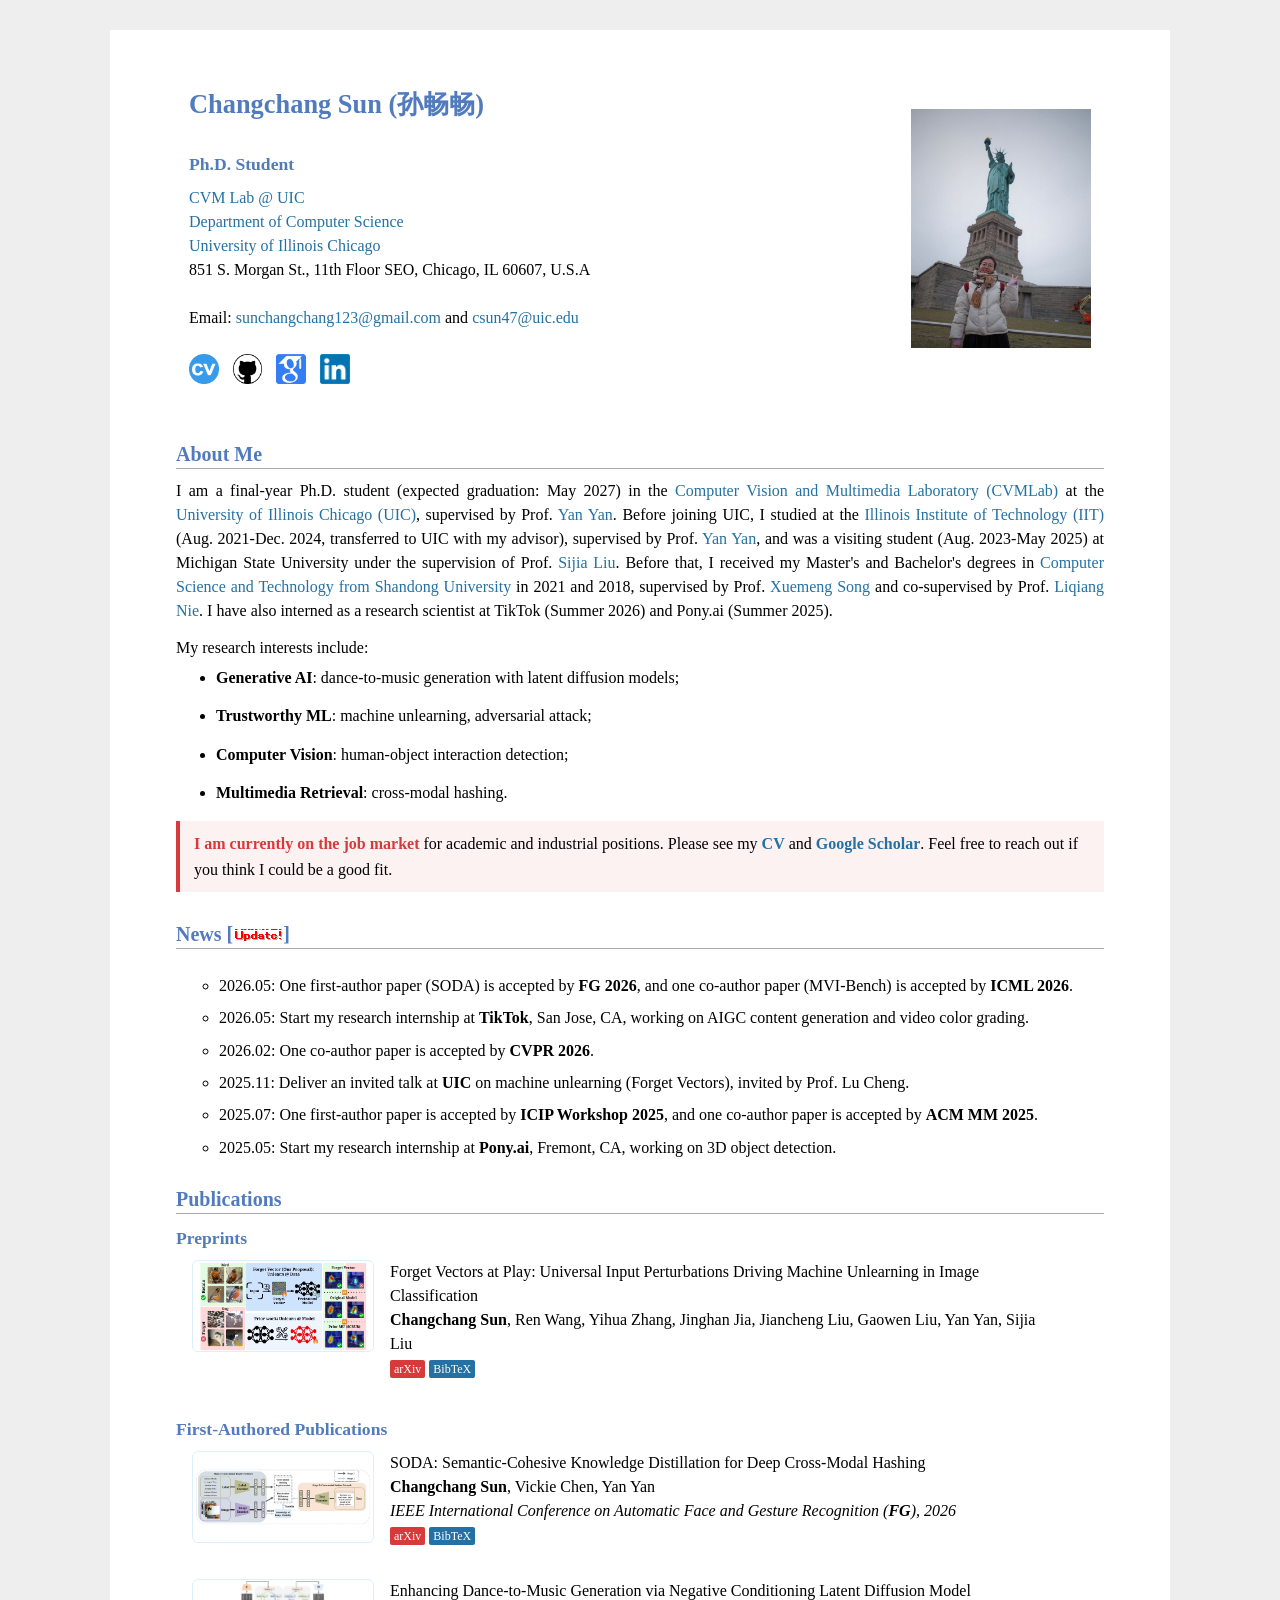
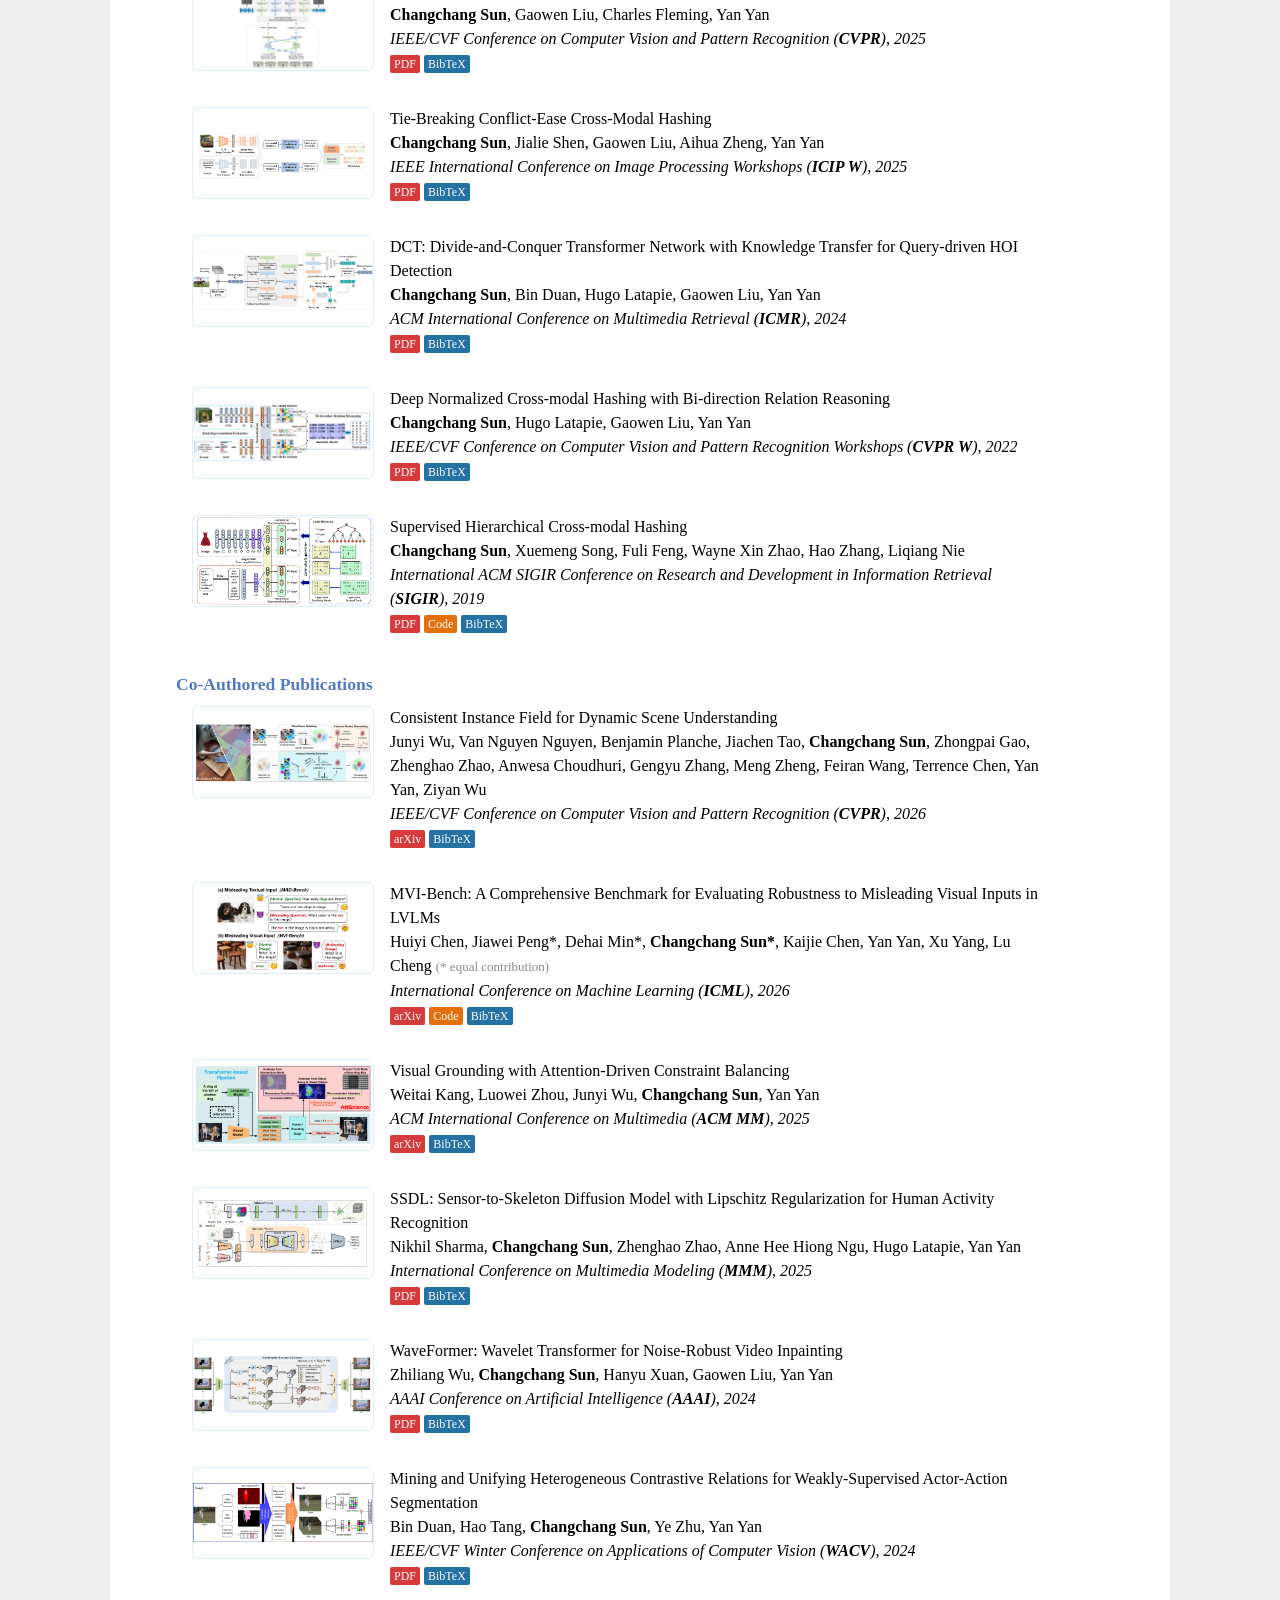
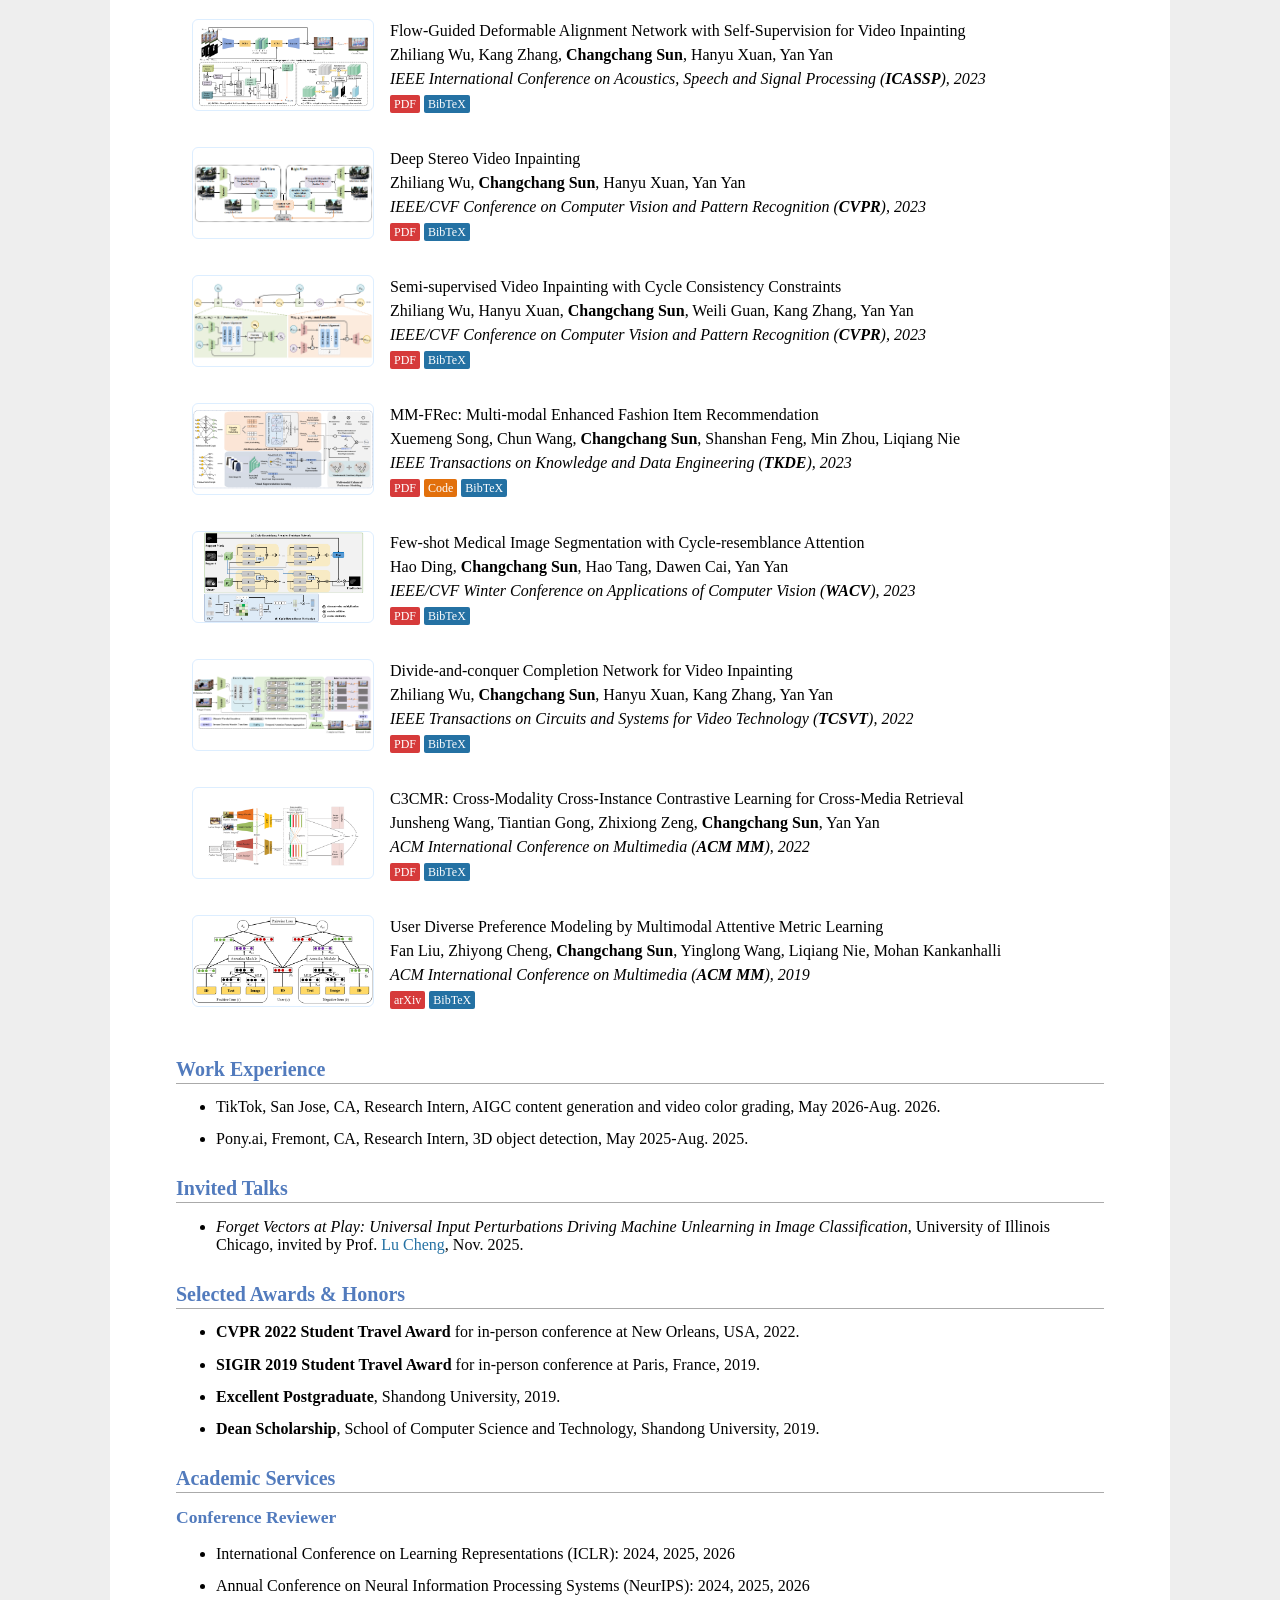
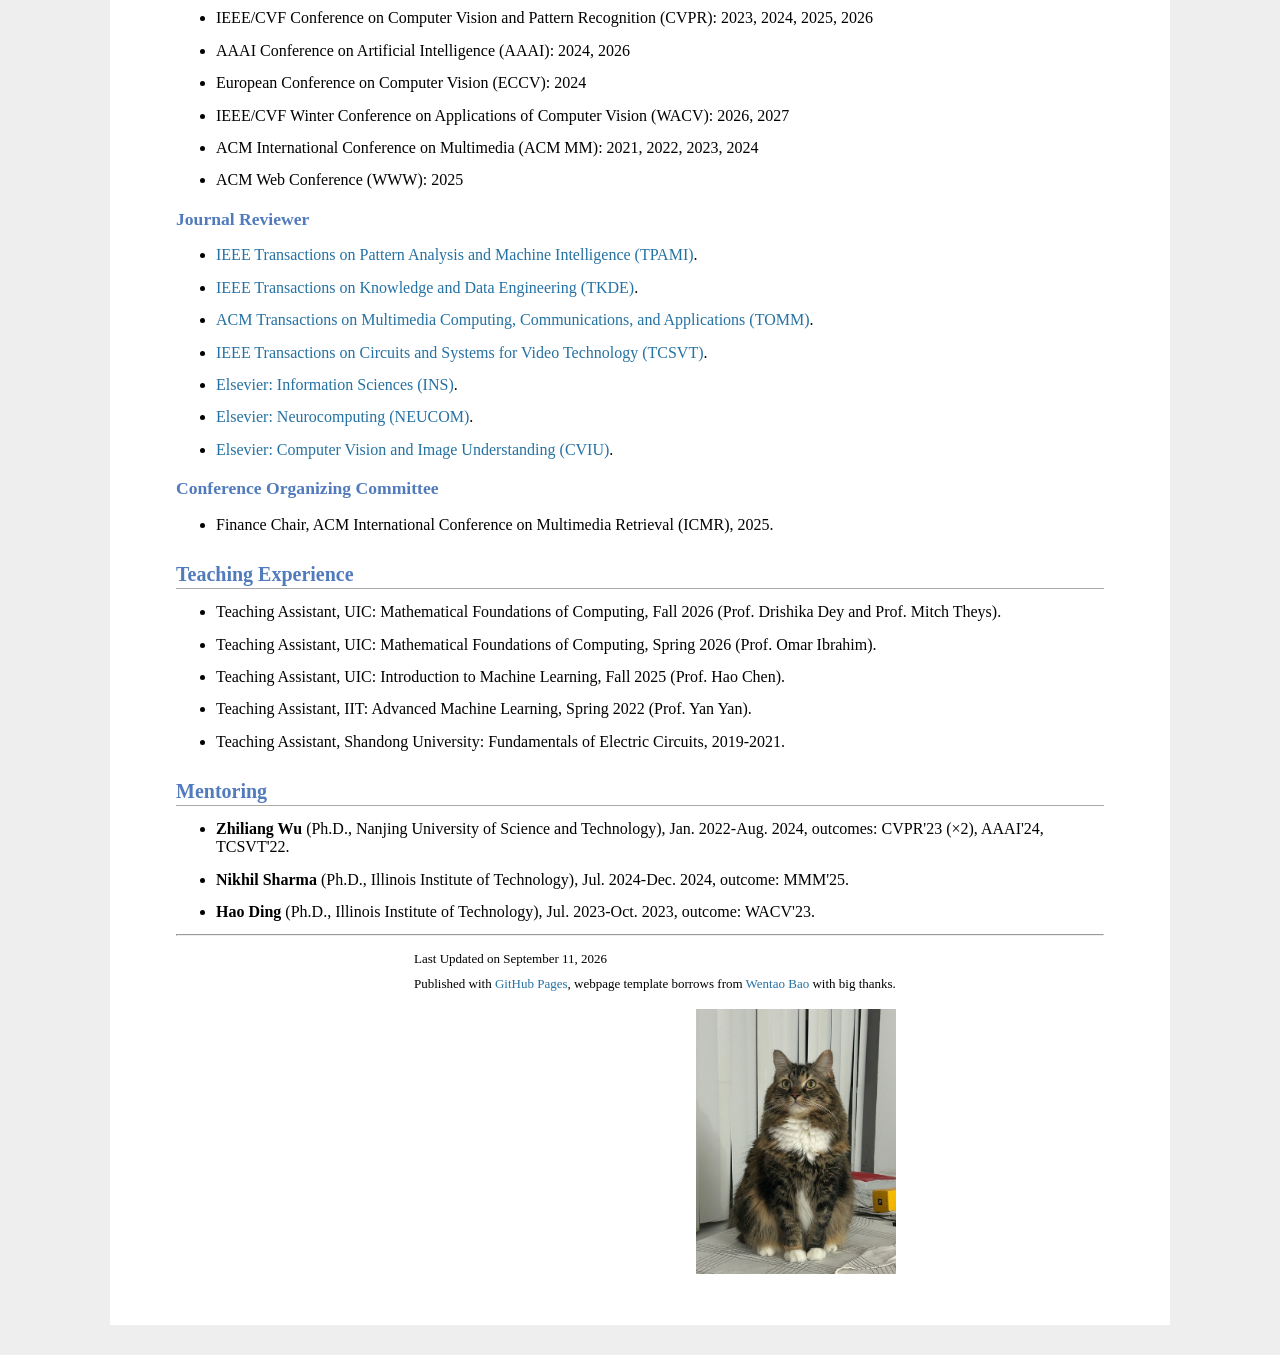
==== index.html @ 05840bdb "Replace globe with MapMyVisitors map widget linking to stats page Co-Authored-By: Claude Fable 5 <no" ====
<!DOCTYPE html>
<html>
<head><meta http-equiv="Content-Type" content="text/html; charset=UTF-8">
	<title>Changchang Sun</title>
	<meta name="viewport" content="width=device-width, initial-scale=1">
	<meta name="keywords" content="Changchang Sun, UIC, Computer Vision, Generative AI, Machine Unlearning, Cross-Modal Retrieval">
	<meta name="description" content="Changchang Sun is a Ph.D. student in Computer Science at the University of Illinois Chicago, working on generative AI, trustworthy machine learning, computer vision, and multimedia retrieval. Currently on the job market for positions starting Fall 2027.">
	<meta property="og:title" content="Changchang Sun">
	<meta property="og:description" content="Ph.D. student in Computer Science at the University of Illinois Chicago, working on generative AI, trustworthy machine learning, computer vision, and multimedia retrieval.">
	<meta property="og:type" content="website">
	<meta property="og:url" content="https://changchangsun.github.io/Changchangsun/">
	<meta property="og:image" content="https://changchangsun.github.io/Changchangsun/files/apple-touch-icon.png">
	<meta name="twitter:card" content="summary">
	<link rel="icon" type="image/png" href="./files/favicon.png">
	<link rel="apple-touch-icon" href="./files/apple-touch-icon.png">
	<link rel="stylesheet" href="./index_files/jemdoc.css" type="text/css">
	<script type="text/javascript" src="./index_files/jquery-1.12.4.min.js"></script>
	<style>
	a {color: #2471a3; text-decoration: none;}
	a:hover {color: #5499c7;}
	a.btn {background-color: #2471a3; color: #fff; font-size: 12px; margin-top: 4px; display: inline-block; padding: 0 4px; border-radius: 2px; line-height: 1.5em;}
	a.btn:hover {background-color: #174e74;}
	a.btn.btn-red {background-color: #d63a3a;}
	a.btn.btn-red:hover {background-color: #a02727;}
	a.btn.btn-orange {background-color: #e2700c;}
	a.btn.btn-orange:hover {background-color: #c46009;}
	a.btn.btn-dark {background-color: #345;}
	a.btn.btn-dark:hover {background-color: #234;}
	p {line-height: 1.5em;}
	.nobreak {white-space: nowrap;}
	.noselect {-webkit-touch-callout: none; -webkit-user-select: none; -khtml-user-select: none; -moz-user-select: none; -ms-user-select: none; user-select: none;}
	.bold {font-weight: bold;}
	.italic {font-style: italic;}
	.bulletpoints {line-height: 1.5em;}
	.row {box-sizing: border-box;}
	.row-media {display: block; float: left; width: 180px; height: 90px; background-position: center; background-size: contain; background-repeat: no-repeat; border-radius: 6px; border: 1px solid #def;}
	.row-media.placeholder {line-height: 90px; text-align: center; color: #2471a3; font-weight: bold; font-size: 17px; background-color: #f4f8fb; letter-spacing: 1px;}
	.first-author-note {color: #888; font-size: 13px;}
	.jobmarket {background-color: #fdf2f2; border-left: 4px solid #d63a3a; padding: 10px 14px; margin: 16px 0; line-height: 1.6em;}
	.row-text {display: block; float: left; margin-left: 16px; line-height: 1.5em; max-width: 662px;}
	.row-text span {line-height: inherit;}
	.clearfix {content: ""; clear: both; display: table;}
	.publication {margin-bottom: 32px; margin-left: 16px;}
	.press {width: 100px; height: 80px; border: 1px solid #def; margin-right: 12px; background-size: cover;}  
	.img-contain {background-size: contain !important;}
	.footer {background-color: #345; width: 100%}
	.footer-content {color: #fff; font-size: 10px; padding: 6px 0; max-width: 900px; margin: auto;}

	@media only screen and (max-width: 1150px) {
		.header-profile-picture, .header-text {display: block; margin: auto; text-align: center;}
		.header-profile-picture {margin-bottom: 12px; width: 140px; height: 140px;}
		body {font-size: 18px;}
		a.btn {font-size: 14px; padding: 2px 6px;}
	}

	@media only screen and (max-width: 900px) {
		.publication {margin-bottom: 46px;}
		.publication .row-media {width: 260px; height: 130px; margin: auto; margin-bottom: 12px; display: block;}
		.publication .row-text {display: block; width: 100%; margin-left: 0;}
		.press {display: block;}
	}
    </style>
</head>


<body>
<div id="layout-content" style="margin-top:25px">

<table cellpadding="11px">
	<tbody>
		<tr>
			<td width="720px">
				<div id="toptitle">
					<h1>Changchang Sun (孙畅畅) &nbsp; </h1>
				</div>
                <h3>Ph.D. Student</h3>
				<p>
					<!-- <a href="https://iitcvmlab.github.io/">CVM Lab @ UIC</a><br>  -->
					<a href="https://iitcvmlab.github.io/">CVM Lab @ UIC</a><br> 
					<a href="https://cs.uic.edu/">Department of Computer Science</a><br>
					<a href="https://www.uic.edu/">University of Illinois Chicago</a><br>
					851 S. Morgan St., 11th Floor SEO, Chicago, IL 60607, U.S.A <br>
					<br>
					Email:  <a href="mailto:sunchangchang123@gmail.com">sunchangchang123@gmail.com</a> and <a href="mailto:csun47@uic.edu">csun47@uic.edu</a><br>
					<br>
					<a href="./files/Changchang_Sun_s_Academic_CV.pdf"> <img src="./files/logo-cv.png" height="30px" style="margin-bottom:-3px; margin-right: 10px"> </a>
					<a href="https://github.com/Changchangsun"> <img src="./files/logo-github.png" height="30px" style="margin-bottom:-3px; margin-right: 10px"> </a>
<!-- 					<a href="https://www.zhihu.com/people/Cogito2012"> <img src="./files/logo-zhihu.png" height="30px" style="margin-bottom:-3px; margin-right: 10px"> </a> -->
					<a href="https://scholar.google.com/citations?user=bCxWjjYAAAAJ&hl=en&oi=ao"> <img src="./files/logo-googlescholar.png" height="30px" style="margin-bottom:-3px; margin-right: 10px"> </a>
					<a href="https://www.linkedin.com/in/changchang-sun-a124a9327/"> <img src="./files/logo-linkin.png" height="30px" style="margin-bottom:-3px; margin-right: 10px"> </a>
                </p>
			</td>
			<td valign="middle">
				<img src="./files/scc.jpg" border="0" width="180"><br><br>
			</td>
		</tr>
	</tbody>
</table>

<h2>About Me</h2>
	<p style="text-align:justify;">I am a final-year Ph.D. student (expected graduation: May 2027) in the <a href="https://iitcvmlab.github.io/">Computer Vision and Multimedia Laboratory (CVMLab)</a>
	at the <a href="https://www.uic.edu/">University of Illinois Chicago (UIC)</a>, supervised by Prof. <a href="https://tomyan555.github.io/">Yan Yan</a>. Before joining UIC, I studied at the <a href="https://www.iit.edu/">Illinois Institute of Technology (IIT)</a> (Aug. 2021-Dec. 2024, transferred to UIC with my advisor), supervised by Prof. <a href="https://tomyan555.github.io/">Yan Yan</a>,
		and was a visiting student (Aug. 2023-May 2025) at Michigan State University under the supervision of Prof. <a href="https://lsjxjtu.github.io/">Sijia Liu</a>.
Before that, I received my Master's and Bachelor's degrees in <a href="https://www.en.sdu.edu.cn/">Computer Science and Technology from Shandong University</a> in 2021 and 2018, supervised by Prof. <a href="https://xuemengsong.github.io/">Xuemeng Song</a>
    and co-supervised by Prof. <a href="https://liqiangnie.github.io/index.html">Liqiang Nie</a>. I have also interned as a research scientist at TikTok (Summer 2026) and Pony.ai (Summer 2025).
	</p>
	<p style="text-align:justify;">My research interests include:</p>
	<ul class="bulletpoints">
		<li type="disc"><strong>Generative AI</strong>: dance-to-music generation with latent diffusion models;</li>
		<li type="disc"><strong>Trustworthy ML</strong>: machine unlearning, adversarial attack;</li>
		<li type="disc"><strong>Computer Vision</strong>: human-object interaction detection;</li>
		<li type="disc"><strong>Multimedia Retrieval</strong>: cross-modal hashing.</li>
	</ul>

	<p class="jobmarket"><strong style="color:#d63a3a;">I am currently on the job market</strong> for academic and industrial positions. Please see my <a href="./files/Changchang_Sun_s_Academic_CV.pdf"><strong>CV</strong></a> and <a href="https://scholar.google.com/citations?user=bCxWjjYAAAAJ&hl=en"><strong>Google Scholar</strong></a>. Feel free to reach out if you think I could be a good fit.</p>


<h2>News [<img src="./index_files//update.gif">]</h2>
	<div  style="overflow-y: scroll; height:200px;">
	<table border="1" style="border-width: 0px;" width="100%">
	<tbody>
	<tr>
	<td style="border-style: none; border-width: medium;">
    <ul>
			<li type="circle">2026.05: One first-author paper (SODA) is accepted by <strong>FG 2026</strong>, and one co-author paper (MVI-Bench) is accepted by <strong>ICML 2026</strong>.</li>
			<li type="circle">2026.05: Start my research internship at <strong>TikTok</strong>, San Jose, CA, working on AIGC content generation and video color grading.</li>
			<li type="circle">2026.02: One co-author paper is accepted by <strong>CVPR 2026</strong>.</li>
			<li type="circle">2025.11: Deliver an invited talk at <strong>UIC</strong> on machine unlearning (Forget Vectors), invited by Prof. Lu Cheng.</li>
			<li type="circle">2025.07: One first-author paper is accepted by <strong>ICIP Workshop 2025</strong>, and one co-author paper is accepted by <strong>ACM MM 2025</strong>.</li>
			<li type="circle">2025.05: Start my research internship at <strong>Pony.ai</strong>, Fremont, CA, working on 3D object detection.</li>
	    	               <li type="circle">2025.02: One first-author paper is accepted by <strong>CVPR 2025</strong>.</li>
	               <li type="circle">2025.01: Start my new journey at <strong>UIC</strong>, Chicago, IL.</li>
	    		<li type="circle">2024.04: One first-author paper is accepted by <strong>ICMR 2024</strong>.</li>
	    		<li type="circle">2023.12: One co-author paper is accepted by <strong>AAAI 2024</strong>.</li>
	    		<li type="circle">2023.02: Two co-author papers are accepted by <strong>CVPR 2023</strong>.</li>
	    		<li type="circle">2022.05: One first-author paper is accepted by <strong>CVPR Workshop 2022</strong>.</li>
	    <li type="circle">2021.09: Start my new journey at <strong>IIT</strong>, Chicago, IL.</li>
	   		 <li type="circle">2019.05: One first-author paper is accepted by <strong>SIGIR 2019</strong>.</li>
<!-- 		<li type="circle">2024.03: I am honored to be selected to present in <a href="https://cvpr.thecvf.com/Conferences/2024/CallForDoctoralConsortium">CVPR 2024 Doctoral Consortium!</a></li>
		<li type="circle">2024.02: I successfuly passed the MSU PhD Comprehensive Exam, being a Ph.D. candidate!</li>
		<li type="circle">2023.07: One paper is accepted by <strong>ICCV 2023</strong>.</li>
    	<li type="circle">2023.05: I am invited to deliver a talk on open-set recognition at the the 2nd MSU-ND workshop.</li>
		<li type="circle">2023.02: I will be a research intern at <strong>NEC Laboratories America, Inc.</strong> (Princeton, NJ) in this summer.</li>
		<li type="circle">2023.02: One co-authored paper is accepted by <strong>CVPR 2023</strong>.</li>
    	<li type="circle">2022.08: I started my second journey of Ph.D. study at the CSE department at <strong>MSU</strong>!</li>
    	<li type="circle">2022.07: One co-authored paper is accepted by <strong>ECCV 2022</strong>.</li>
    	<li type="circle">2022.06: Start my internship at <strong>OPPO U.S. Research Center</strong> at Palo Alto, CA. (on-site)</li>
    	<li type="circle">2022.05: I attended the conference <strong>ICRA 2022</strong> on-site at Philadelphia, PA.</li>
    	<li type="circle">2022.04: I received the <strong>CVPR 2022 Travel Award</strong> to attend the conference at New Orleans, LA.</li>
		<li type="circle">2022.03: One paper is accepted by <strong>CVPR 2022</strong> for <strong>Oral</strong> presentation!</li>
    	<li type="circle">2021.10: One co-authored paper is accepted by <strong>BMVC 2021</strong>.</li>
    	<li type="circle">2021.07: Two papers are accepted by <strong>ICCV 2021</strong>, with one paper for <strong>Oral</strong> presentation!</li>
		<li type="circle">2021.06: Start my internship at <strong>Apple Inc.</strong>, 3D Vision Team at Apple Maps. (remote)</li>
		<li type="circle">2021.04: One co-authored paper is accepted by <strong>IJCNN 2021</strong>.</li>
		<li type="circle">2020.07: Two papers are accepted by <strong>ACM MM 2020</strong> (one co-authored).</li>
		<li type="circle">2020.07: One co-authored paper is accepted by <strong>ECCV 2020</strong>.</li>
		<li type="circle">2020.06: One paper is accepted by <strong>IROS 2020</strong>.</li>
		<li type="circle">2020.06: One co-authored paper is accepted by <strong>ICPR 2020</strong>.</li>
		<li type="circle">2020.05: I passed the <strong>Ph.D. Research Potential Assessment</strong>!</li>
		<li type="circle">2019.08: Start my new journey at <strong>RIT</strong>, Rochester, NY.</li> -->
    </ul><br>
    </td>
	</tr>
	</tbody>
	</table>
	</div>

<h2>Publications</h2>

  <h3>Preprints</h3>
  <div class="publication row clearfix">
	<div class="row-media" style="background-image: url(files/pubs/forget_vector.jpg);"></div>
	<div class="row-text">
		Forget Vectors at Play: Universal Input Perturbations Driving Machine Unlearning in Image Classification<br/>
		<span class="bold">Changchang Sun</span>, Ren Wang, Yihua Zhang, Jinghan Jia, Jiancheng Liu, Gaowen Liu, Yan Yan, Sijia Liu<br/>
		<a class="btn btn-red" href="https://arxiv.org/pdf/2412.16780">arXiv</a>
		<a class="btn" href="bibs/forget_vector.txt">BibTeX</a>
	</div>
  </div>

  <h3>First-Authored Publications</h3>
  <div class="publication row clearfix">
	<div class="row-media" style="background-image: url(files/pubs/FG26_soda.png);"></div>
	<div class="row-text">
		SODA: Semantic-Cohesive Knowledge Distillation for Deep Cross-Modal Hashing<br/>
		<span class="bold">Changchang Sun</span>, Vickie Chen, Yan Yan<br/>
		<span class="italic">IEEE International Conference on Automatic Face and Gesture Recognition (<strong>FG</strong>), 2026</span><br/>
		<a class="btn btn-red" href="https://arxiv.org/pdf/2510.09664">arXiv</a>
		<a class="btn" href="bibs/soda_fg26.txt">BibTeX</a>
	</div>
  </div>
  <div class="publication row clearfix">
	<div class="row-media" style="background-image: url(files/pubs/CVPR25.jpg);"></div>
	<div class="row-text">Enhancing Dance-to-Music Generation via Negative Conditioning Latent Diffusion Model<br/>
		<span class="bold">Changchang Sun</span>, Gaowen Liu, Charles Fleming, Yan Yan<br/>
		<span class="italic">IEEE/CVF Conference on Computer Vision and Pattern Recognition (<strong>CVPR</strong>), 2025</span><br/>
		<a class="btn btn-red" href="https://arxiv.org/pdf/2503.22138">PDF</a>
		<a class="btn" href="bibs/cvpr2025.txt">BibTeX</a>
	</div>
  </div>
  <div class="publication row clearfix">
	<div class="row-media" style="background-image: url(files/pubs/ICIPW25_tiebreak.png);"></div>
	<div class="row-text">
		Tie-Breaking Conflict-Ease Cross-Modal Hashing<br/>
		<span class="bold">Changchang Sun</span>, Jialie Shen, Gaowen Liu, Aihua Zheng, Yan Yan<br/>
		<span class="italic">IEEE International Conference on Image Processing Workshops (<strong>ICIP W</strong>), 2025</span><br/>
		<a class="btn btn-red" href="https://doi.org/10.1109/ICIPW68931.2025.11386341">PDF</a>
		<a class="btn" href="bibs/tiebreak_icipw25.txt">BibTeX</a>
	</div>
  </div>
  <div class="publication row clearfix">
	<div class="row-media" style="background-image: url(files/pubs/icmr2024.png);"></div>
	<div class="row-text">DCT: Divide-and-Conquer Transformer Network with Knowledge Transfer for Query-driven HOI Detection<br/>
		<span class="bold">Changchang Sun</span>, Bin Duan, Hugo Latapie, Gaowen Liu, Yan Yan<br/>
		<span class="italic">ACM International Conference on Multimedia Retrieval (<strong>ICMR</strong>), 2024</span><br/>
		<a class="btn btn-red" href="https://dl.acm.org/doi/pdf/10.1145/3652583.3658028">PDF</a>
		<a class="btn" href="bibs/icmr2024.txt">BibTeX</a>
	</div>
  </div>
  <div class="publication row clearfix">
	<div class="row-media" style="background-image: url(files/pubs/CVPR22.png);"></div>
	<div class="row-text">
		Deep Normalized Cross-modal Hashing with Bi-direction Relation Reasoning<br/>
		<span class="bold">Changchang Sun</span>, Hugo Latapie, Gaowen Liu, Yan Yan<br/>
		<span class="italic">IEEE/CVF Conference on Computer Vision and Pattern Recognition Workshops (<strong>CVPR W</strong>), 2022</span><br/>
		<a class="btn btn-red" href="https://openaccess.thecvf.com/content/CVPR2022W/ODRUM/papers/Sun_Deep_Normalized_Cross-Modal_Hashing_With_Bi-Direction_Relation_Reasoning_CVPRW_2022_paper.pdf">PDF</a>
		<a class="btn" href="bibs/cvpr22.txt">BibTeX</a>
	</div>
  </div>
  <div class="publication row clearfix">
	<div class="row-media" style="background-image: url(files/pubs/SIGIR19.png);"></div>
	<div class="row-text">
		Supervised Hierarchical Cross-modal Hashing<br/>
		<span class="bold">Changchang Sun</span>, Xuemeng Song, Fuli Feng, Wayne Xin Zhao, Hao Zhang, Liqiang Nie<br/>
		<span class="italic">International ACM SIGIR Conference on Research and Development in Information Retrieval (<strong>SIGIR</strong>), 2019</span><br/>
		<a class="btn btn-red" href="https://dl.acm.org/doi/pdf/10.1145/3331184.3331229">PDF</a>
		<a class="btn btn-orange" href="https://drive.google.com/drive/folders/1v1qu3AwSPucmjfuw2r81ORD9HjyK8Hdr">Code</a>
		<a class="btn" href="bibs/sigir19.txt">BibTeX</a>
	</div>
  </div>

  <h3>Co-Authored Publications</h3>
  <div class="publication row clearfix">
	<div class="row-media" style="background-image: url(files/pubs/CVPR26_instfield.png);"></div>
	<div class="row-text">
		Consistent Instance Field for Dynamic Scene Understanding<br/>
		Junyi Wu, Van Nguyen Nguyen, Benjamin Planche, Jiachen Tao, <span class="bold">Changchang Sun</span>, Zhongpai Gao, Zhenghao Zhao, Anwesa Choudhuri, Gengyu Zhang, Meng Zheng, Feiran Wang, Terrence Chen, Yan Yan, Ziyan Wu<br/>
		<span class="italic">IEEE/CVF Conference on Computer Vision and Pattern Recognition (<strong>CVPR</strong>), 2026</span><br/>
		<a class="btn btn-red" href="https://arxiv.org/pdf/2512.14126">arXiv</a>
		<a class="btn" href="bibs/instfield_cvpr26.txt">BibTeX</a>
	</div>
  </div>
  <div class="publication row clearfix">
	<div class="row-media" style="background-image: url(files/pubs/ICML26_mvibench.png);"></div>
	<div class="row-text">
		MVI-Bench: A Comprehensive Benchmark for Evaluating Robustness to Misleading Visual Inputs in LVLMs<br/>
		Huiyi Chen, Jiawei Peng*, Dehai Min*, <span class="bold">Changchang Sun*</span>, Kaijie Chen, Yan Yan, Xu Yang, Lu Cheng <span class="first-author-note">(* equal contribution)</span><br/>
		<span class="italic">International Conference on Machine Learning (<strong>ICML</strong>), 2026</span><br/>
		<a class="btn btn-red" href="https://arxiv.org/pdf/2511.14159">arXiv</a>
		<a class="btn btn-orange" href="https://github.com/chenyil6/MVI-Bench">Code</a>
		<a class="btn" href="bibs/mvibench_icml26.txt">BibTeX</a>
	</div>
  </div>
  <div class="publication row clearfix">
	<div class="row-media" style="background-image: url(files/pubs/MM25_vground.png);"></div>
	<div class="row-text">
		Visual Grounding with Attention-Driven Constraint Balancing<br/>
		Weitai Kang, Luowei Zhou, Junyi Wu, <span class="bold">Changchang Sun</span>, Yan Yan<br/>
		<span class="italic">ACM International Conference on Multimedia (<strong>ACM MM</strong>), 2025</span><br/>
		<a class="btn btn-red" href="https://arxiv.org/pdf/2407.03243">arXiv</a>
		<a class="btn" href="bibs/vground_mm25.txt">BibTeX</a>
	</div>
  </div>
  <div class="publication row clearfix">
	<div class="row-media" style="background-image: url(files/pubs/MMM25_ssdl.png);"></div>
	<div class="row-text">
		SSDL: Sensor-to-Skeleton Diffusion Model with Lipschitz Regularization for Human Activity Recognition<br/>
		Nikhil Sharma, <span class="bold">Changchang Sun</span>, Zhenghao Zhao, Anne Hee Hiong Ngu, Hugo Latapie, Yan Yan<br/>
		<span class="italic">International Conference on Multimedia Modeling (<strong>MMM</strong>), 2025</span><br/>
		<a class="btn btn-red" href="https://link.springer.com/chapter/10.1007/978-981-96-2071-5_7">PDF</a>
		<a class="btn" href="bibs/ssdl_mmm25.txt">BibTeX</a>
	</div>
  </div>
  <div class="publication row clearfix">
	<div class="row-media" style="background-image: url(files/pubs/AAAI24.png);"></div>
	<div class="row-text">
		WaveFormer: Wavelet Transformer for Noise-Robust Video Inpainting<br/>
		Zhiliang Wu, <span class="bold">Changchang Sun</span>, Hanyu Xuan, Gaowen Liu, Yan Yan<br/>
		<span class="italic">AAAI Conference on Artificial Intelligence (<strong>AAAI</strong>), 2024</span><br/>
		<a class="btn btn-red" href="https://ojs.aaai.org/index.php/AAAI/article/view/28435">PDF</a>
		<a class="btn" href="bibs/AAAI24.txt">BibTeX</a>
	</div>
  </div>
  <div class="publication row clearfix">
	<div class="row-media" style="background-image: url(files/pubs/WACV24_mining.png);"></div>
	<div class="row-text">
		Mining and Unifying Heterogeneous Contrastive Relations for Weakly-Supervised Actor-Action Segmentation<br/>
		Bin Duan, Hao Tang, <span class="bold">Changchang Sun</span>, Ye Zhu, Yan Yan<br/>
		<span class="italic">IEEE/CVF Winter Conference on Applications of Computer Vision (<strong>WACV</strong>), 2024</span><br/>
		<a class="btn btn-red" href="https://openaccess.thecvf.com/content/WACV2024/papers/Duan_Mining_and_Unifying_Heterogeneous_Contrastive_Relations_for_Weakly-Supervised_Actor-Action_Segmentation_WACV_2024_paper.pdf">PDF</a>
		<a class="btn" href="bibs/mining_wacv24.txt">BibTeX</a>
	</div>
  </div>
  <div class="publication row clearfix">
	<div class="row-media" style="background-image: url(files/pubs/ICASSP23_flowguided.png);"></div>
	<div class="row-text">
		Flow-Guided Deformable Alignment Network with Self-Supervision for Video Inpainting<br/>
		Zhiliang Wu, Kang Zhang, <span class="bold">Changchang Sun</span>, Hanyu Xuan, Yan Yan<br/>
		<span class="italic">IEEE International Conference on Acoustics, Speech and Signal Processing (<strong>ICASSP</strong>), 2023</span><br/>
		<a class="btn btn-red" href="https://ieeexplore.ieee.org/document/10096432/">PDF</a>
		<a class="btn" href="bibs/flowguided_icassp23.txt">BibTeX</a>
	</div>
  </div>
  <div class="publication row clearfix">
	<div class="row-media" style="background-image: url(files/pubs/CVPR23_1.png);"></div>
	<div class="row-text">
		Deep Stereo Video Inpainting<br/>
		Zhiliang Wu, <span class="bold">Changchang Sun</span>, Hanyu Xuan, Yan Yan<br/>
		<span class="italic">IEEE/CVF Conference on Computer Vision and Pattern Recognition (<strong>CVPR</strong>), 2023</span><br/>
		<a class="btn btn-red" href="https://openaccess.thecvf.com/content/CVPR2023/papers/Wu_Deep_Stereo_Video_Inpainting_CVPR_2023_paper.pdf">PDF</a>
		<a class="btn" href="bibs/cvpr_1.txt">BibTeX</a>
	</div>
  </div>
  <div class="publication row clearfix">
	<div class="row-media" style="background-image: url(files/pubs/CVPR23_2.png);"></div>
	<div class="row-text">
		Semi-supervised Video Inpainting with Cycle Consistency Constraints<br/>
		Zhiliang Wu, Hanyu Xuan, <span class="bold">Changchang Sun</span>, Weili Guan, Kang Zhang, Yan Yan<br/>
		<span class="italic">IEEE/CVF Conference on Computer Vision and Pattern Recognition (<strong>CVPR</strong>), 2023</span><br/>
		<a class="btn btn-red" href="https://openaccess.thecvf.com/content/CVPR2023/papers/Wu_Semi-Supervised_Video_Inpainting_With_Cycle_Consistency_Constraints_CVPR_2023_paper.pdf">PDF</a>
		<a class="btn" href="bibs/cvpr_2.txt">BibTeX</a>
	</div>
  </div>
  <div class="publication row clearfix">
	<div class="row-media" style="background-image: url(files/pubs/TKDE23.png);"></div>
	<div class="row-text">
		MM-FRec: Multi-modal Enhanced Fashion Item Recommendation<br/>
		Xuemeng Song, Chun Wang, <span class="bold">Changchang Sun</span>, Shanshan Feng, Min Zhou, Liqiang Nie<br/>
		<span class="italic">IEEE Transactions on Knowledge and Data Engineering (<strong>TKDE</strong>), 2023</span><br/>
		<a class="btn btn-red" href="https://ieeexplore.ieee.org/stamp/stamp.jsp?arnumber=10100905">PDF</a>
		<a class="btn btn-orange" href="https://outfitrec.wixsite.com/mm-frec">Code</a>
		<a class="btn" href="bibs/tkde23.txt">BibTeX</a>
	</div>
  </div>
  <div class="publication row clearfix">
	<div class="row-media" style="background-image: url(files/pubs/WACV23.png);"></div>
	<div class="row-text">
		Few-shot Medical Image Segmentation with Cycle-resemblance Attention<br/>
		Hao Ding, <span class="bold">Changchang Sun</span>, Hao Tang, Dawen Cai, Yan Yan<br/>
		<span class="italic">IEEE/CVF Winter Conference on Applications of Computer Vision (<strong>WACV</strong>), 2023</span><br/>
		<a class="btn btn-red" href="https://openaccess.thecvf.com/content/WACV2023/papers/Ding_Few-Shot_Medical_Image_Segmentation_With_Cycle-Resemblance_Attention_WACV_2023_paper.pdf">PDF</a>
		<a class="btn" href="bibs/wacv23.txt">BibTeX</a>
	</div>
  </div>
  <div class="publication row clearfix">
	<div class="row-media" style="background-image: url(files/pubs/TCSVT23.png);"></div>
	<div class="row-text">
		Divide-and-conquer Completion Network for Video Inpainting<br/>
		Zhiliang Wu, <span class="bold">Changchang Sun</span>, Hanyu Xuan, Kang Zhang, Yan Yan<br/>
		<span class="italic">IEEE Transactions on Circuits and Systems for Video Technology (<strong>TCSVT</strong>), 2022</span><br/>
		<a class="btn btn-red" href="https://ieeexplore.ieee.org/stamp/stamp.jsp?arnumber=9967838">PDF</a>
		<a class="btn" href="bibs/tcsvt23.txt">BibTeX</a>
	</div>
  </div>
  <div class="publication row clearfix">
	<div class="row-media" style="background-image: url(files/pubs/MM22_c3cmr.png);"></div>
	<div class="row-text">
		C3CMR: Cross-Modality Cross-Instance Contrastive Learning for Cross-Media Retrieval<br/>
		Junsheng Wang, Tiantian Gong, Zhixiong Zeng, <span class="bold">Changchang Sun</span>, Yan Yan<br/>
		<span class="italic">ACM International Conference on Multimedia (<strong>ACM MM</strong>), 2022</span><br/>
		<a class="btn btn-red" href="https://dl.acm.org/doi/10.1145/3503161.3548263">PDF</a>
		<a class="btn" href="bibs/c3cmr_mm22.txt">BibTeX</a>
	</div>
  </div>
  <div class="publication row clearfix">
	<div class="row-media" style="background-image: url(files/pubs/MM19_udpm.png);"></div>
	<div class="row-text">
		User Diverse Preference Modeling by Multimodal Attentive Metric Learning<br/>
		Fan Liu, Zhiyong Cheng, <span class="bold">Changchang Sun</span>, Yinglong Wang, Liqiang Nie, Mohan Kankanhalli<br/>
		<span class="italic">ACM International Conference on Multimedia (<strong>ACM MM</strong>), 2019</span><br/>
		<a class="btn btn-red" href="https://arxiv.org/pdf/1908.07738">arXiv</a>
		<a class="btn" href="bibs/mm19.txt">BibTeX</a>
	</div>
  </div>

<h2>Work Experience</h2>
	<ul>
		<li type="disc">TikTok, San Jose, CA, Research Intern, AIGC content generation and video color grading, May 2026-Aug. 2026.</li>
		<li type="disc">Pony.ai, Fremont, CA, Research Intern, 3D object detection, May 2025-Aug. 2025.</li>
	</ul>

<h2>Invited Talks</h2>
	<ul>
		<li type="disc"><em>Forget Vectors at Play: Universal Input Perturbations Driving Machine Unlearning in Image Classification</em>, University of Illinois Chicago, invited by Prof. <a href="https://lcheng.org/">Lu Cheng</a>, Nov. 2025.</li>
	</ul>

<h2>Selected Awards & Honors</h2>
    <ul>
    <li type="disc"> <strong>CVPR 2022 Student Travel Award</strong> for in-person conference at New Orleans, USA, 2022.</li>
	<li type="disc"> <strong>SIGIR 2019 Student Travel Award</strong> for in-person conference at Paris, France, 2019.</li>
	<li type="disc"> <strong>Excellent Postgraduate</strong>, Shandong University, 2019.</li>
	<li type="disc"> <strong>Dean Scholarship</strong>, School of Computer Science and Technology, Shandong University, 2019.</li>
    </ul>


<h2>Academic Services</h2>
  <h3>Conference Reviewer</h3>
    <ul>
	<li type="disc">International Conference on Learning Representations (ICLR): 2024, 2025, 2026</li>
	<li type="disc">Annual Conference on Neural Information Processing Systems (NeurIPS): 2024, 2025, 2026</li>
	<li type="disc">IEEE/CVF Conference on Computer Vision and Pattern Recognition (CVPR): 2023, 2024, 2025, 2026</li>
	<li type="disc">AAAI Conference on Artificial Intelligence (AAAI): 2024, 2026</li>
	<li type="disc">European Conference on Computer Vision (ECCV): 2024</li>
	<li type="disc">IEEE/CVF Winter Conference on Applications of Computer Vision (WACV): 2026, 2027</li>
	<li type="disc">ACM International Conference on Multimedia (ACM MM): 2021, 2022, 2023, 2024</li>
	<li type="disc">ACM Web Conference (WWW): 2025</li>
<!-- 	    
    <li type="disc">IEEE/CVF International Conference on Computer Vision (ICCV): <a href="http://iccv2021.thecvf.com">2021</a></li>
    <li type="disc">European Conference on Computer Vision (ECCV): <a href="https://eccv2022.ecva.net">2022</a>, <a href="https://eccv.ecva.net/Conferences/2024">2024</a></li>
    <li type="disc">International Joint Conference on Artificial Intelligence (IJCAI): <a href="https://ijcai-23.org">2023</a></li>
	<li type="disc">ACM International Conference on Multimedia (ACM MM): <a href="https://2019.acmmm.org">2019</a>, <a href="https://2020.acmmm.org">2020</a>, <a href="https://2021.acmmm.org">2021</a>, <a href="https://2022.acmmm.org">2022</a>, <a href="https://2023.acmmm.org">2023</a></li>
    <li type="disc">IEEE/CVF Winter Conference on Applications of Computer Vision (WACV): <a href="https://wacv2023.thecvf.com">2023</a>, <a href="https://wacv2024.thecvf.com">2024</a></li>
	<li type="disc">IEEE International Conference on Multimedia and Expo (ICME): <a href="https://2024.ieeeicme.org">2024</a> </li>
    <li type="disc">IEEE International Conference on Robotics and Automation (ICRA): <a href="http://www.icra2021.org">2021</a></li>
    <li type="disc">IEEE International Conference on Web Services (ICWS): <a href="https://conferences.computer.org/icws/2021">2021</a></li>
    <li type="disc">IEEE International Conference on Multisensor Fusion and Integration for Intelligent Systems (MFI): <a href="https://mfi2020.org">2020</a></li> -->
	</ul>
	
  <h3>Journal Reviewer</h3>
    <ul>
	<li type="disc"> <a href="https://ieeexplore.ieee.org/xpl/RecentIssue.jsp?punumber=34">IEEE Transactions on Pattern Analysis and Machine Intelligence (TPAMI)</a>. </li>
	<li type="disc"> <a href="https://ieeexplore.ieee.org/xpl/RecentIssue.jsp?punumber=69">IEEE Transactions on Knowledge and Data Engineering (TKDE)</a>. </li>
	<li type="disc"> <a href="https://dl.acm.org/journal/tomm">ACM Transactions on Multimedia Computing, Communications, and Applications (TOMM)</a>. </li>
	<li type="disc"> <a href="https://ieeexplore.ieee.org/xpl/RecentIssue.jsp?punumber=76">IEEE Transactions on Circuits and Systems for Video Technology (TCSVT)</a>. </li>
	<li type="disc"> <a href="https://www.journals.elsevier.com/information-sciences">Elsevier: Information Sciences (INS)</a>.</li>
	<li type="disc"> <a href="https://www.sciencedirect.com/journal/neurocomputing">Elsevier: Neurocomputing (NEUCOM)</a>.</li>
	<li type="disc"> <a href="https://www.sciencedirect.com/journal/computer-vision-and-image-understanding">Elsevier: Computer Vision and Image Understanding (CVIU)</a>.</li>
	</ul>
	    
<!--   <h3>Volunteer</h3>
	<ul>
	<li type="disc"> <a href="https://aaai.org/Conferences/AAAI-20/"> Thirty-Fourth AAAI Conference on Artificial Intelligence (AAAI-20)</a>, Feb. 7-12, 2020, New York, USA.</li>
	</ul> -->
	
  <h3>Conference Organizing Committee</h3>
	<ul>
		<li type="disc">Finance Chair, ACM International Conference on Multimedia Retrieval (ICMR), 2025.</li>
	</ul>

<h2>Teaching Experience</h2>
	<ul>
		<li type="disc">Teaching Assistant, UIC: Mathematical Foundations of Computing, Fall 2026 (Prof. Drishika Dey and Prof. Mitch Theys).</li>
		<li type="disc">Teaching Assistant, UIC: Mathematical Foundations of Computing, Spring 2026 (Prof. Omar Ibrahim).</li>
		<li type="disc">Teaching Assistant, UIC: Introduction to Machine Learning, Fall 2025 (Prof. Hao Chen).</li>
		<li type="disc">Teaching Assistant, IIT: Advanced Machine Learning, Spring 2022 (Prof. Yan Yan).</li>
		<li type="disc">Teaching Assistant, Shandong University: Fundamentals of Electric Circuits, 2019-2021.</li>
	</ul>

<h2>Mentoring</h2>
	<ul>
		<li type="disc"><strong>Zhiliang Wu</strong> (Ph.D., Nanjing University of Science and Technology), Jan. 2022-Aug. 2024, outcomes: CVPR'23 (&times;2), AAAI'24, TCSVT'22.</li>
		<li type="disc"><strong>Nikhil Sharma</strong> (Ph.D., Illinois Institute of Technology), Jul. 2024-Dec. 2024, outcome: MMM'25.</li>
		<li type="disc"><strong>Hao Ding</strong> (Ph.D., Illinois Institute of Technology), Jul. 2023-Oct. 2023, outcome: WACV'23.</li>
	</ul>
<!--   <h3>Academic Talks</h3>
  	<ul>
  		<li type="disc">2023.05.13: Delivering a talk at <a href="https://hal.cse.msu.edu/workshop/2nd-msu-nd-workshop/">the 2nd MSU-ND Computer Vision and Biometrics Workshop</a>, introducing on Evidential Deep Learning for Open-Set Action Recognition</li>
  	</ul>
  	<ul>
  		<li type="disc">2021.08.20 & 2021.09.16: Delivering two academic talks in Chinese media <a href="https://www.bilibili.com/video/BV1Gq4y1D7At">Jishi</a> and <a href="https://www.bilibili.com/video/BV1DM4y1G7Nx">TechBeat</a>, introducing our recent ICCV Oral paper.</li>
  	</ul>
	<ul>
		<li type="disc">2019.07.18: Delivering an academic talk in the 2019 SIGIR C.</li>
	</ul> -->
<hr>

<table cellpadding="0px">
	<tbody>
		<tr>
			<td width="234px">
			<script type="text/javascript" id="mapmyvisitors" src="https://mapmyvisitors.com/map.js?d=l6OfnDAlnnDMJBLj9Q7okvRKmftt17JAlMOD6Pcq5V0&cl=ffffff&w=a"></script>
			</td>
			<td valign="top">
				<div style="clear:both;">
<!-- 				<p align="right"><font size="2">Last Updated on Sep. 27, 2025 -->
				<p><font size="2">Last Updated on September 11, 2026
					<br>
				Published with <a href="https://pages.github.com/">GitHub Pages</a>, webpage template borrows from <a href="https://cogito2012.github.io/homepage/"> Wentao Bao</a> with big thanks.
				</font></p>
				</div>
				<div style="clear: both;">
				<p align="right"><font size="5"><img src="./files//Maomao2.jpg" width="200"></font></p>
				</div>
			</td>
		</tr>
	</tbody>
</table>
<!-- Default Statcounter code for CCS Homepage
https://changchangsun.github.io/Changchangsun/ -->
<script type="text/javascript">
var sc_project=13186404; 
var sc_invisible=1; 
var sc_security="31ecc3f6"; 
</script>
<script type="text/javascript"
src="https://www.statcounter.com/counter/counter.js" async></script>
<noscript><div class="statcounter"><a title="real time web analytics"
href="https://statcounter.com/" target="_blank"><img class="statcounter"
src="https://c.statcounter.com/13186404/0/31ecc3f6/1/" alt="real time web
analytics" referrerPolicy="no-referrer-when-downgrade"></a></div></noscript>
<!-- End of Statcounter Code -->

</div>
</body>
</html>
---- index_files/jemdoc.css ----
/* Default css file for jemdoc. */

table#tlayout {
    border: none;
    border-collapse: separate;
    background: white;
}
/*
body {
	background: white;
	padding-bottom: 8px;
	margin: 0;
}
*/
html {
  background-color: #eeeeee; 
}

body { 
  font-family: "Times New Roman", Times, serif;
  color: #000;
  background-color: #ffffff; 
  text-align:left; /* for IE */
  margin-top: 30px; 
  margin-bottom: 30px;
  margin-left: auto;
  margin-right: auto;
  padding-left:  50px;
  padding-right: 50px;
  padding-top: 10px;
  padding-bottom: 30px;
  max-width: 960px;
}

#layout-menu {
	background: #f6f6f6;
	border: 1px solid #dddddd;
	padding-top: 0.5em;
	padding-left: 8px;
	padding-right: 8px;
	font-size: 1.0em;
	width: auto;
	white-space: nowrap;
    text-align: left;
    vertical-align: top;
}

#layout-menu td {
	background: #f4f4f4;
    vertical-align: top;
}

#layout-content {
	padding-top: 0.0em;
	padding-left: 1.0em;
	padding-right: 1.0em;
    border: none;
    background: white;
    text-align: left;
    vertical-align: top;
}

#layout-menu a {
	line-height: 1.5em;
	margin-left: 0.5em;
}

tt {
    background: #ffffdd;
}

pre, tt {
	font-size: 90%;
	font-family: monaco, monospace;
}

a, a > tt {
	color: #224b8d;
	text-decoration: none;
}

a:hover {
	border-bottom: 1px gray dotted;
}

#layout-menu a.current:link, #layout-menu a.current:visited {
	color: #022b6d;
	border-bottom: 1px gray solid;
}
#layout-menu a:link, #layout-menu a:visited, #layout-menu a:hover {
	color: #527bbd;
	text-decoration: none;
}
#layout-menu a:hover {
	text-decoration: none;
}

div.menu-category {
	border-bottom: 1px solid gray;
	margin-top: 0.8em;
	padding-top: 0.2em;
	padding-bottom: 0.1em;
	font-weight: bold;
}

div.menu-item {
	padding-left: 16px;
	text-indent: -16px;
}

div#toptitle {
	padding-bottom: 0.2em;
	margin-bottom: 1.5em;
	/*border-bottom: 3px double gray;*/
}

/* Reduce space if we begin the page with a title. */
div#toptitle + h2, div#toptitle + h3 {
	margin-top: 0em;
}

div#subtitle {
	margin-top: 0.0em;
	margin-bottom: 0.0em;
	padding-top: 0em;
	padding-bottom: 0.1em;
}

em {
	font-style: italic;
}

strong {
	font-weight: bold;
}


h1, h2, h3 {
	color: #527bbd;
	margin-top: 0.7em;
	margin-bottom: 0.5em;
	padding-bottom: 0.2em;
	line-height: 1.0;
	padding-top: 0.5em;
	border-bottom: 1px solid #aaaaaa;
}

h1 {
	font-size: 165%;
	padding-bottom: 0.3em;
}

h2 {
	padding-top: 0.8em;
	font-size: 125%;
}

h2 + h3 {
    padding-top: 0.2em;
}

h3 {
	font-size: 110%;
	border-bottom: none;
}

p {
	margin-top: 0.0em;
	margin-bottom: 0.8em;
	padding: 0;
	line-height: 1.3;
}

pre {
	padding: 0;
	margin: 0;
}

div#footer {
	font-size: small;
	border-top: 1px solid #c0c0c0;
	padding-top: 0.1em;
	margin-top: 4.0em;
	color: #c0c0c0;
}

div#footer a {
	color: #80a0b0;
}

div#footer-text {
	float: left;
	padding-bottom: 8px;
}

ul, ol, dl {
	margin-top: 0.2em;
	padding-top: 0;
	margin-bottom: 0.8em;
}

dt {
	margin-top: 0.5em;
	margin-bottom: 0;
}

dl {
	margin-left: 20px;
}

dd {
	color: #222222;
}

dd > *:first-child {
	margin-top: 0;
}

ul {
	list-style-position: outside;
	list-style-type: square;
}

p + ul, p + ol {
	margin-top: -0.5em;
}

li {
	margin-top:0.9em;
}

ol {
	list-style-position: outside;
	list-style-type: decimal;
}

li p, dd p {
	margin-bottom: 0.3em;
}


ol ol {
	list-style-type: lower-alpha;
}

ol ol ol {
	list-style-type: lower-roman;
}

p + div.codeblock {
	margin-top: -0.6em;
}

div.codeblock, div.infoblock {
	margin-right: 0%;
	margin-top: 1.2em;
	margin-bottom: 1.3em;
}

div.blocktitle {
	font-weight: bold;
	color: #cd7b62;
	margin-top: 1.2em;
	margin-bottom: 0.1em;
}

div.blockcontent {
	border: 1px solid silver;
	padding: 0.3em 0.5em;
}

div.infoblock > div.blockcontent {
	background: #ffffee;
}

div.blockcontent p + ul, div.blockcontent p + ol {
	margin-top: 0.4em;
}

div.infoblock p {
	margin-bottom: 0em;
}

div.infoblock li p, div.infoblock dd p {
	margin-bottom: 0.5em;
}

div.infoblock p + p {
	margin-top: 0.8em;
}

div.codeblock > div.blockcontent {
	background: #f6f6f6;
}

span.pycommand {
	color: #000070;
}

span.statement {
	color: #008800;
}
span.builtin {
	color: #000088;
}
span.special {
	color: #990000;
}
span.operator {
	color: #880000;
}
span.error {
	color: #aa0000;
}
span.comment, span.comment > *, span.string, span.string > * {
	color: #606060;
}

@media print {
	#layout-menu { display: none; }
}

#fwtitle {
	margin: 2px;
}

#fwtitle #toptitle {
	padding-left: 0.5em;
	margin-bottom: 0.5em;
}

#layout-content h1:first-child, #layout-content h2:first-child, #layout-content h3:first-child {
	margin-top: -0.7em;
}

div#toptitle h1, #layout-content div#toptitle h1 {
	margin-bottom: 0.0em;
	padding-bottom: 0.1em;
	padding-top: 0;
	margin-top: 0.5em;
	border-bottom: none;
}

img.eq {
	padding: 0;
	padding-left: 0.1em;
	padding-right: 0.1em;
	margin: 0;
}

img.eqwl {
	padding-left: 2em;
	padding-top: 0.6em;
	padding-bottom: 0.2em;
	margin: 0;
}

table + table {
    margin-top: 1em;
}

tr.heading {
    font-weight: bold;
    border-bottom: 2px solid black;
}

img {
    border: none;
}

table.imgtable, table.imgtable td {
    border: none;
    text-align: left;
}
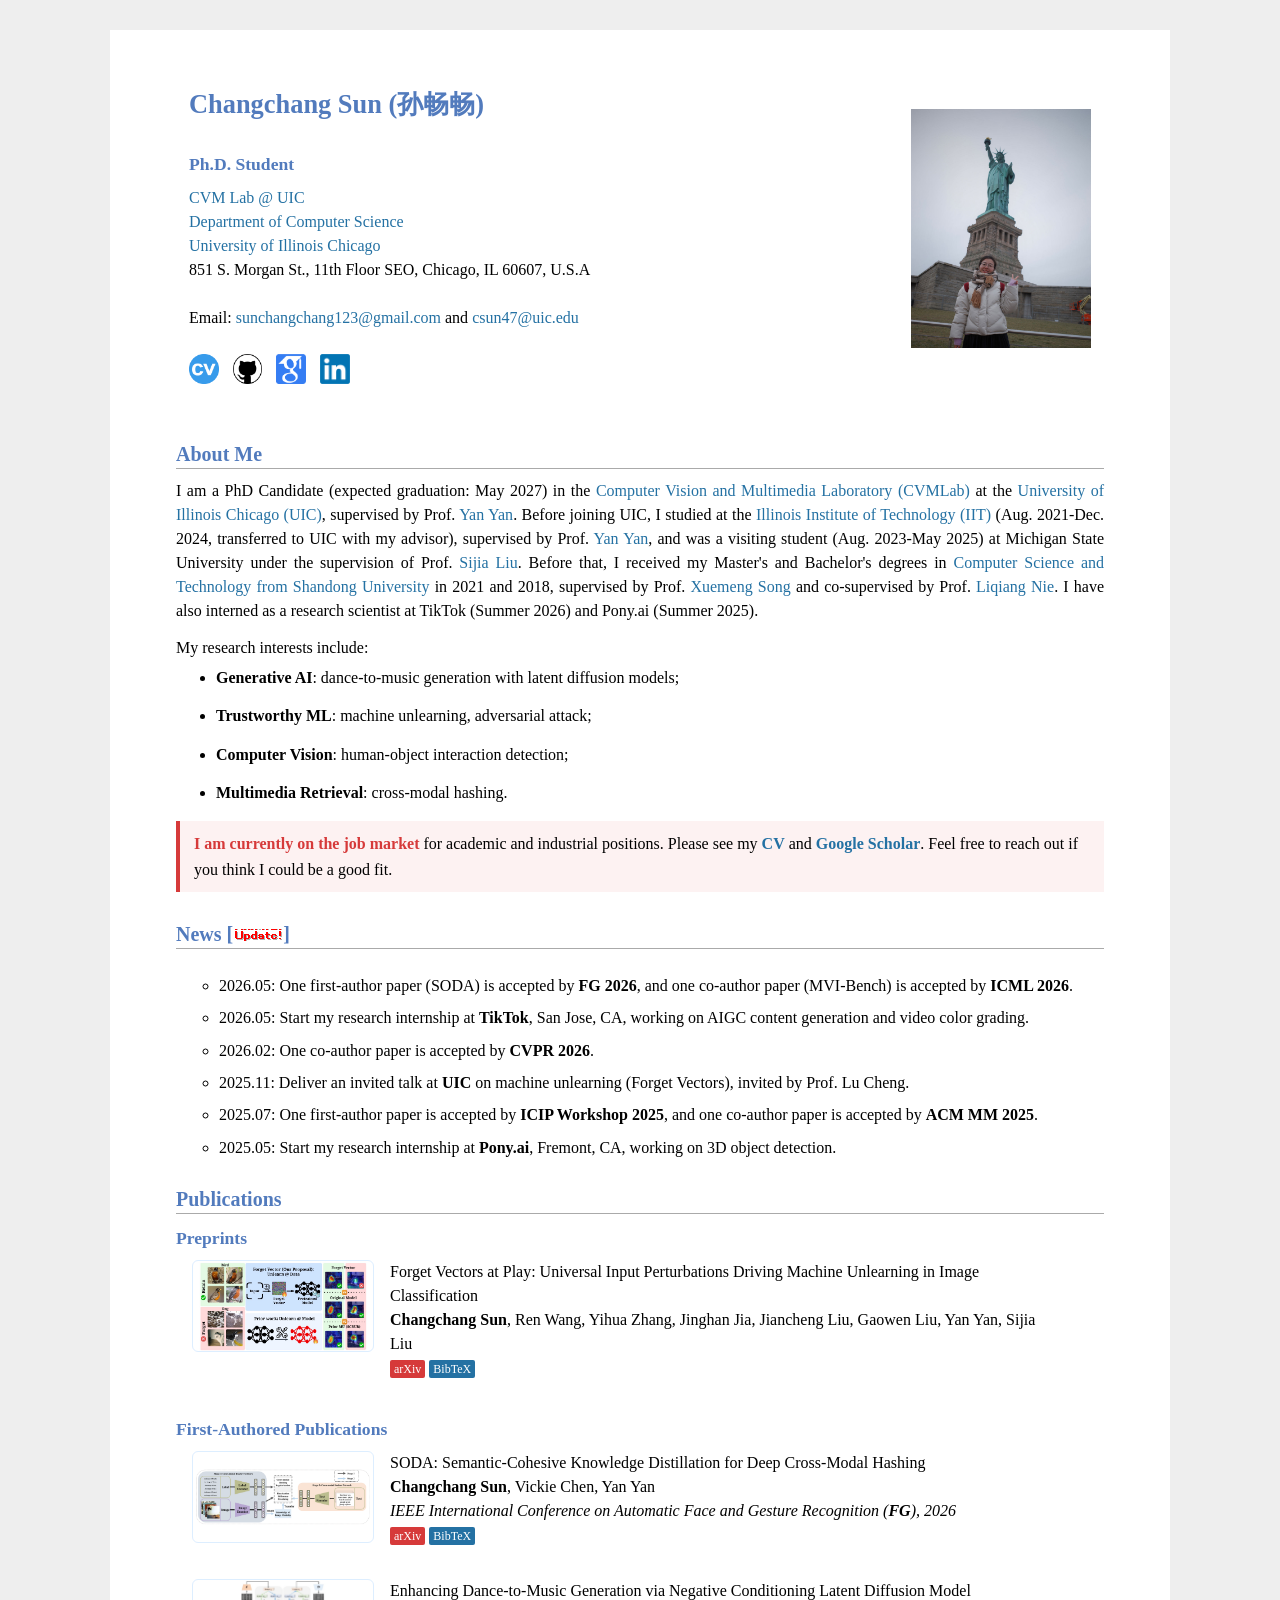
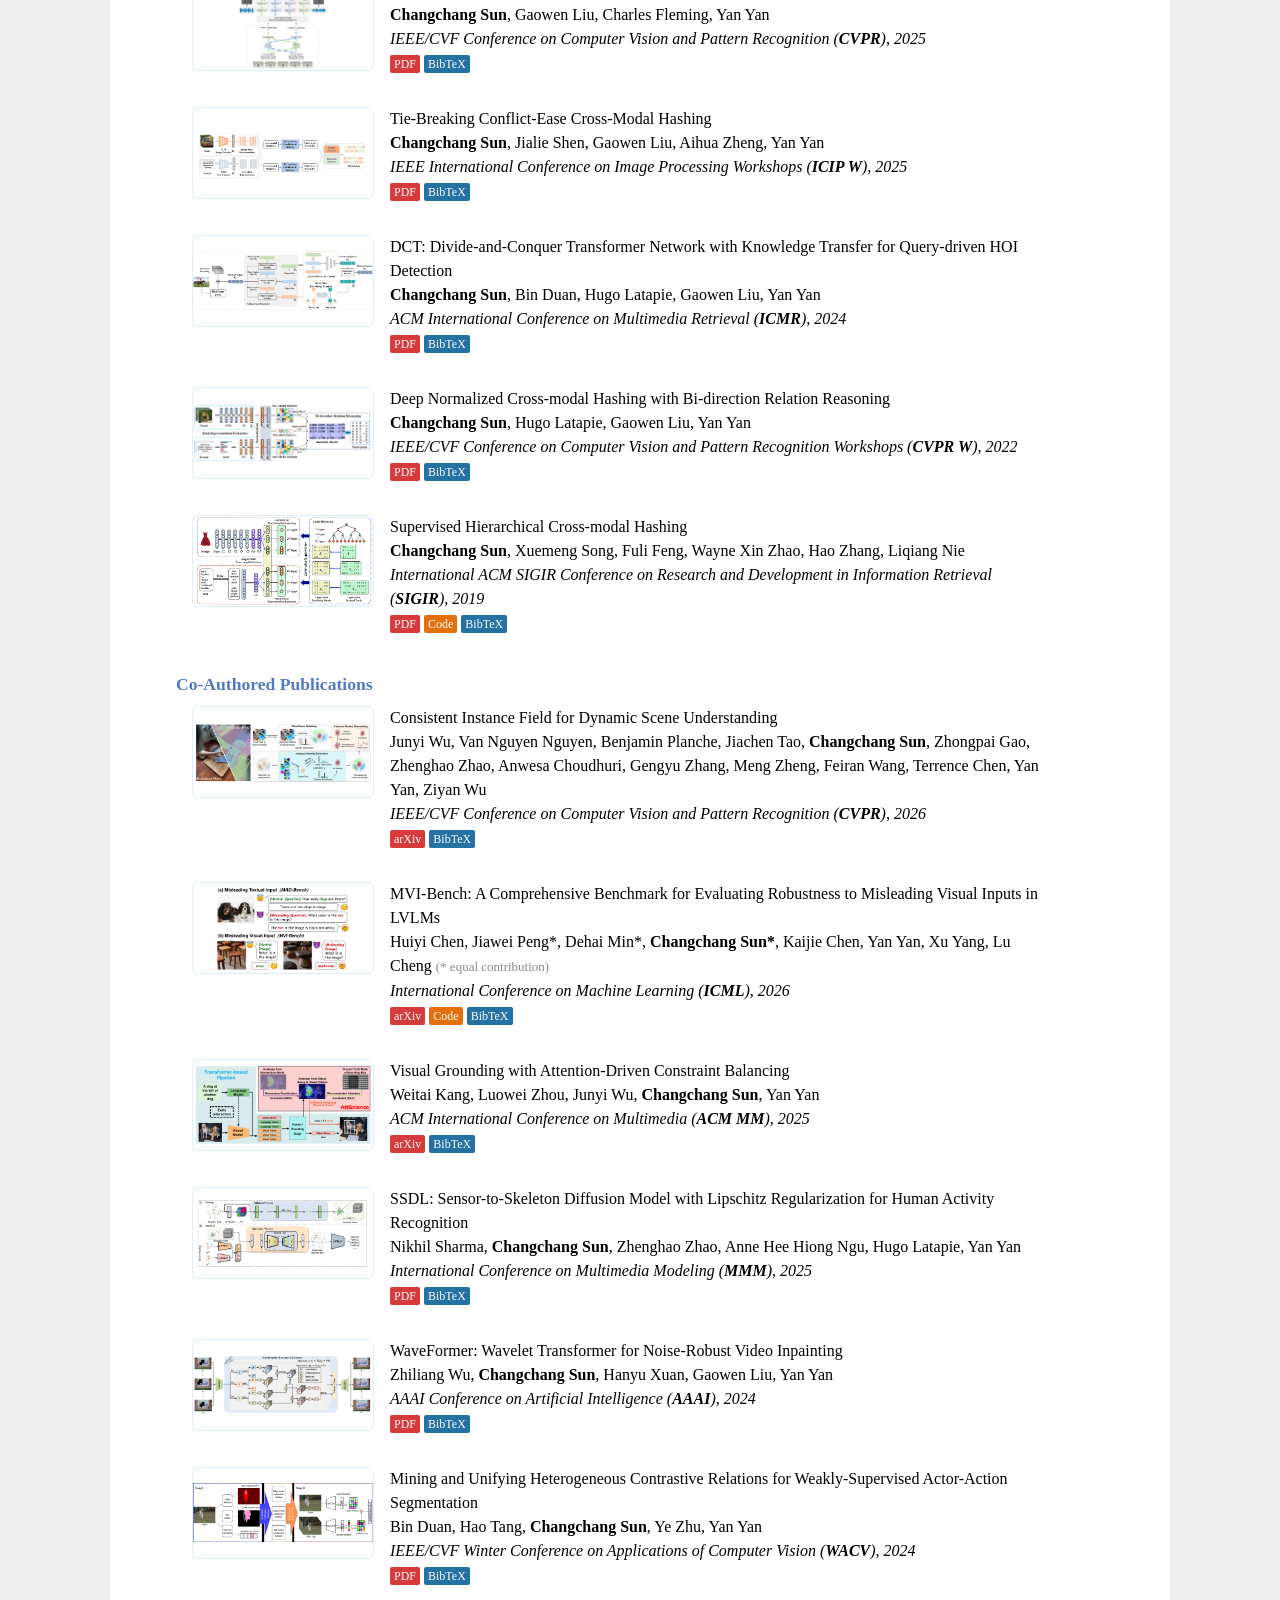
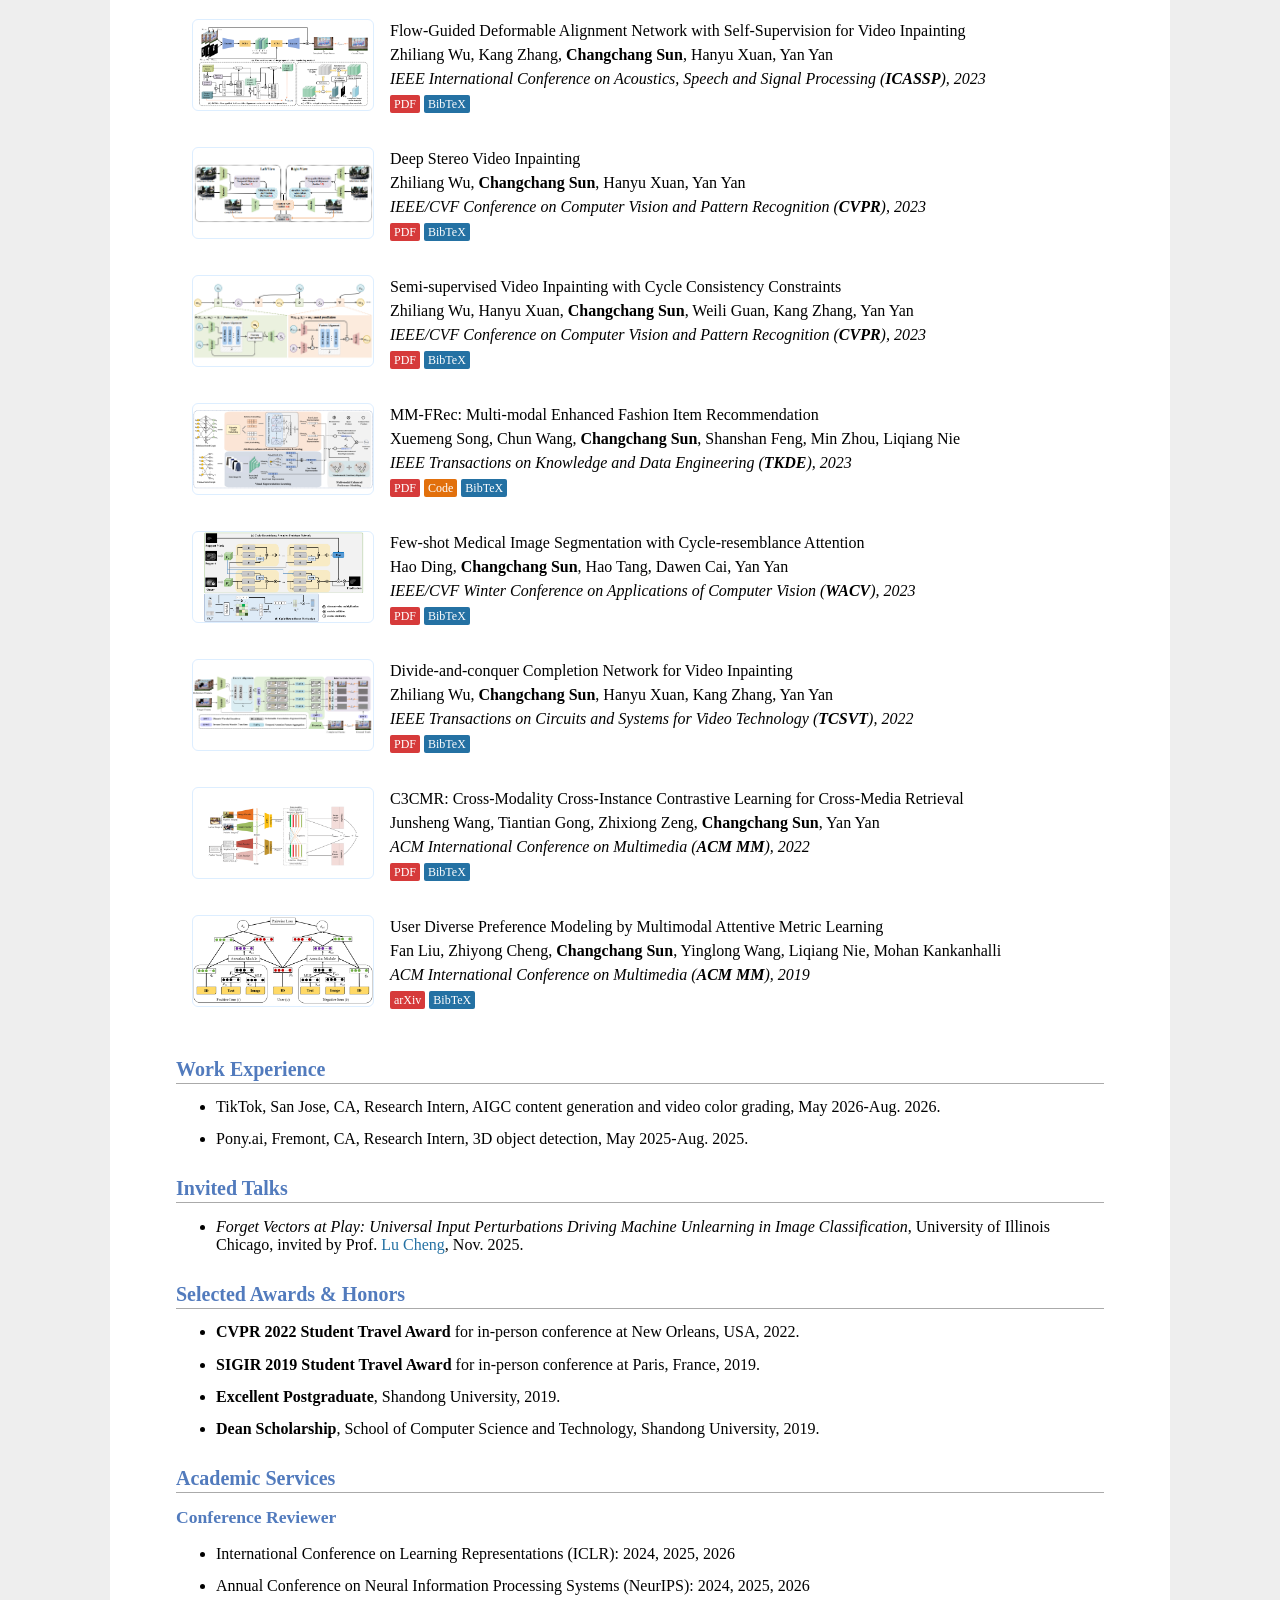
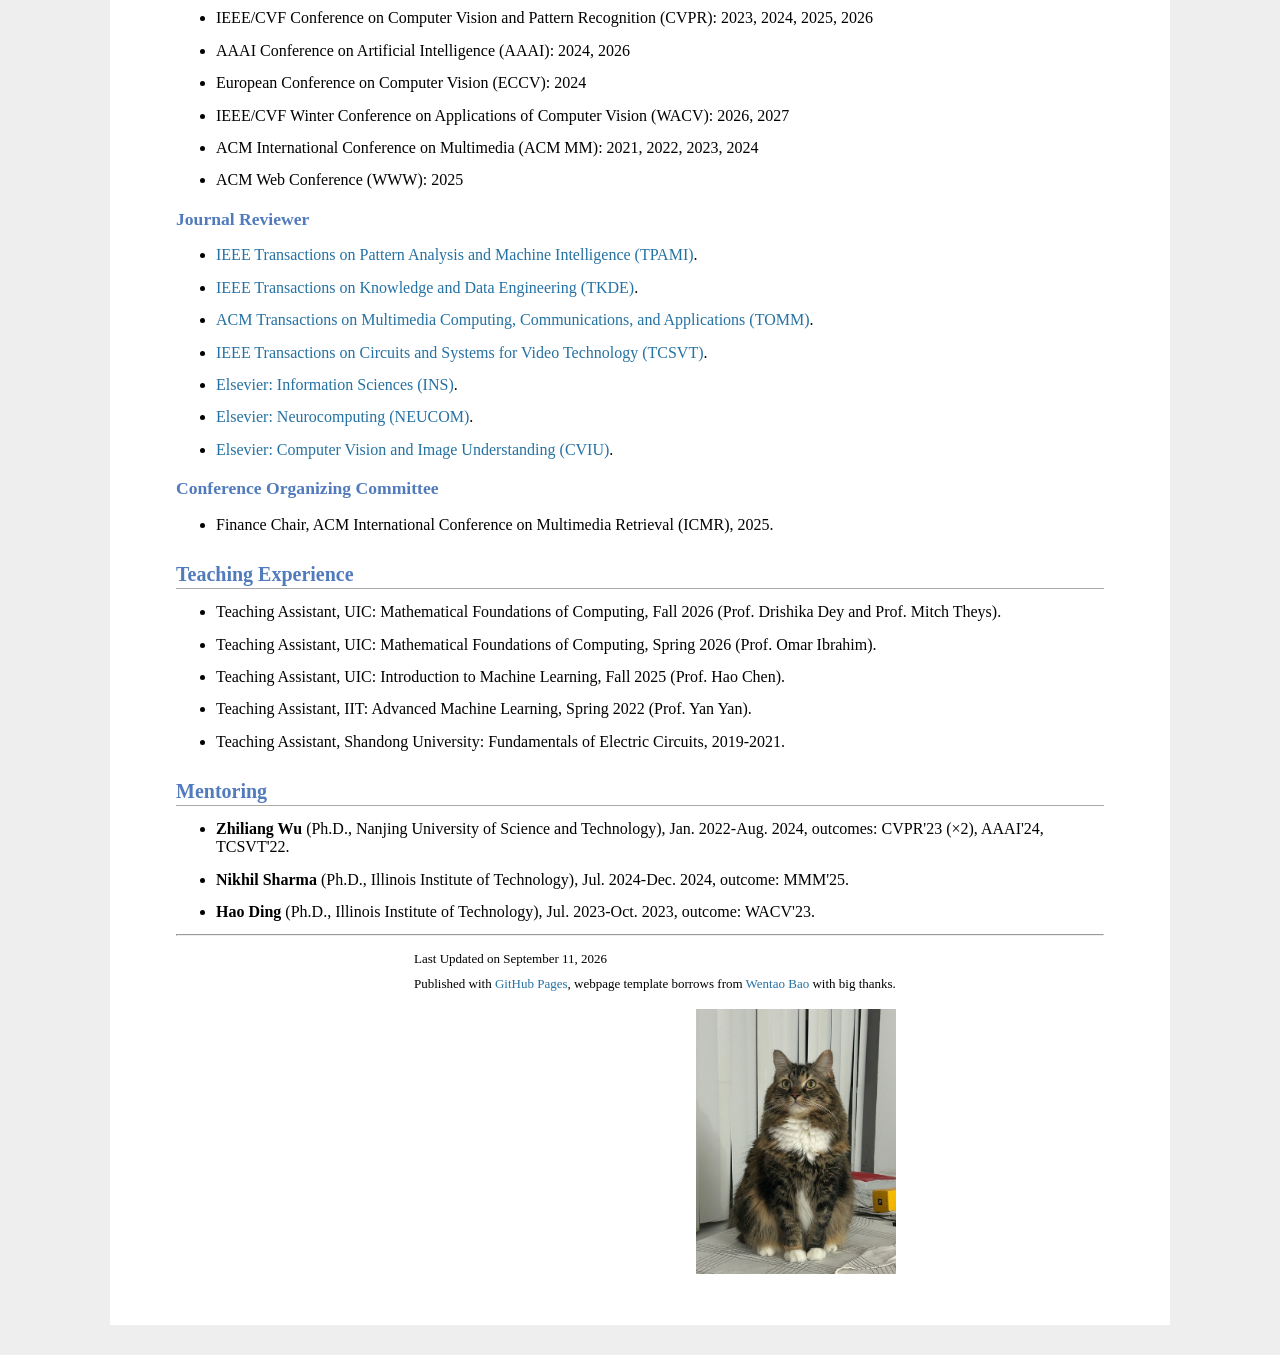
==== commit fbad59bd: "Update description from final-year student to PhD candidate" ====
--- a/index.html
+++ b/index.html
@@ -98,7 +98,7 @@
 </table>
 
 <h2>About Me</h2>
-	<p style="text-align:justify;">I am a final-year Ph.D. student (expected graduation: May 2027) in the <a href="https://iitcvmlab.github.io/">Computer Vision and Multimedia Laboratory (CVMLab)</a>
+	<p style="text-align:justify;">I am a PhD Candidate (expected graduation: May 2027) in the <a href="https://iitcvmlab.github.io/">Computer Vision and Multimedia Laboratory (CVMLab)</a>
 	at the <a href="https://www.uic.edu/">University of Illinois Chicago (UIC)</a>, supervised by Prof. <a href="https://tomyan555.github.io/">Yan Yan</a>. Before joining UIC, I studied at the <a href="https://www.iit.edu/">Illinois Institute of Technology (IIT)</a> (Aug. 2021-Dec. 2024, transferred to UIC with my advisor), supervised by Prof. <a href="https://tomyan555.github.io/">Yan Yan</a>,
 		and was a visiting student (Aug. 2023-May 2025) at Michigan State University under the supervision of Prof. <a href="https://lsjxjtu.github.io/">Sijia Liu</a>.
 Before that, I received my Master's and Bachelor's degrees in <a href="https://www.en.sdu.edu.cn/">Computer Science and Technology from Shandong University</a> in 2021 and 2018, supervised by Prof. <a href="https://xuemengsong.github.io/">Xuemeng Song</a>
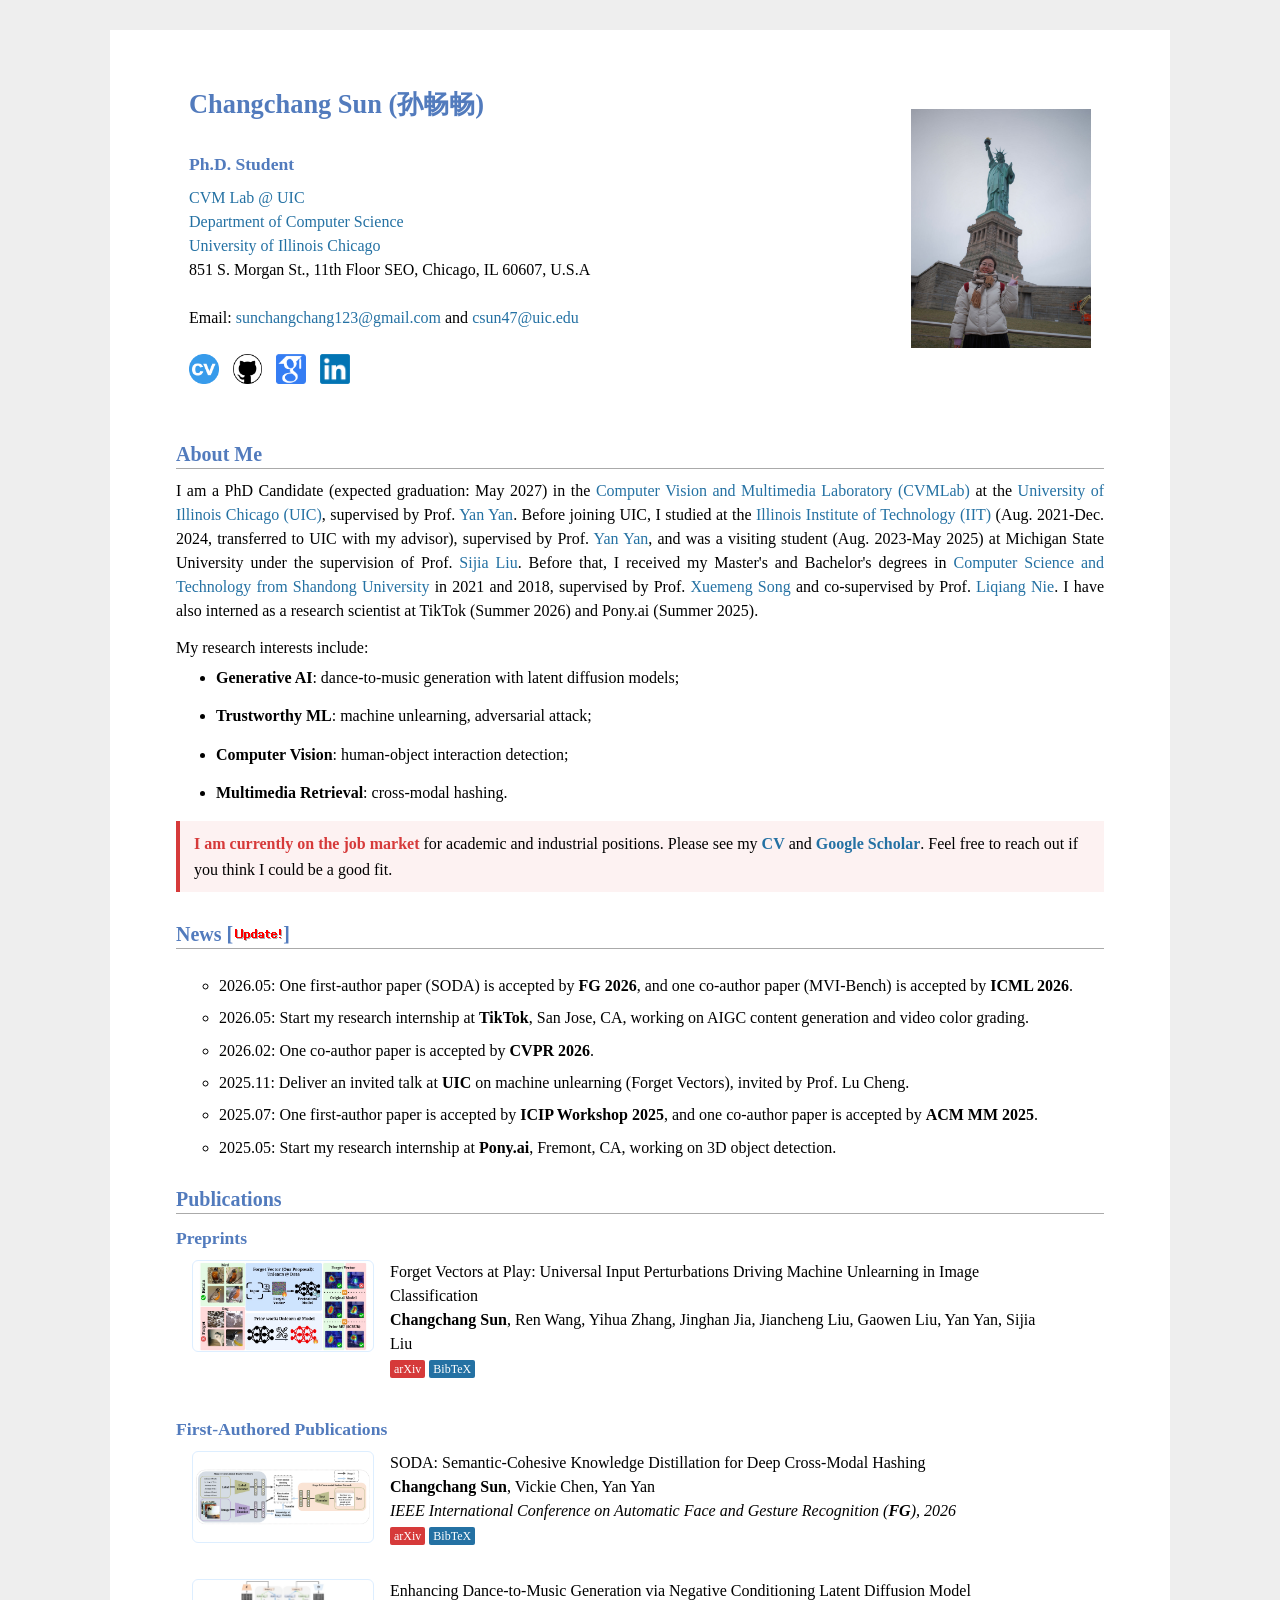
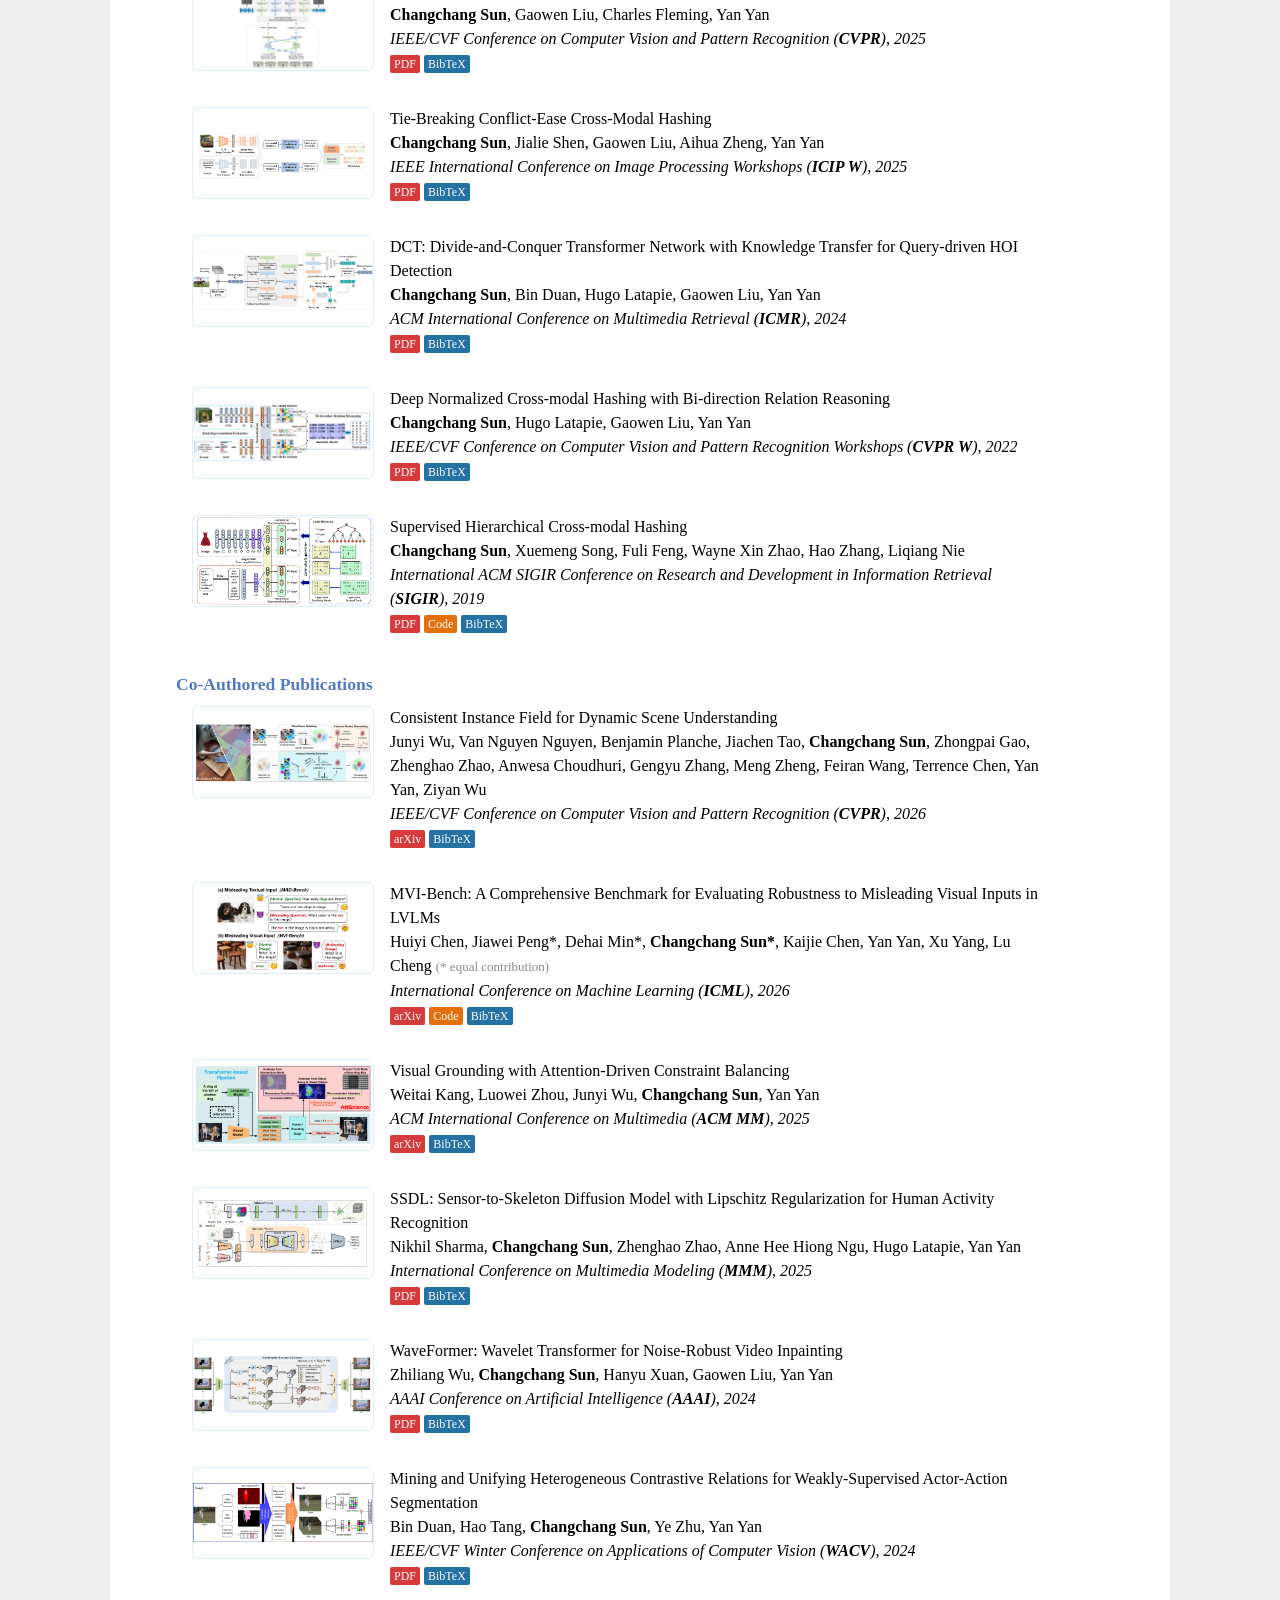
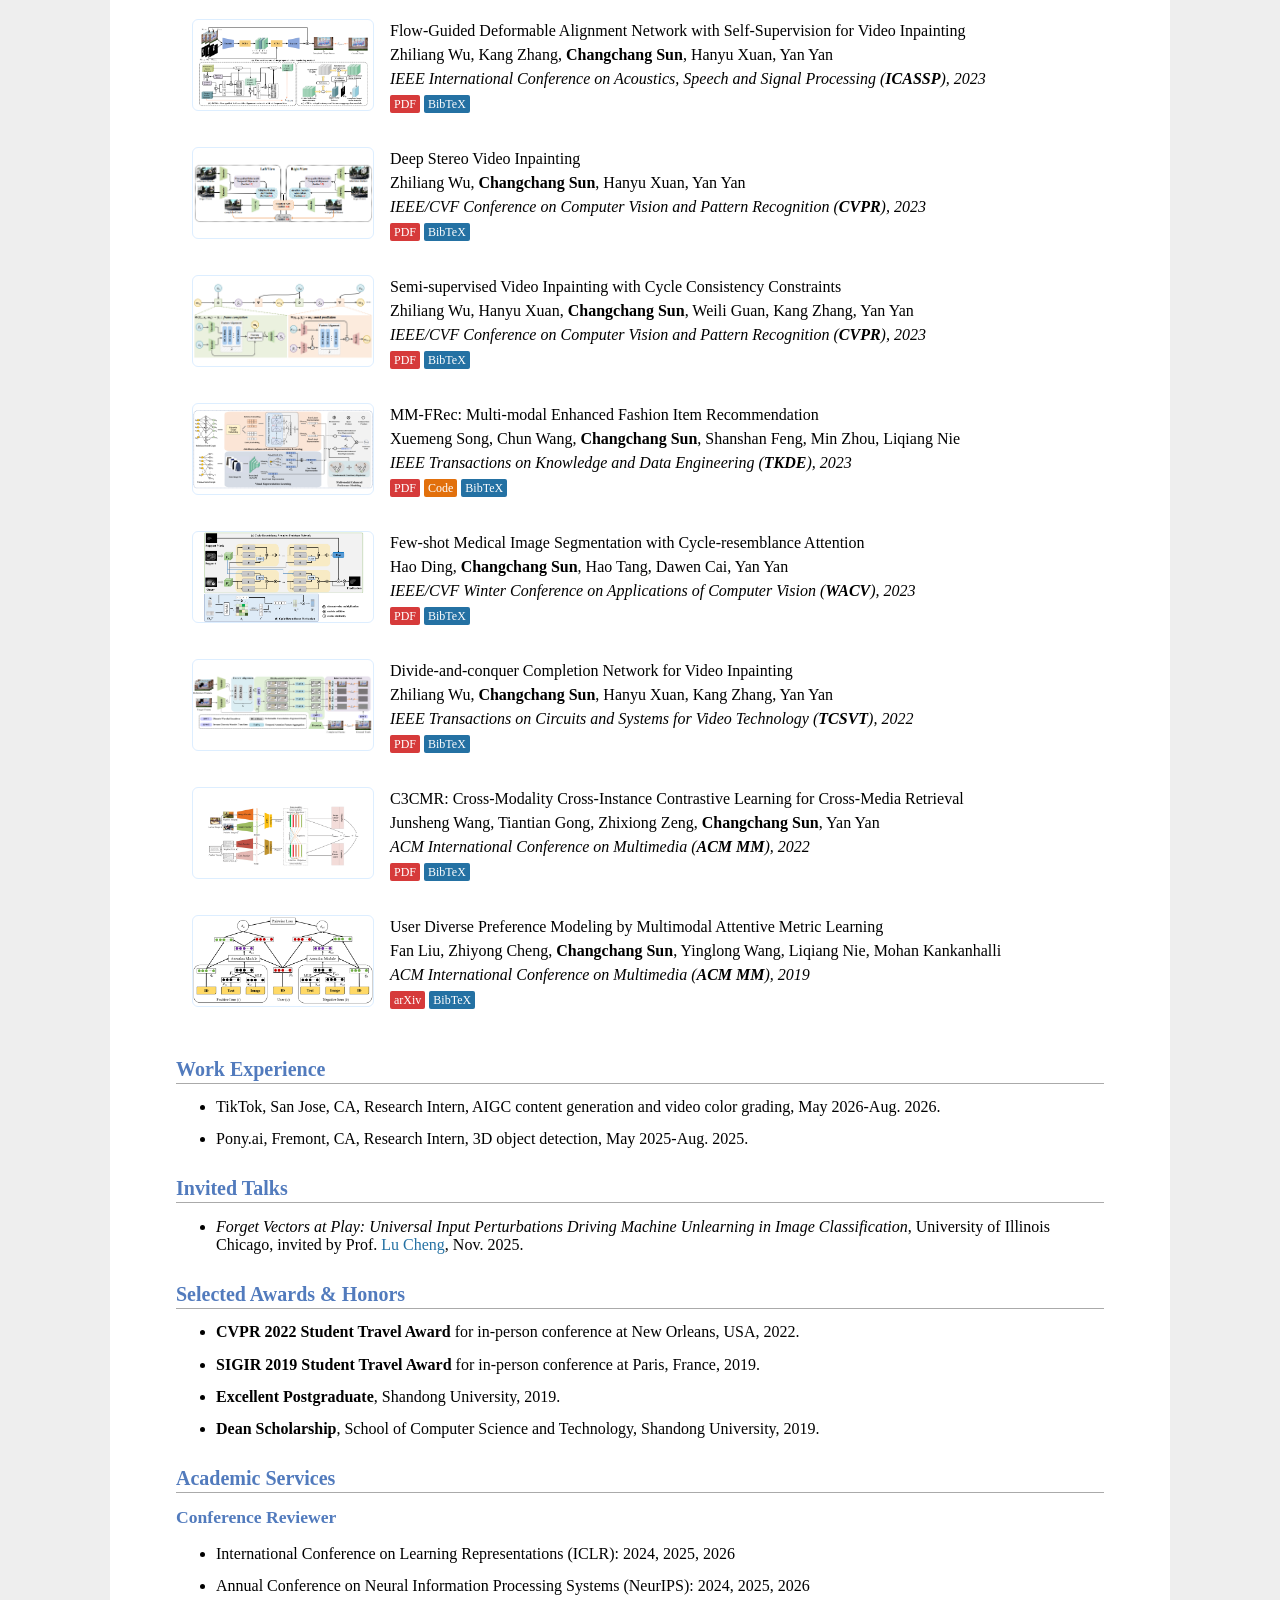
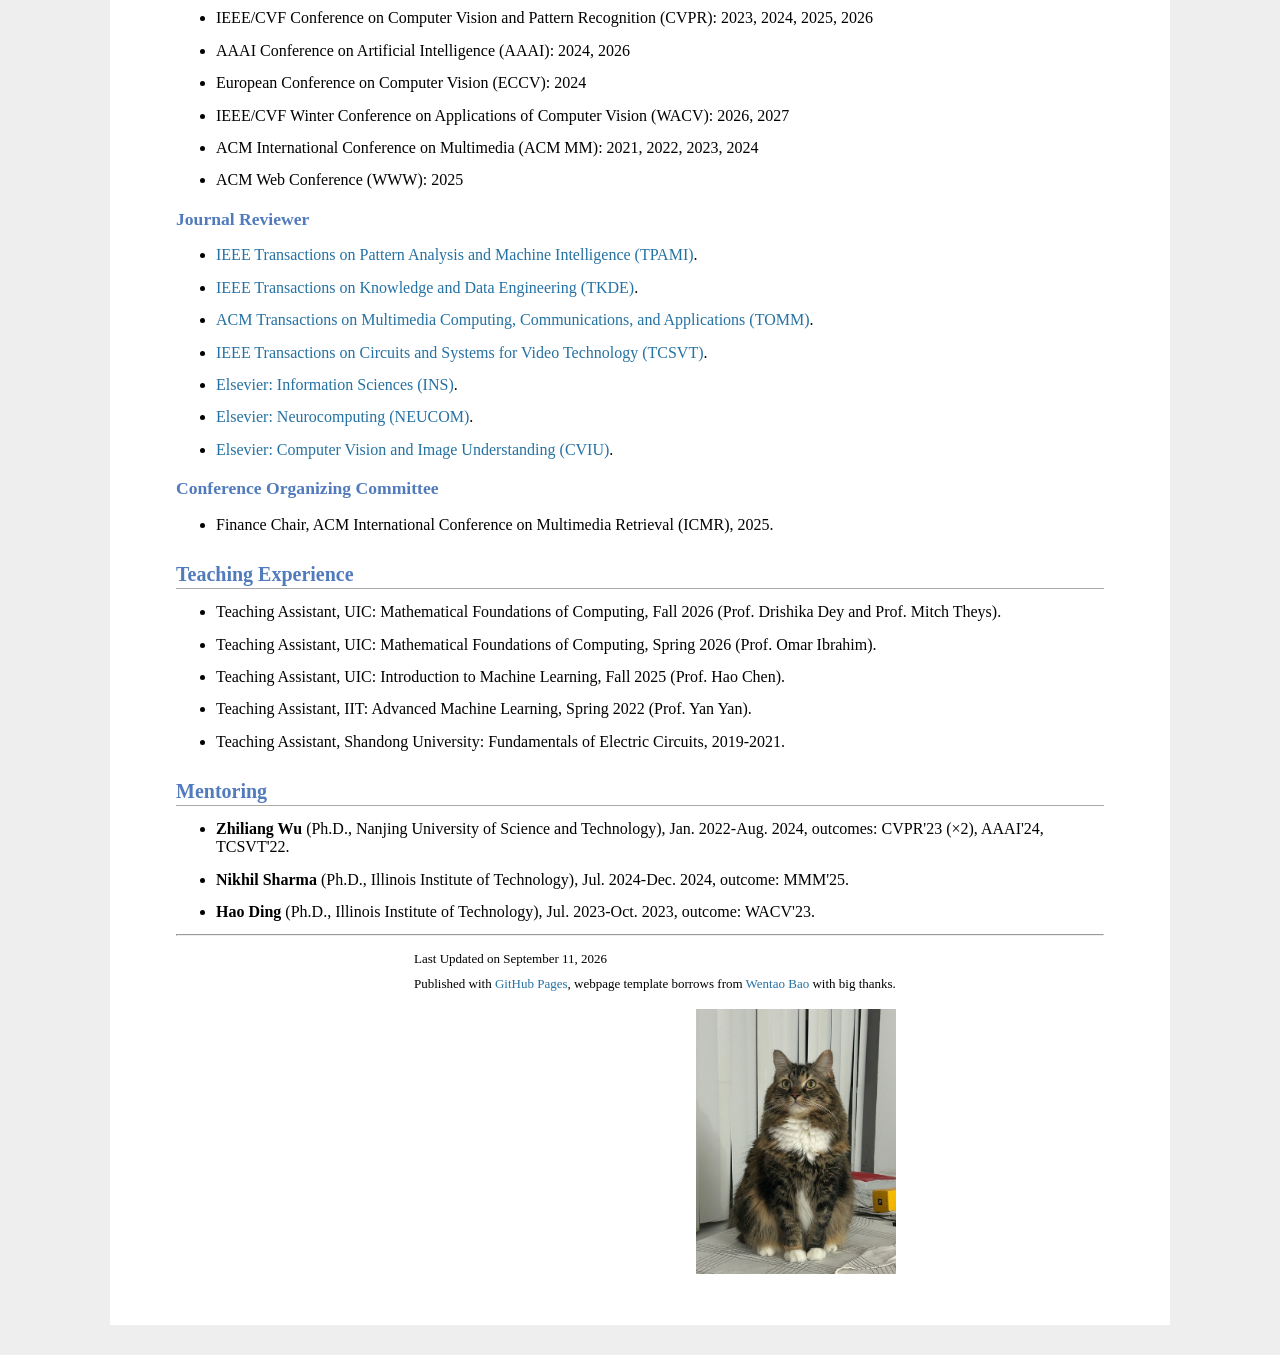
==== commit c3e47318: "Fix CV link in job market notice" ====
--- a/index.html
+++ b/index.html
@@ -83,7 +83,7 @@
 					<br>
 					Email:  <a href="mailto:sunchangchang123@gmail.com">sunchangchang123@gmail.com</a> and <a href="mailto:csun47@uic.edu">csun47@uic.edu</a><br>
 					<br>
-					<a href="./files/Changchang_Sun_s_Academic_CV.pdf"> <img src="./files/logo-cv.png" height="30px" style="margin-bottom:-3px; margin-right: 10px"> </a>
+					<a href="./files/Changchang_Sun_Academic_CV.pdf"> <img src="./files/logo-cv.png" height="30px" style="margin-bottom:-3px; margin-right: 10px"> </a>
 					<a href="https://github.com/Changchangsun"> <img src="./files/logo-github.png" height="30px" style="margin-bottom:-3px; margin-right: 10px"> </a>
 <!-- 					<a href="https://www.zhihu.com/people/Cogito2012"> <img src="./files/logo-zhihu.png" height="30px" style="margin-bottom:-3px; margin-right: 10px"> </a> -->
 					<a href="https://scholar.google.com/citations?user=bCxWjjYAAAAJ&hl=en&oi=ao"> <img src="./files/logo-googlescholar.png" height="30px" style="margin-bottom:-3px; margin-right: 10px"> </a>
@@ -112,7 +112,7 @@
 		<li type="disc"><strong>Multimedia Retrieval</strong>: cross-modal hashing.</li>
 	</ul>
 
-	<p class="jobmarket"><strong style="color:#d63a3a;">I am currently on the job market</strong> for academic and industrial positions. Please see my <a href="./files/Changchang_Sun_s_Academic_CV.pdf"><strong>CV</strong></a> and <a href="https://scholar.google.com/citations?user=bCxWjjYAAAAJ&hl=en"><strong>Google Scholar</strong></a>. Feel free to reach out if you think I could be a good fit.</p>
+	<p class="jobmarket"><strong style="color:#d63a3a;">I am currently on the job market</strong> for academic and industrial positions. Please see my <a href="./files/Changchang_Sun_Academic_CV.pdf"><strong>CV</strong></a> and <a href="https://scholar.google.com/citations?user=bCxWjjYAAAAJ&hl=en"><strong>Google Scholar</strong></a>. Feel free to reach out if you think I could be a good fit.</p>
 
 
 <h2>News [<img src="./index_files//update.gif">]</h2>
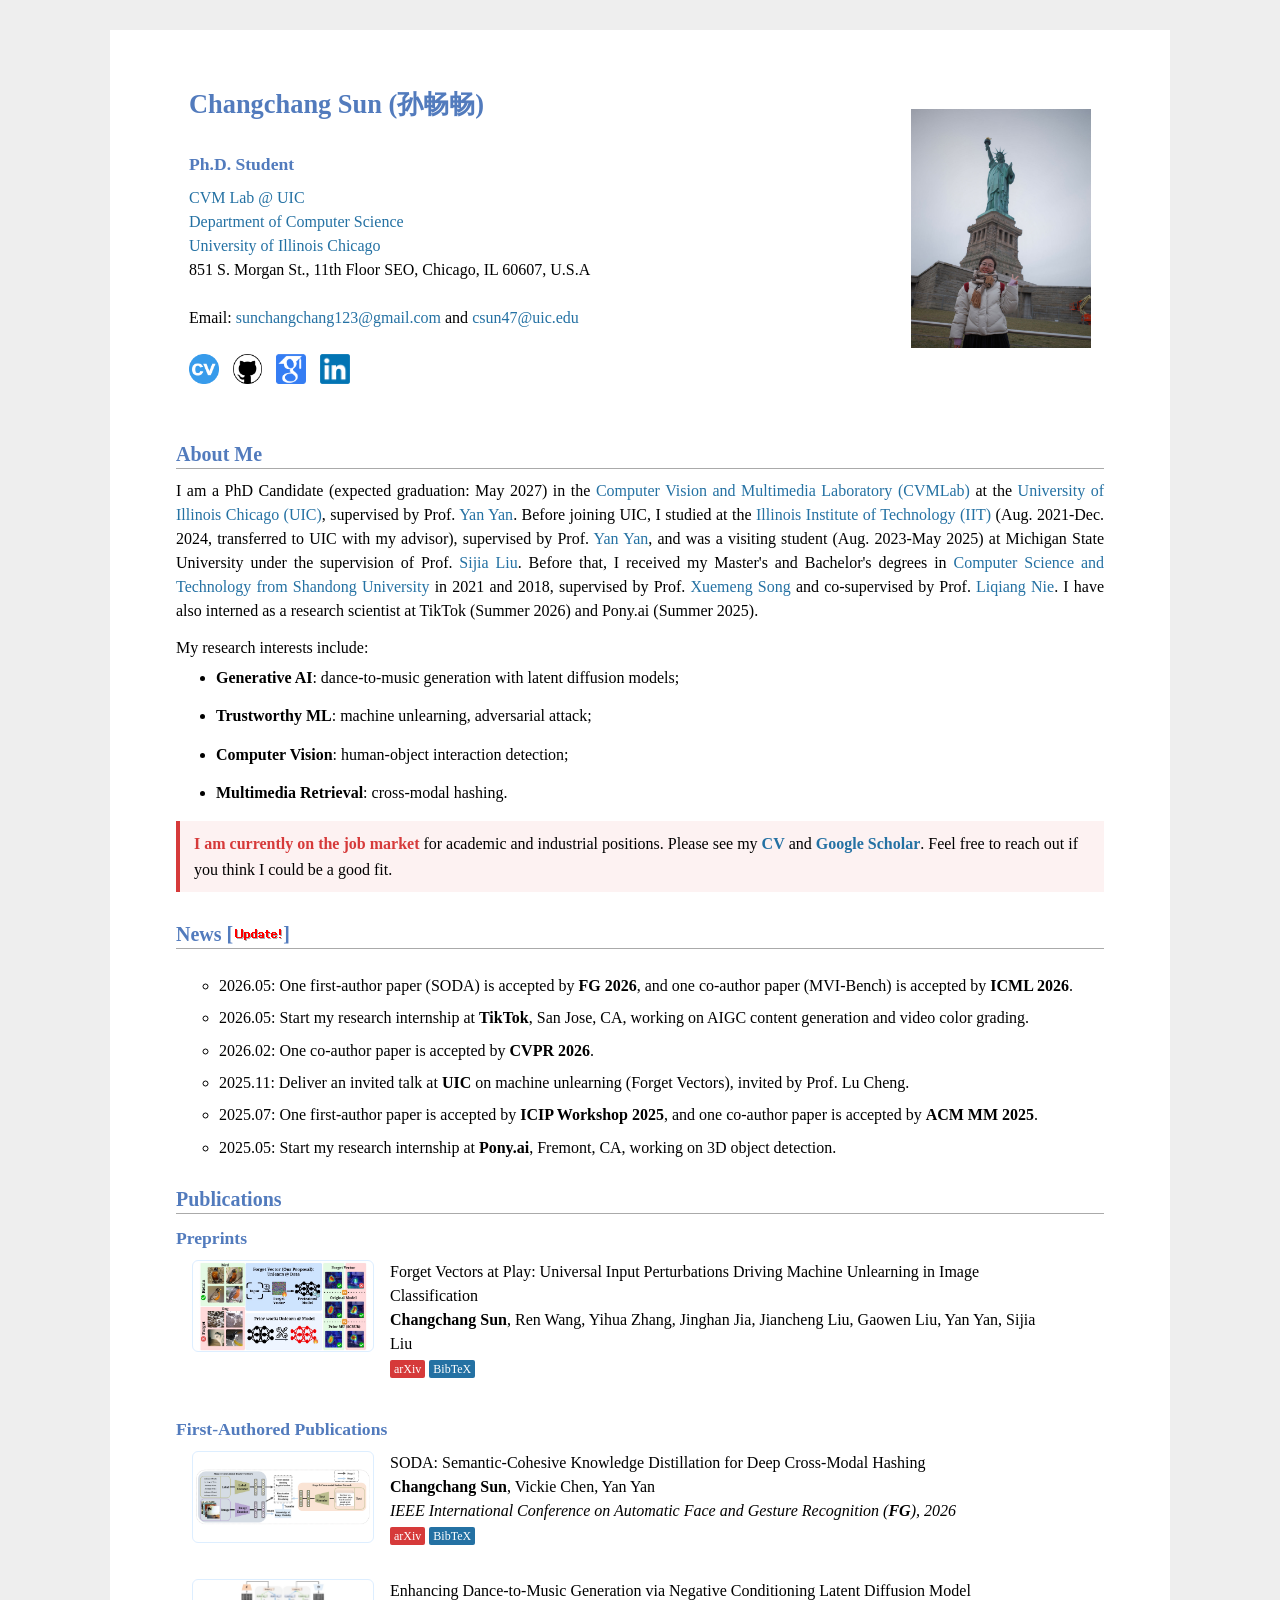
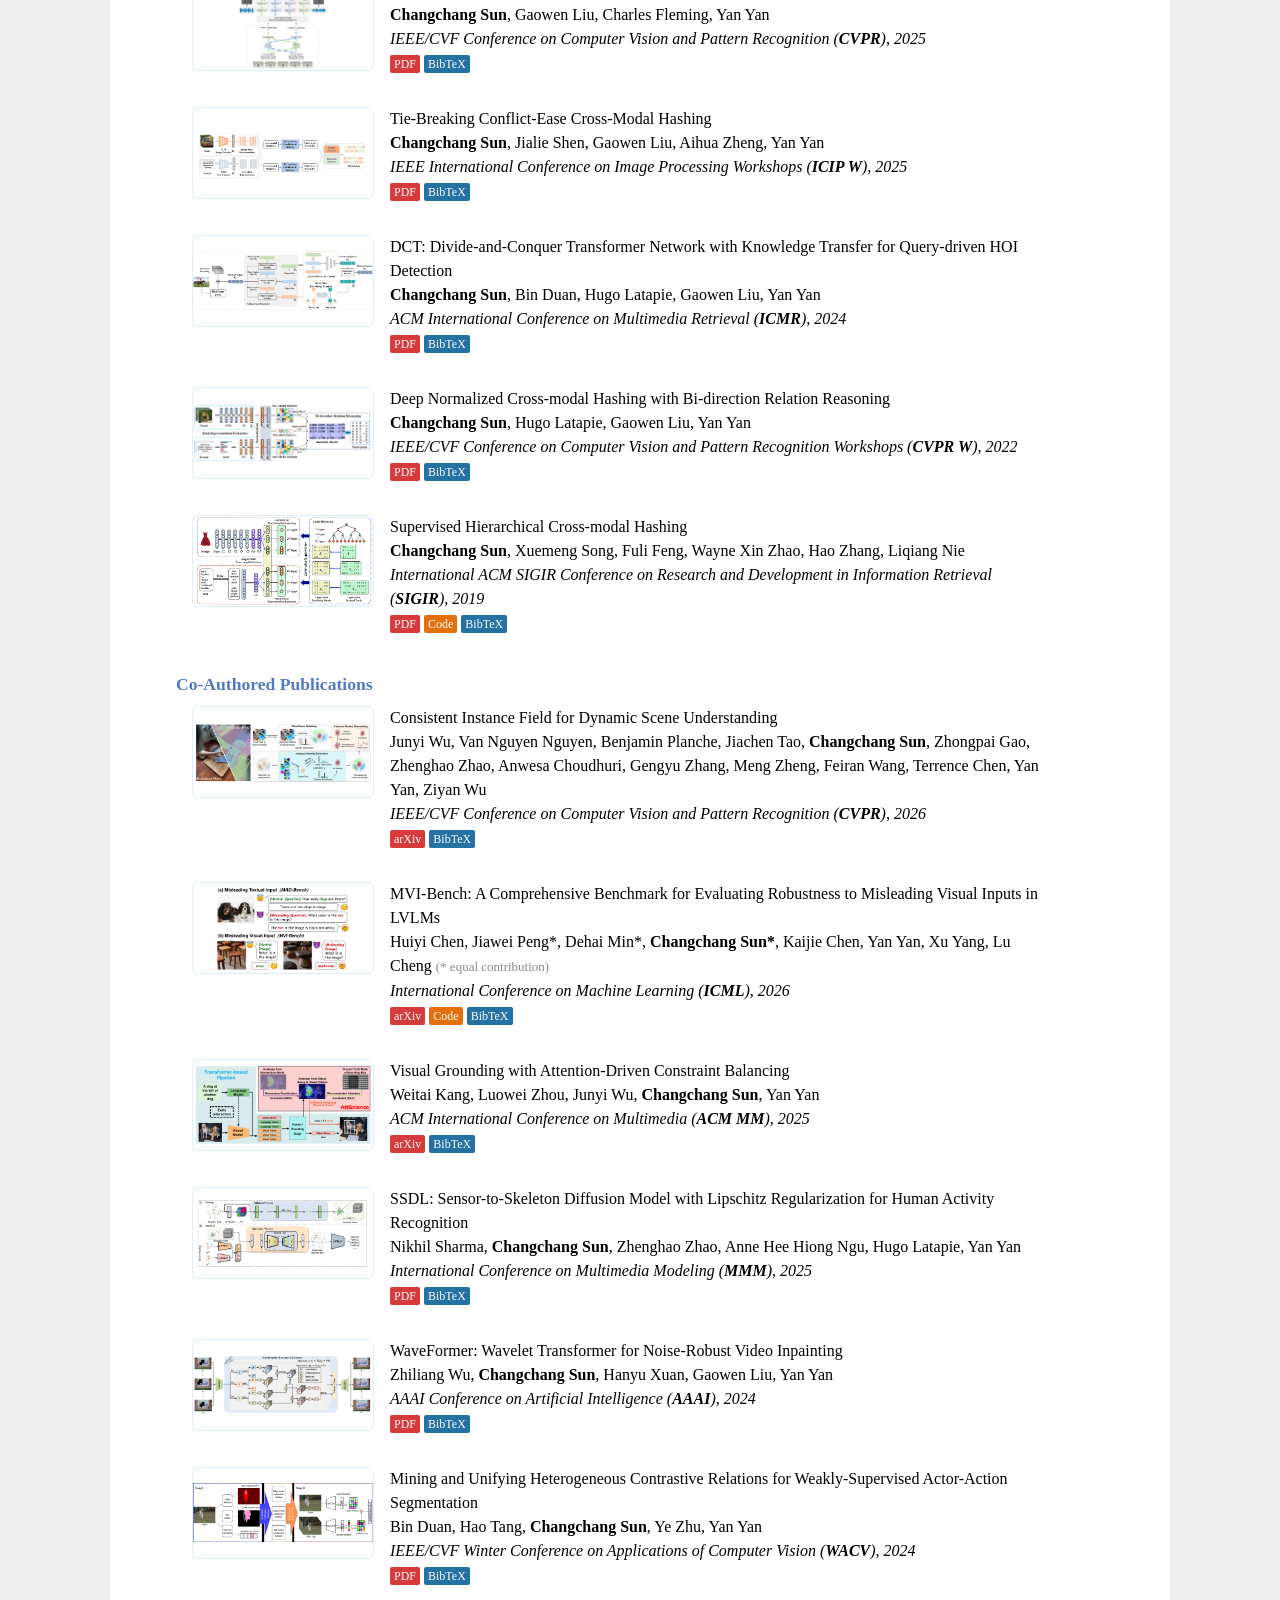
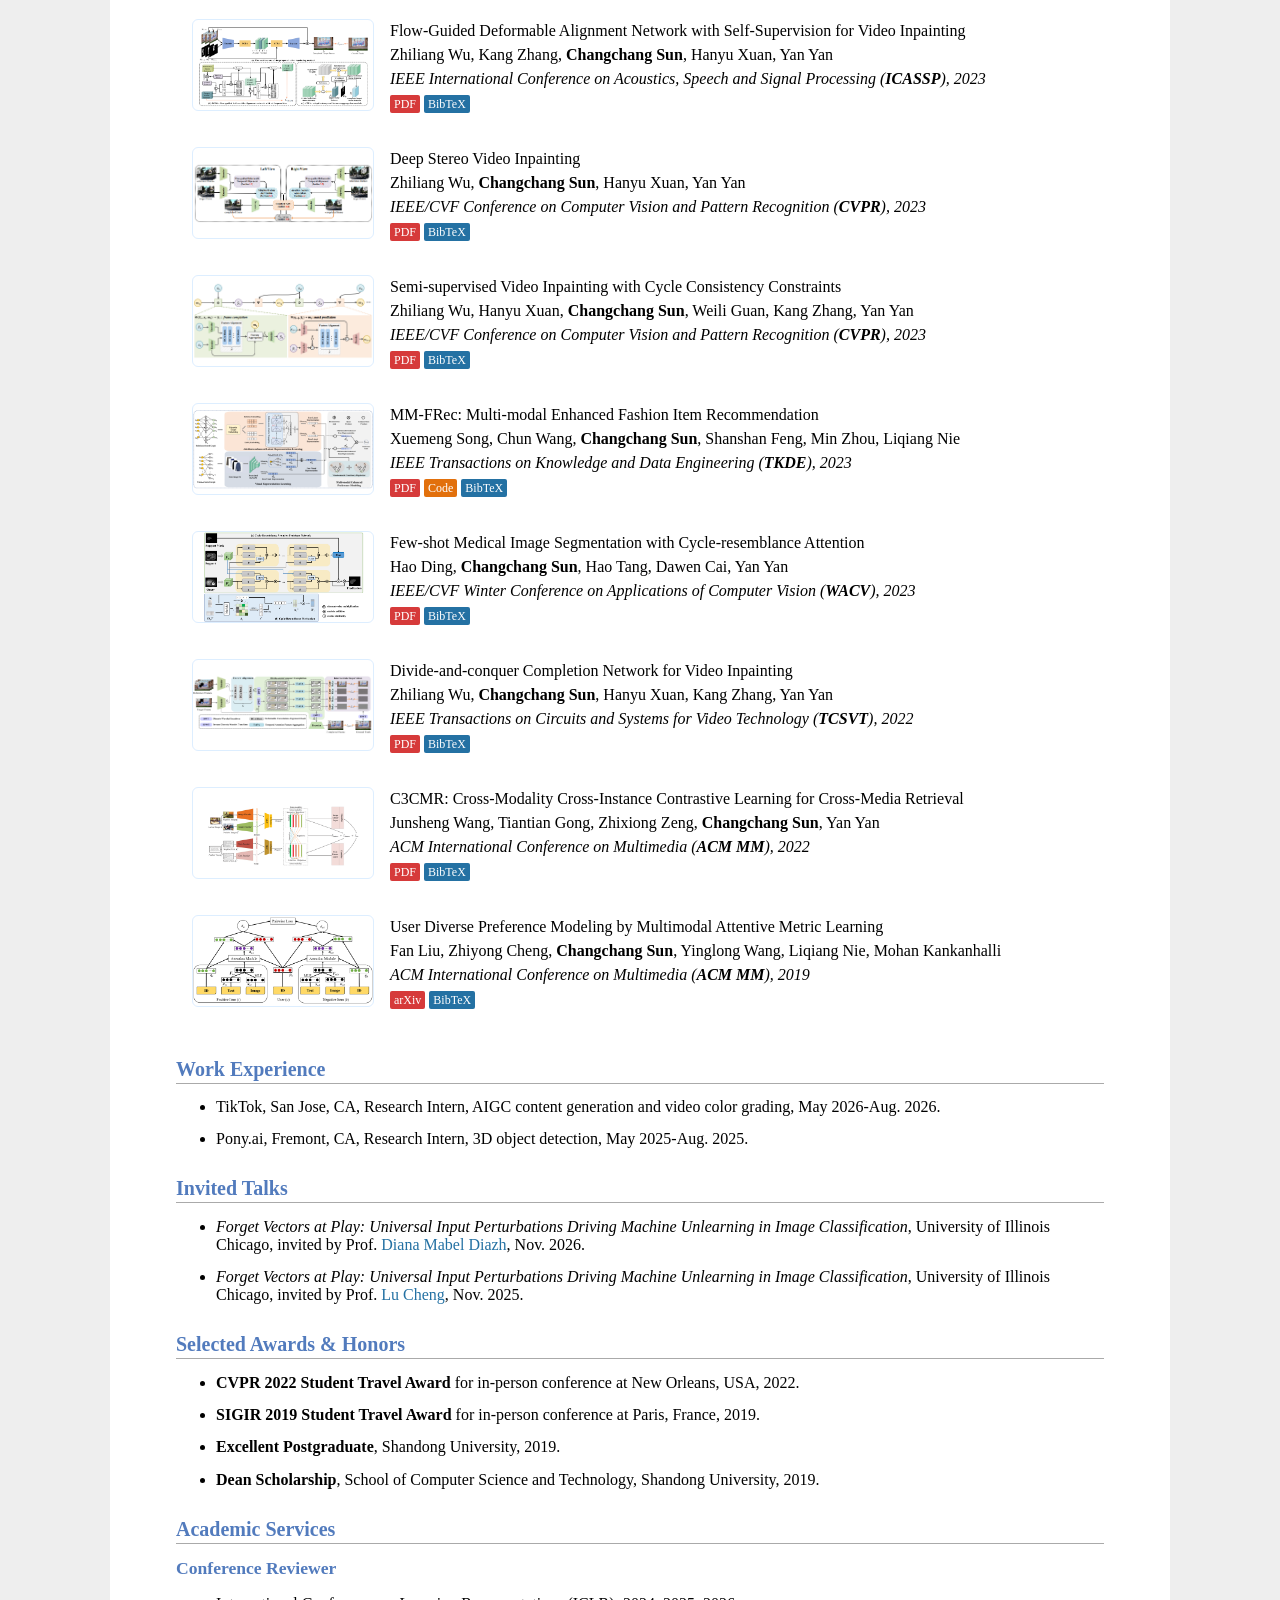
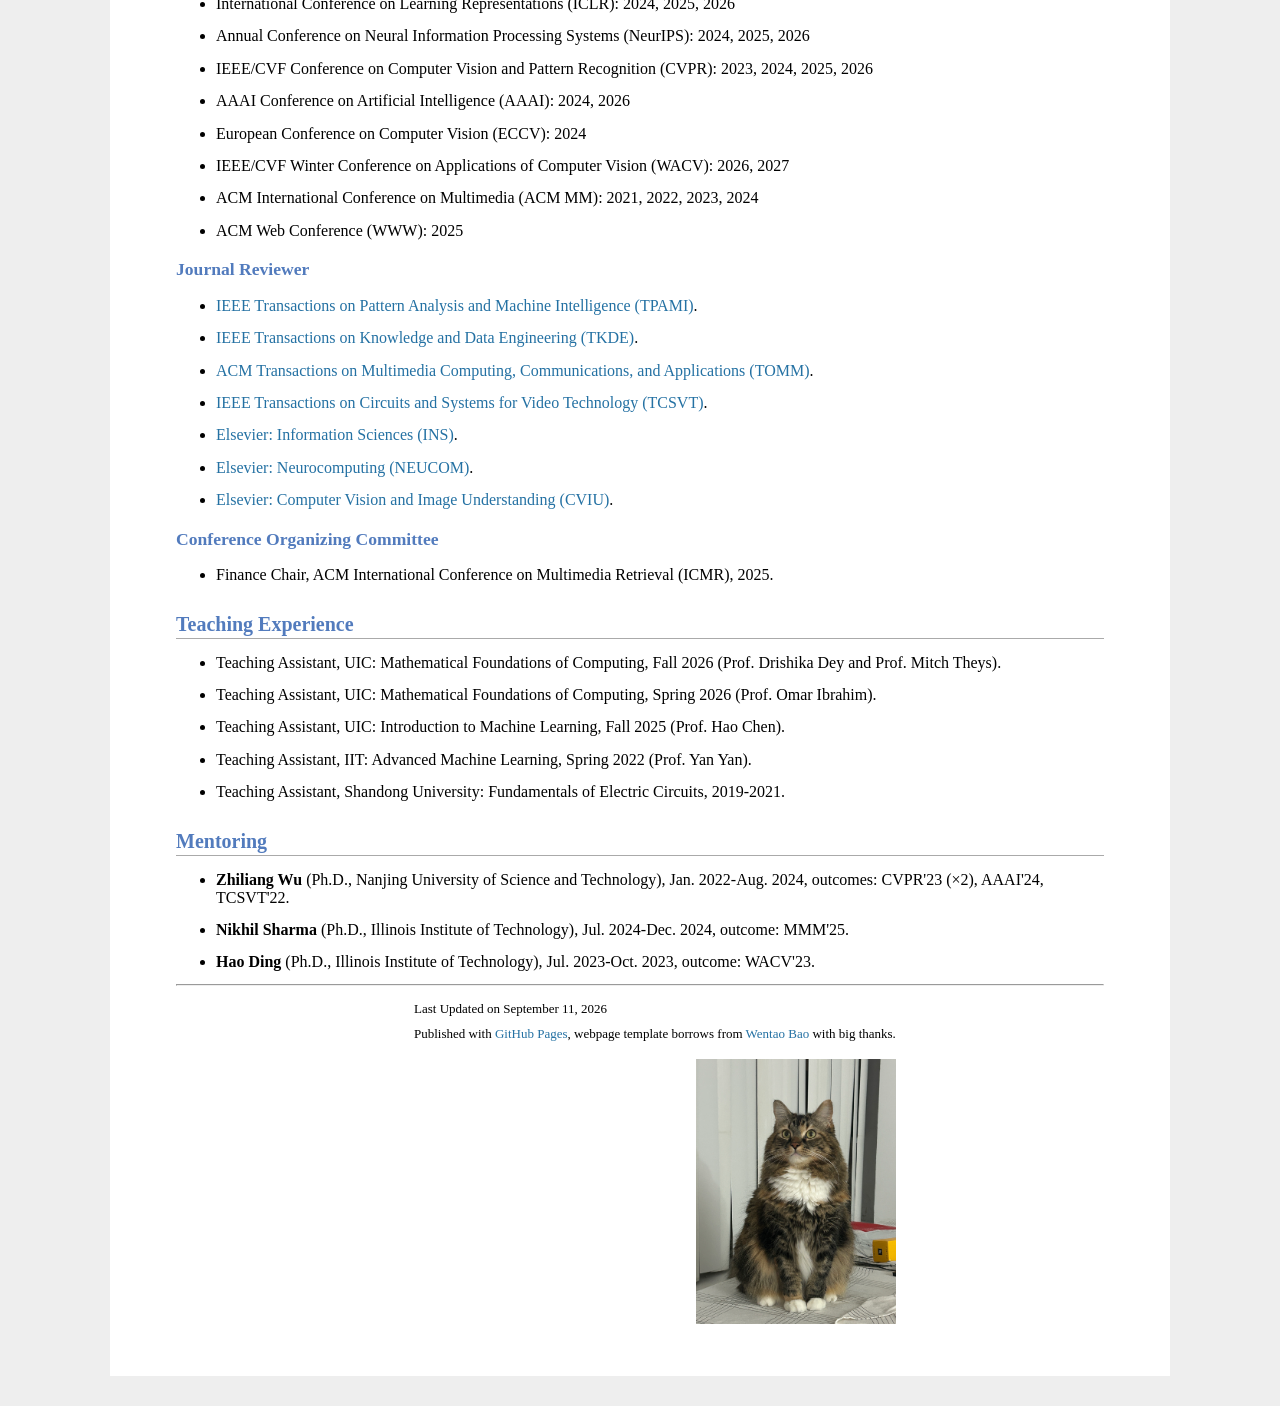
==== commit 403157a9: "Add November 2026 invited talk at UIC" ====
--- a/index.html
+++ b/index.html
@@ -391,6 +391,7 @@
 
 <h2>Invited Talks</h2>
 	<ul>
+        <li type="disc"><em>Forget Vectors at Play: Universal Input Perturbations Driving Machine Unlearning in Image Classification</em>, University of Illinois Chicago, invited by Prof. <a href="https://scholar.google.com/citations?user=l_m8pKsAAAAJ&hl=es">Diana Mabel Diazh</a>, Nov. 2026.</li>
 		<li type="disc"><em>Forget Vectors at Play: Universal Input Perturbations Driving Machine Unlearning in Image Classification</em>, University of Illinois Chicago, invited by Prof. <a href="https://lcheng.org/">Lu Cheng</a>, Nov. 2025.</li>
 	</ul>
 
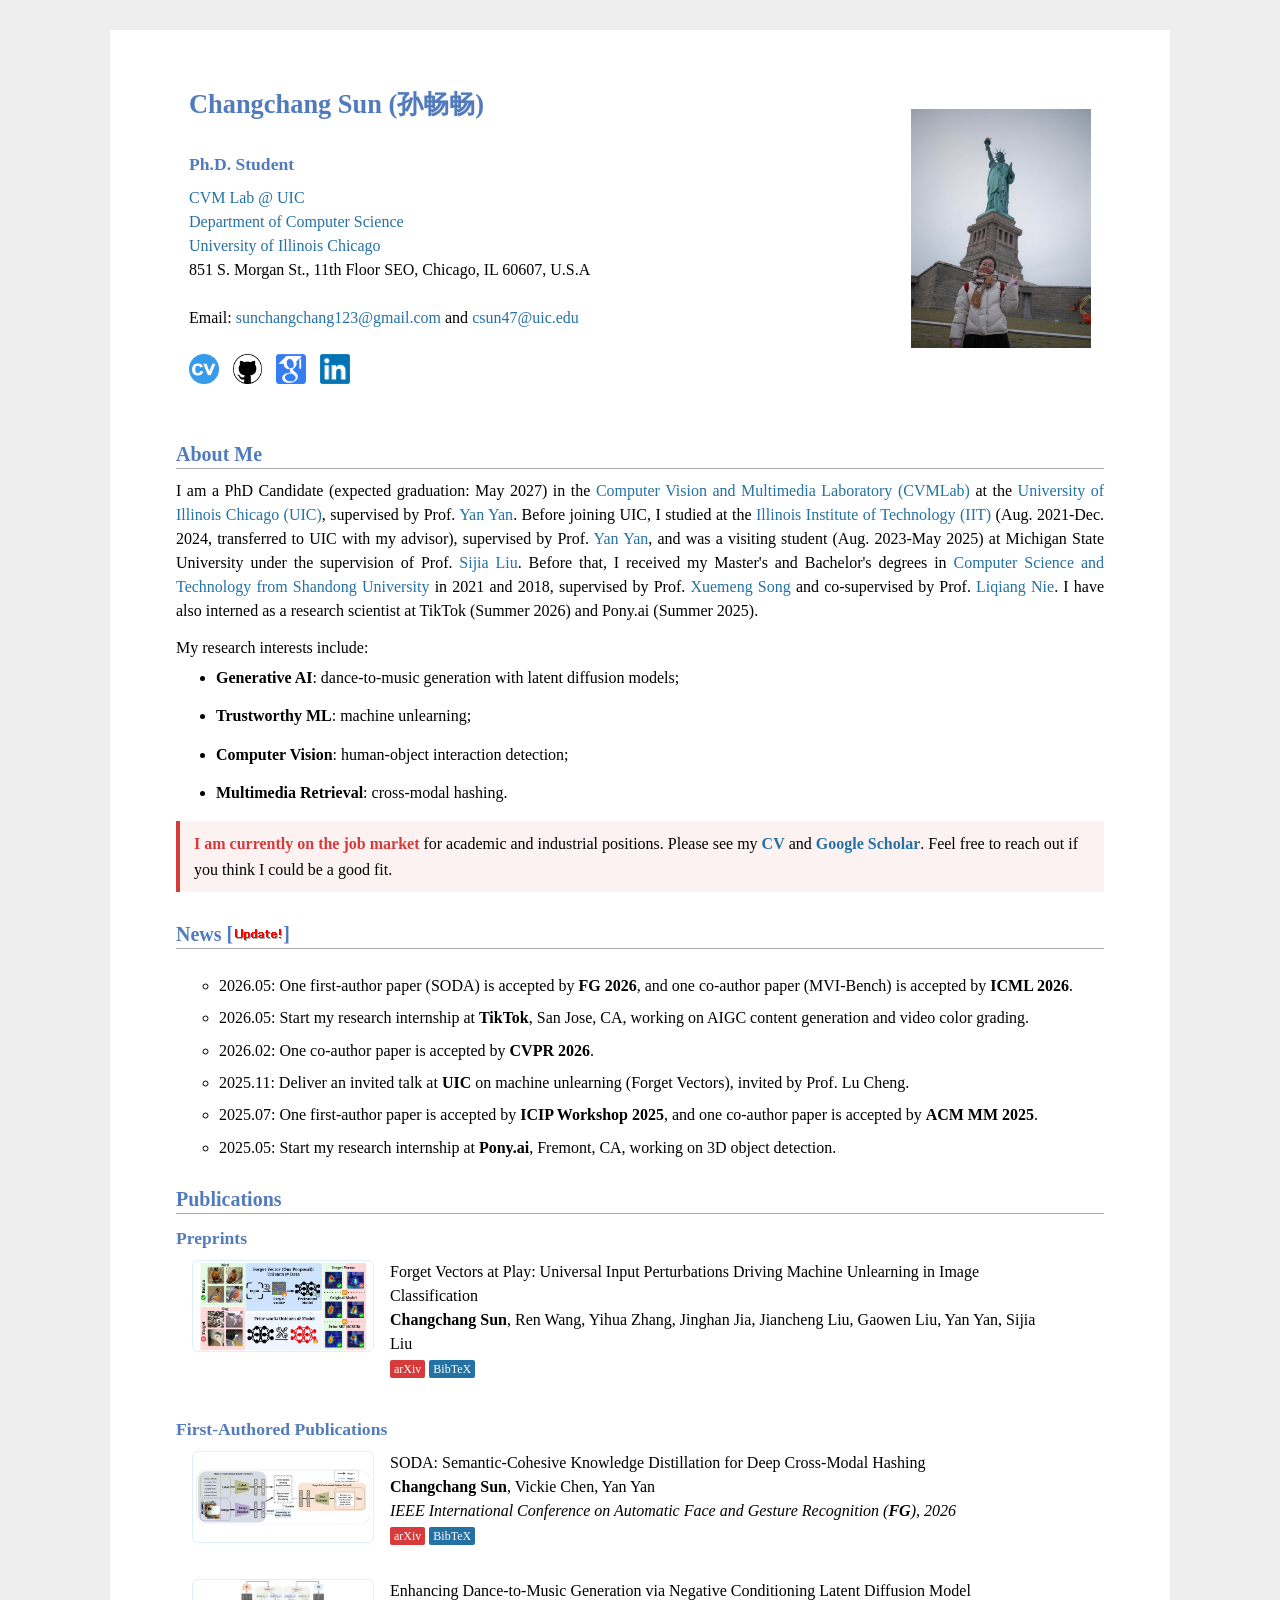
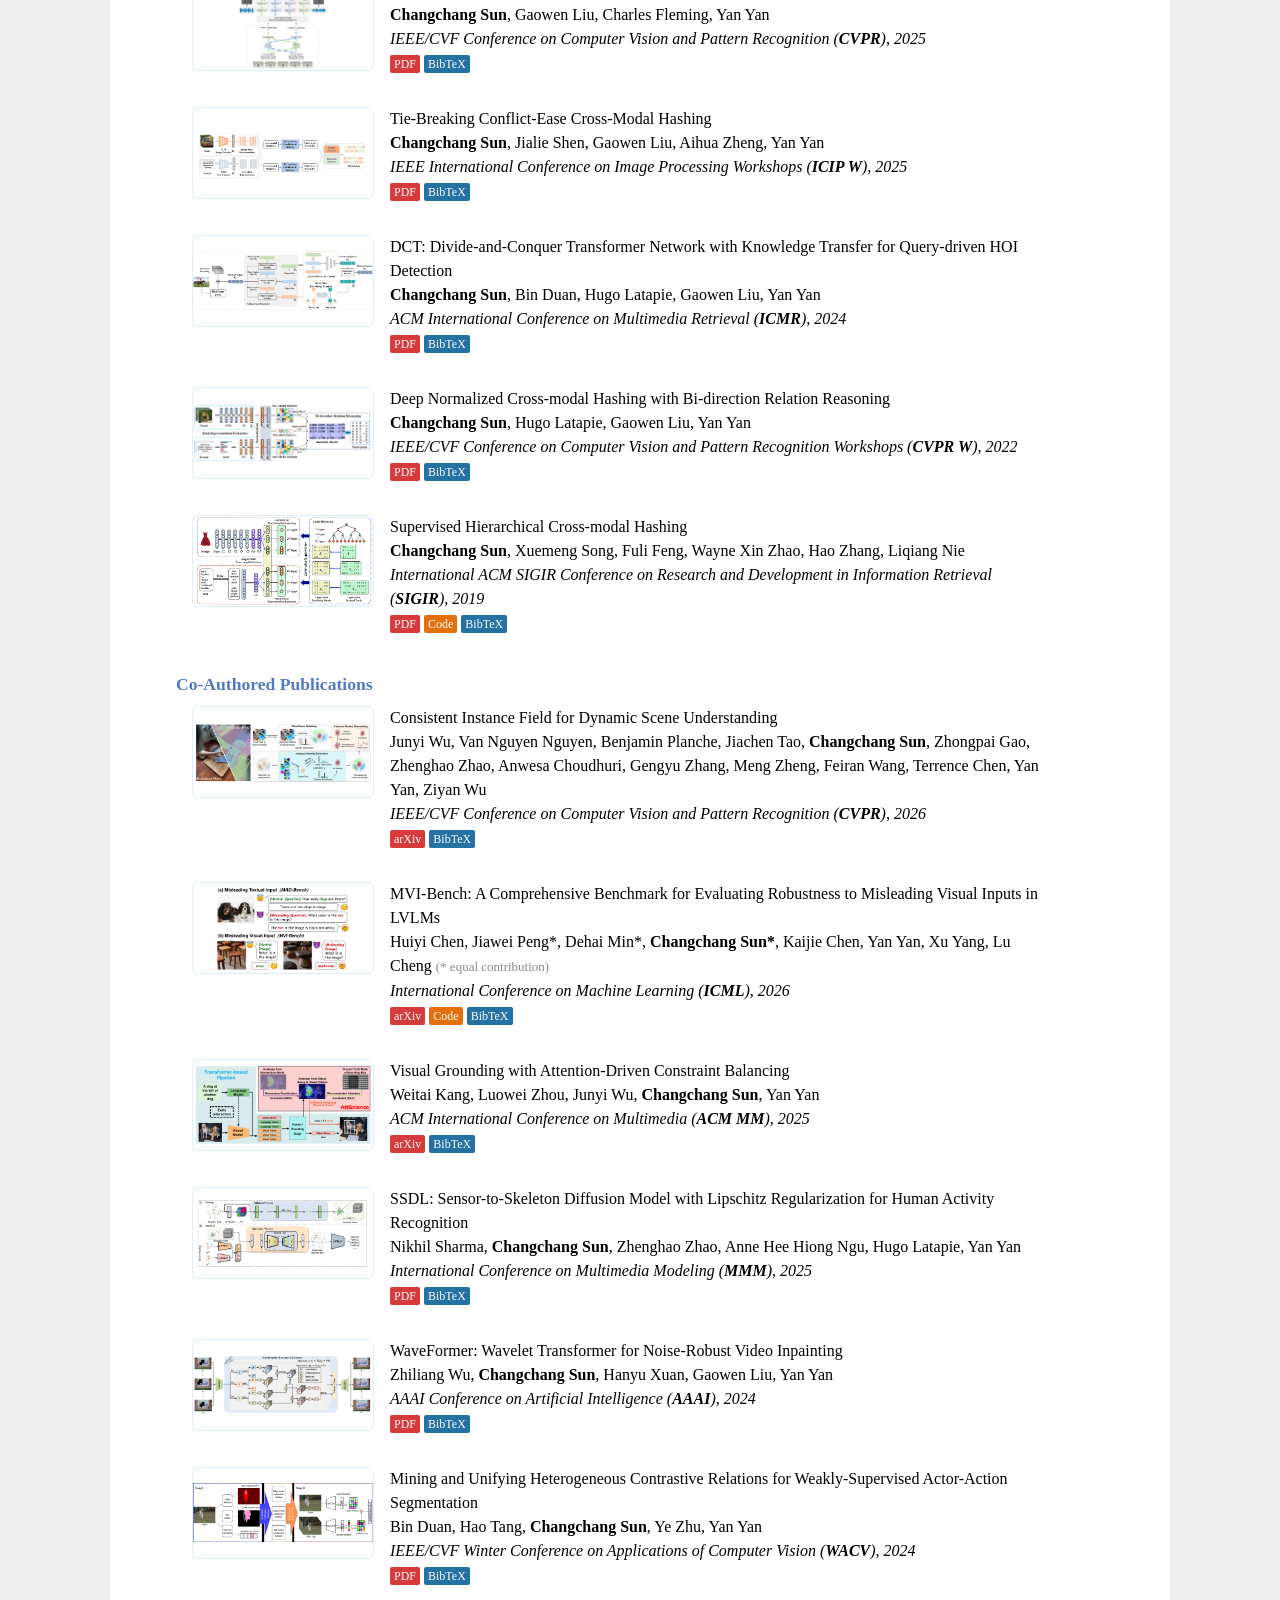
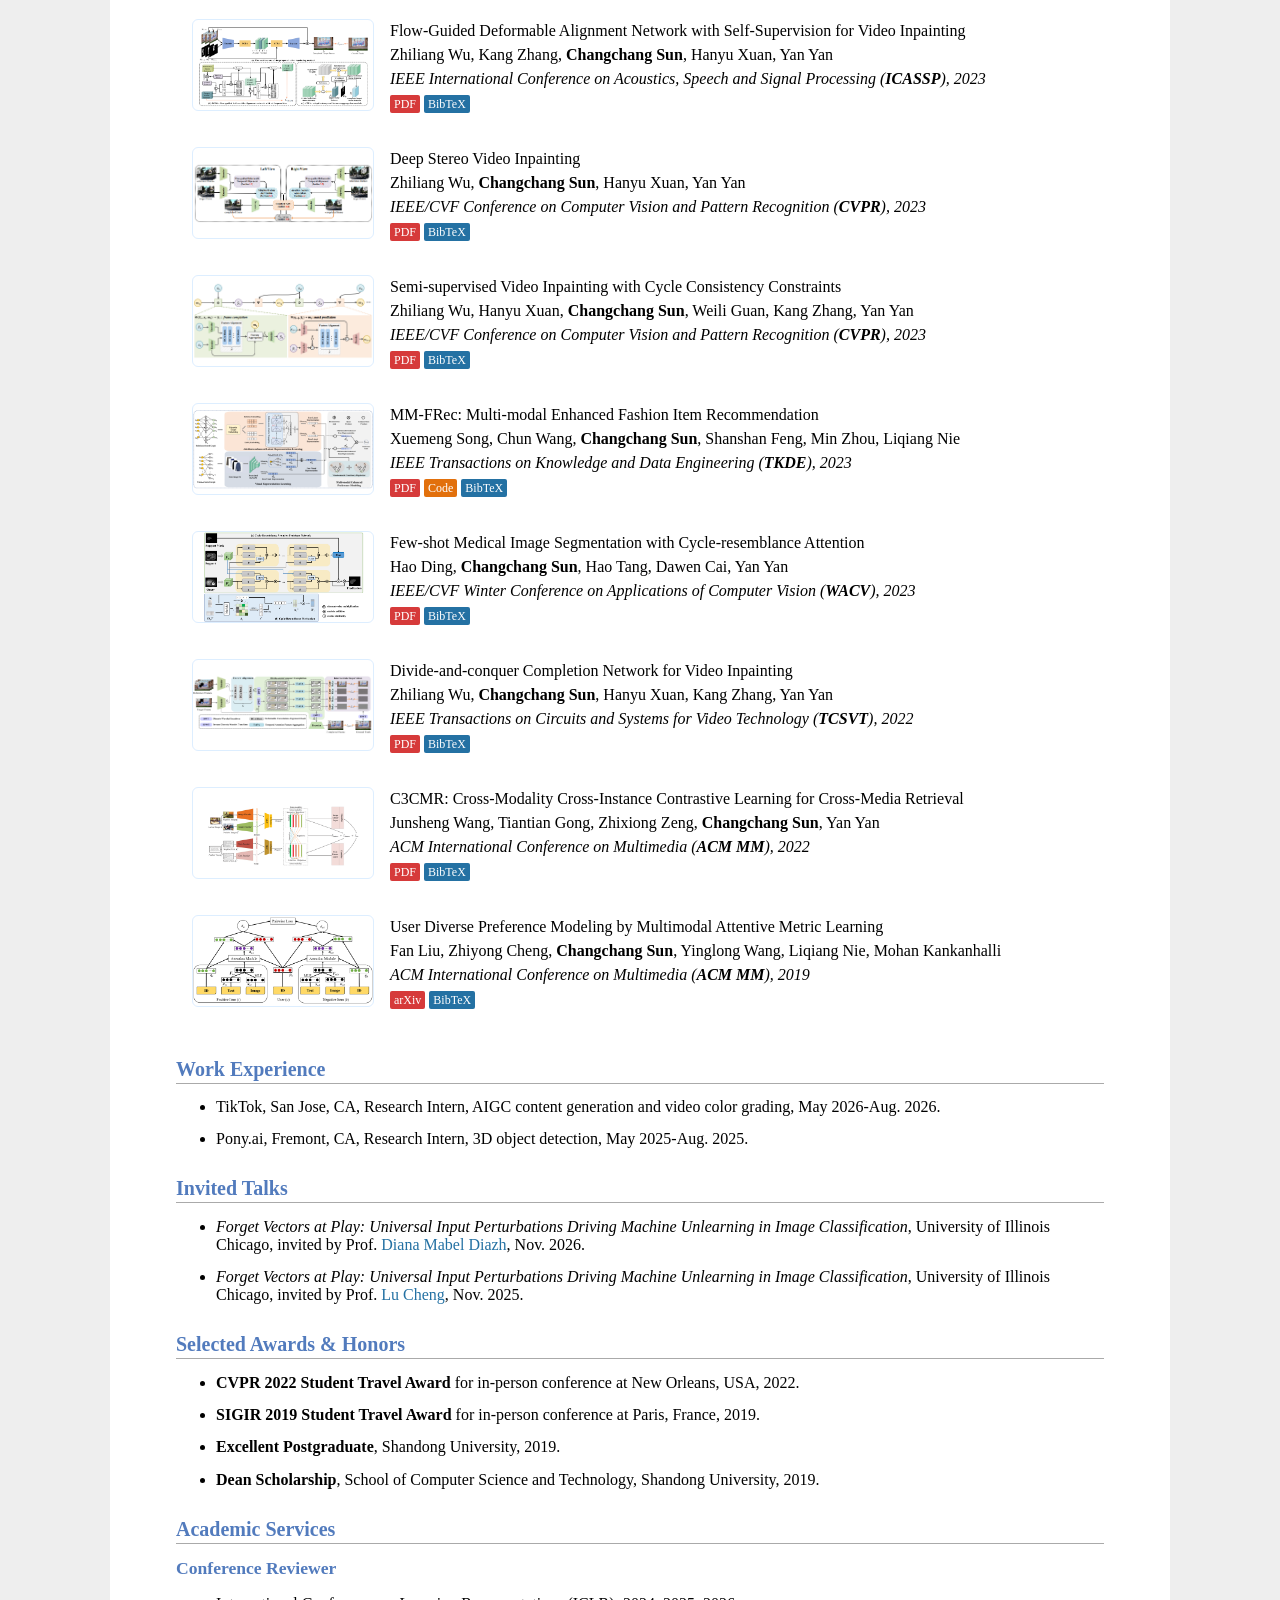
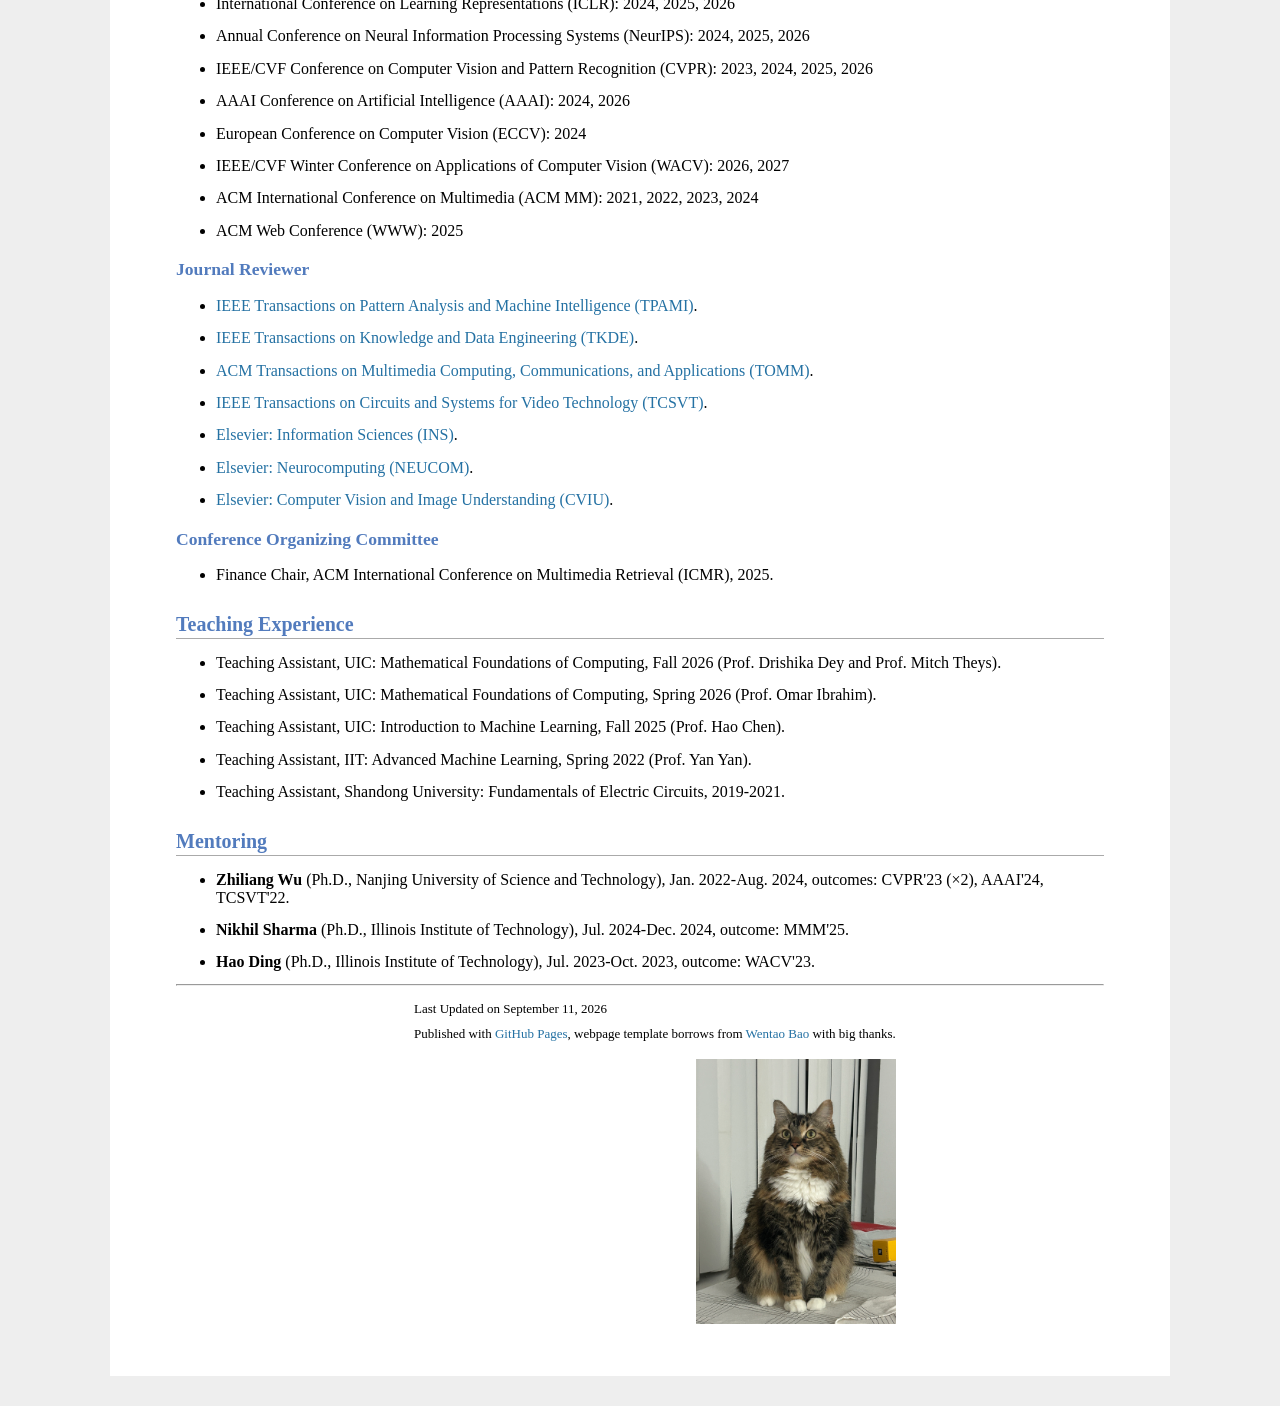
==== commit 39211f1f: "Update trustworthy ML interests and invited speaker link" ====
--- a/index.html
+++ b/index.html
@@ -107,7 +107,7 @@
 	<p style="text-align:justify;">My research interests include:</p>
 	<ul class="bulletpoints">
 		<li type="disc"><strong>Generative AI</strong>: dance-to-music generation with latent diffusion models;</li>
-		<li type="disc"><strong>Trustworthy ML</strong>: machine unlearning, adversarial attack;</li>
+		<li type="disc"><strong>Trustworthy ML</strong>: machine unlearning;</li>
 		<li type="disc"><strong>Computer Vision</strong>: human-object interaction detection;</li>
 		<li type="disc"><strong>Multimedia Retrieval</strong>: cross-modal hashing.</li>
 	</ul>
@@ -391,7 +391,7 @@
 
 <h2>Invited Talks</h2>
 	<ul>
-        <li type="disc"><em>Forget Vectors at Play: Universal Input Perturbations Driving Machine Unlearning in Image Classification</em>, University of Illinois Chicago, invited by Prof. <a href="https://scholar.google.com/citations?user=l_m8pKsAAAAJ&hl=es">Diana Mabel Diazh</a>, Nov. 2026.</li>
+        <li type="disc"><em>Forget Vectors at Play: Universal Input Perturbations Driving Machine Unlearning in Image Classification</em>, University of Illinois Chicago, invited by Prof. <a href="https://cs.uic.edu/profiles/diaz-diana/">Diana Mabel Diazh</a>, Nov. 2026.</li>
 		<li type="disc"><em>Forget Vectors at Play: Universal Input Perturbations Driving Machine Unlearning in Image Classification</em>, University of Illinois Chicago, invited by Prof. <a href="https://lcheng.org/">Lu Cheng</a>, Nov. 2025.</li>
 	</ul>
 
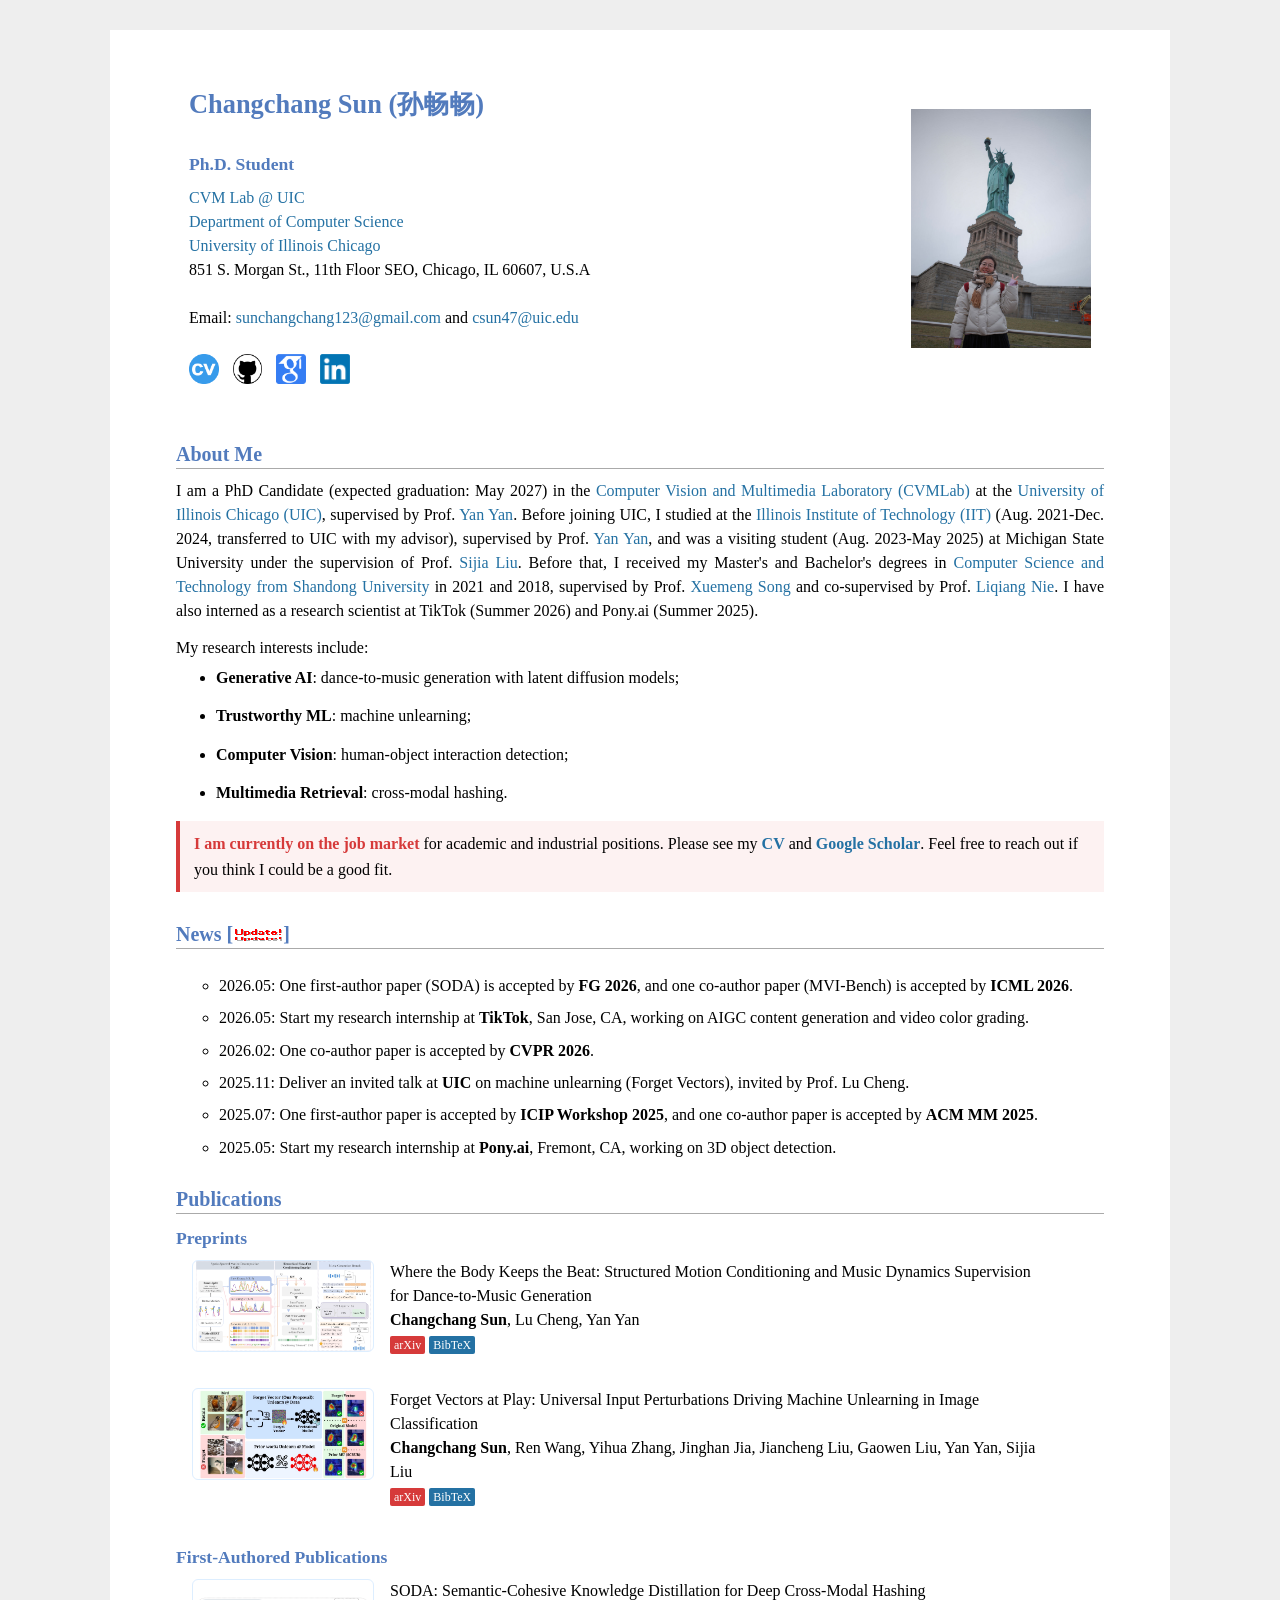
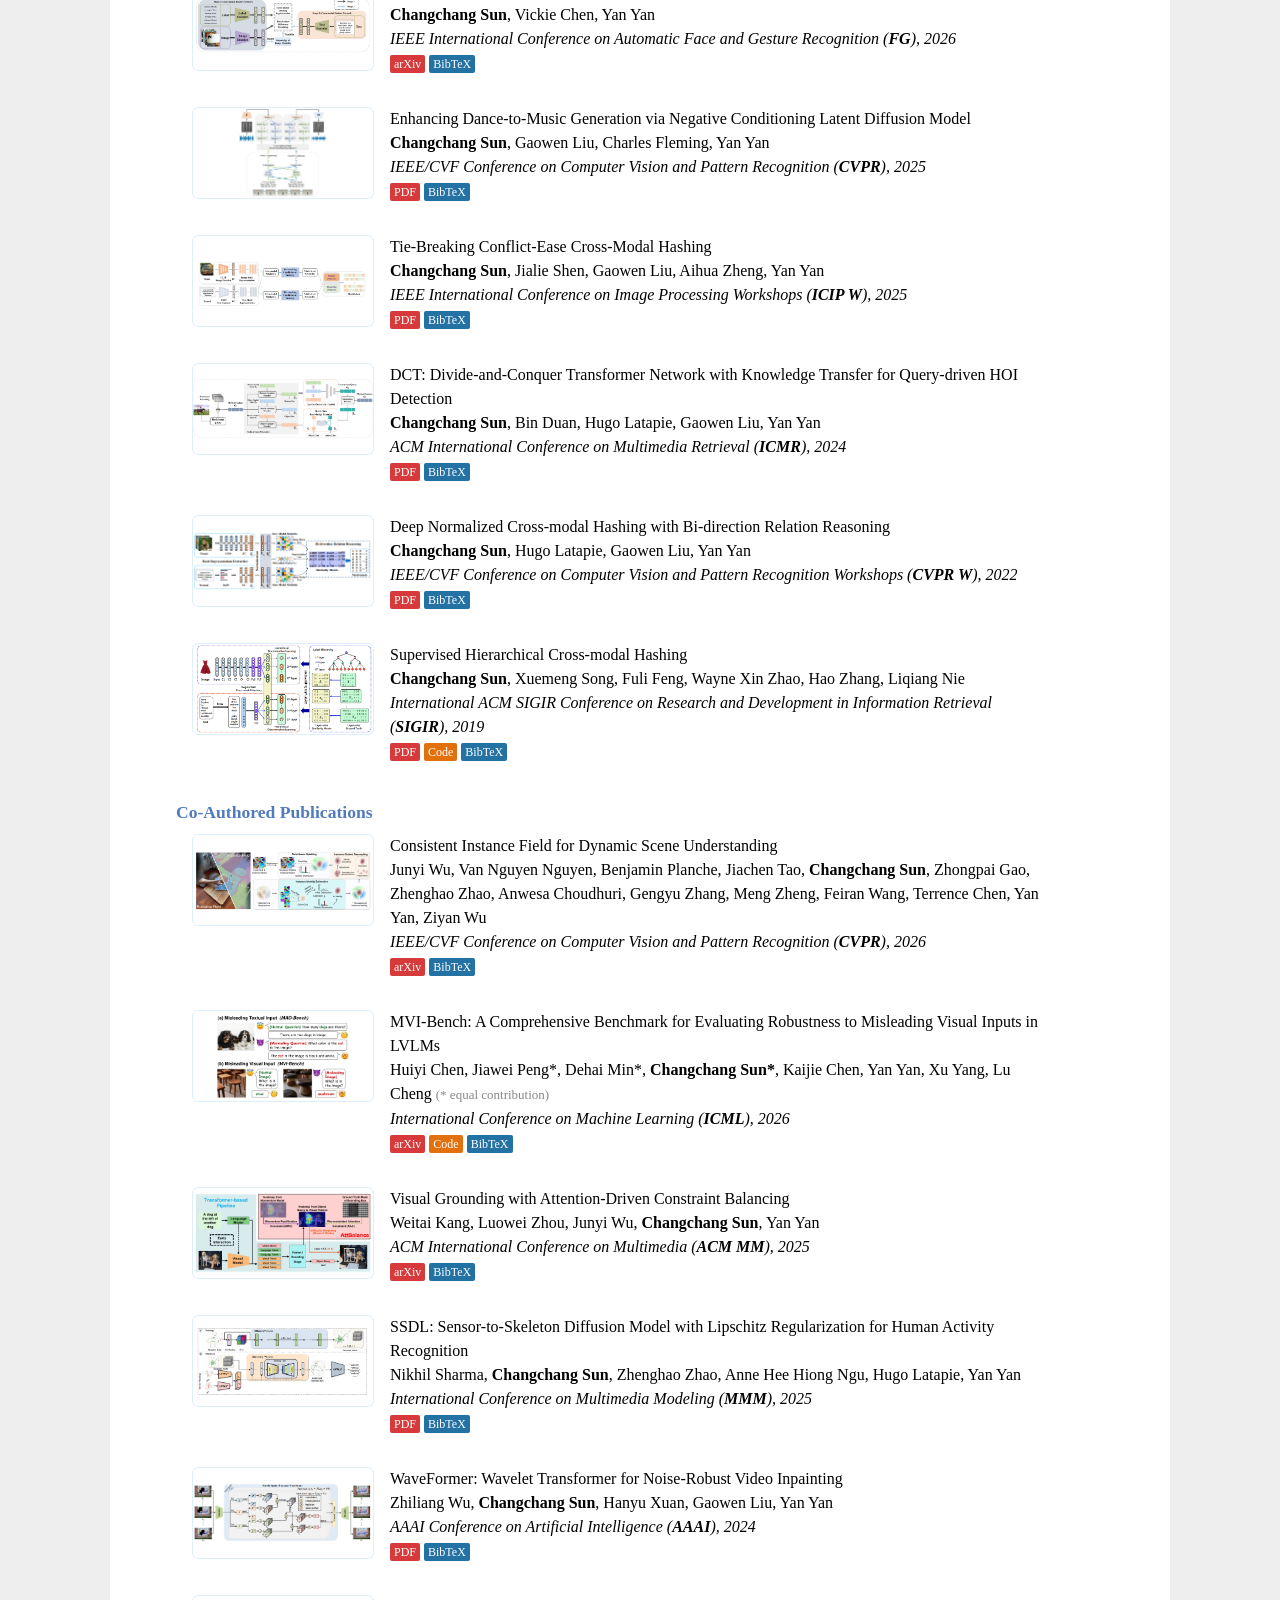
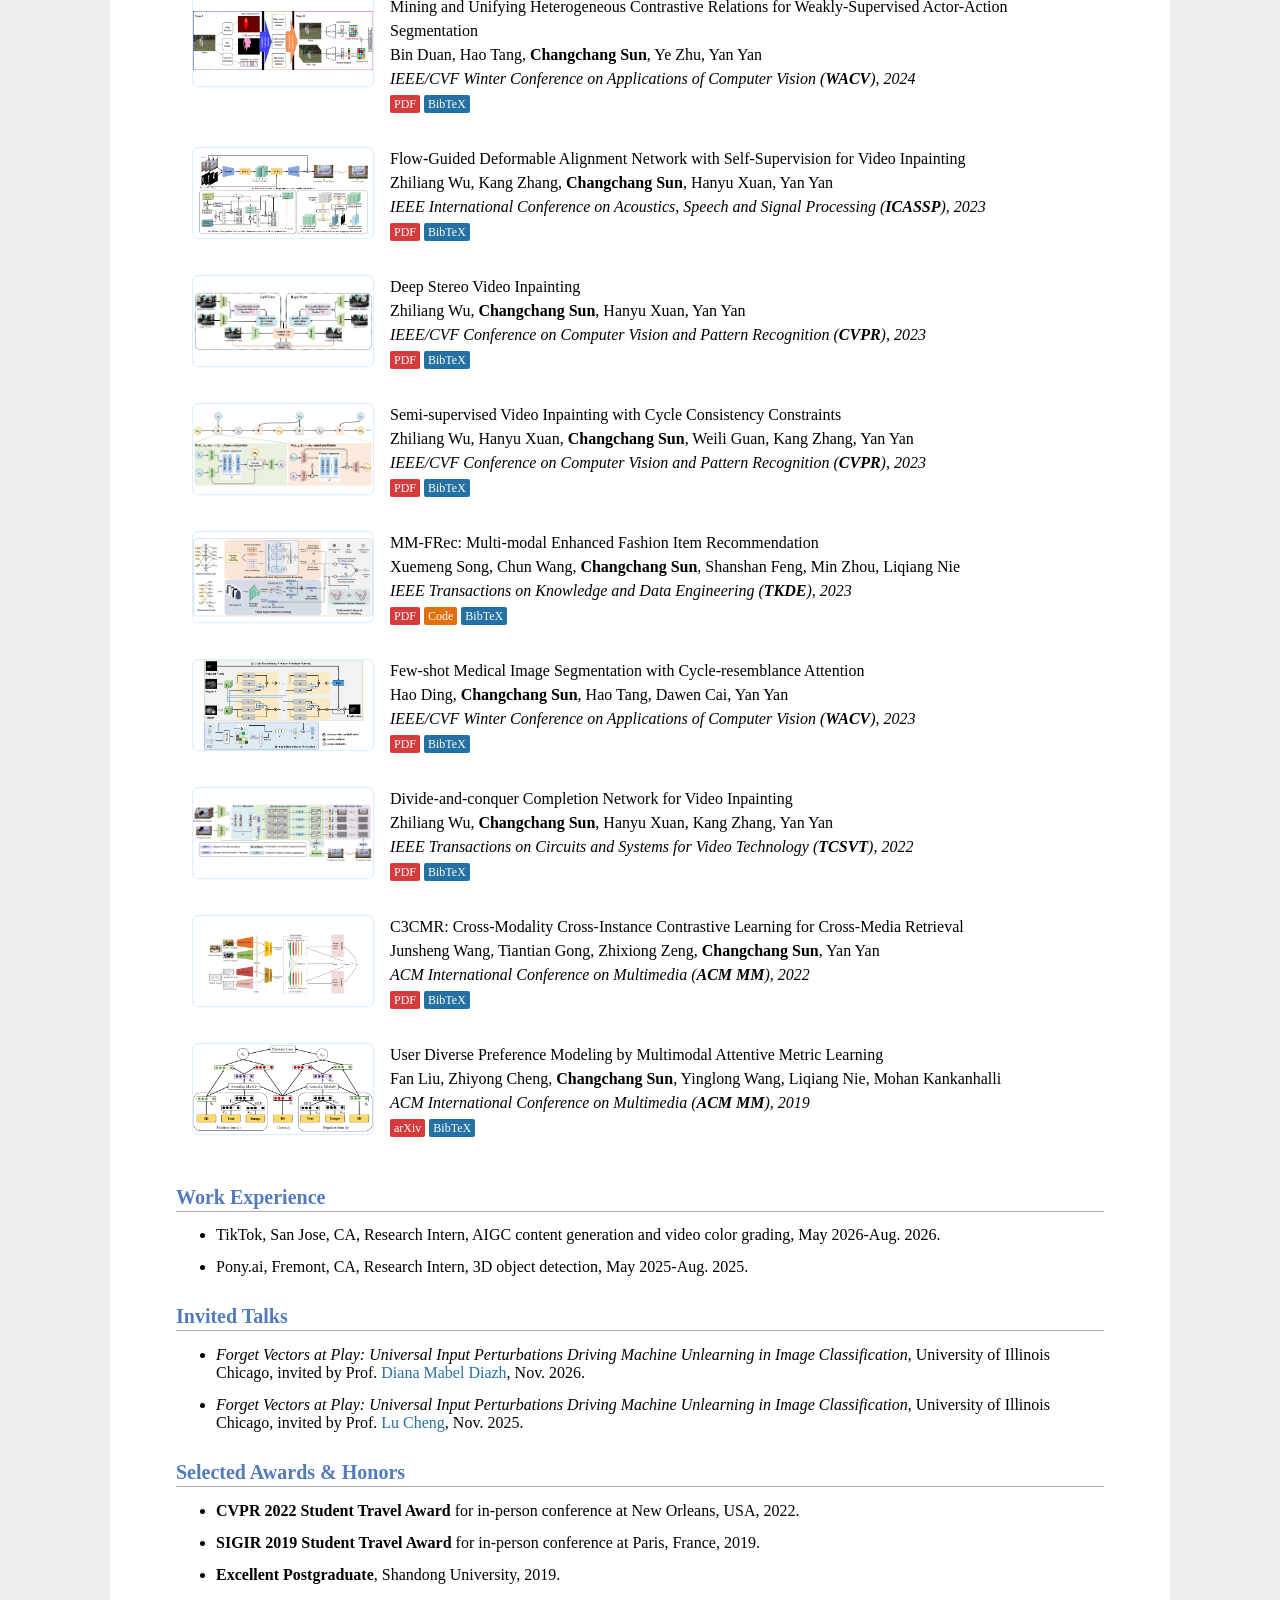
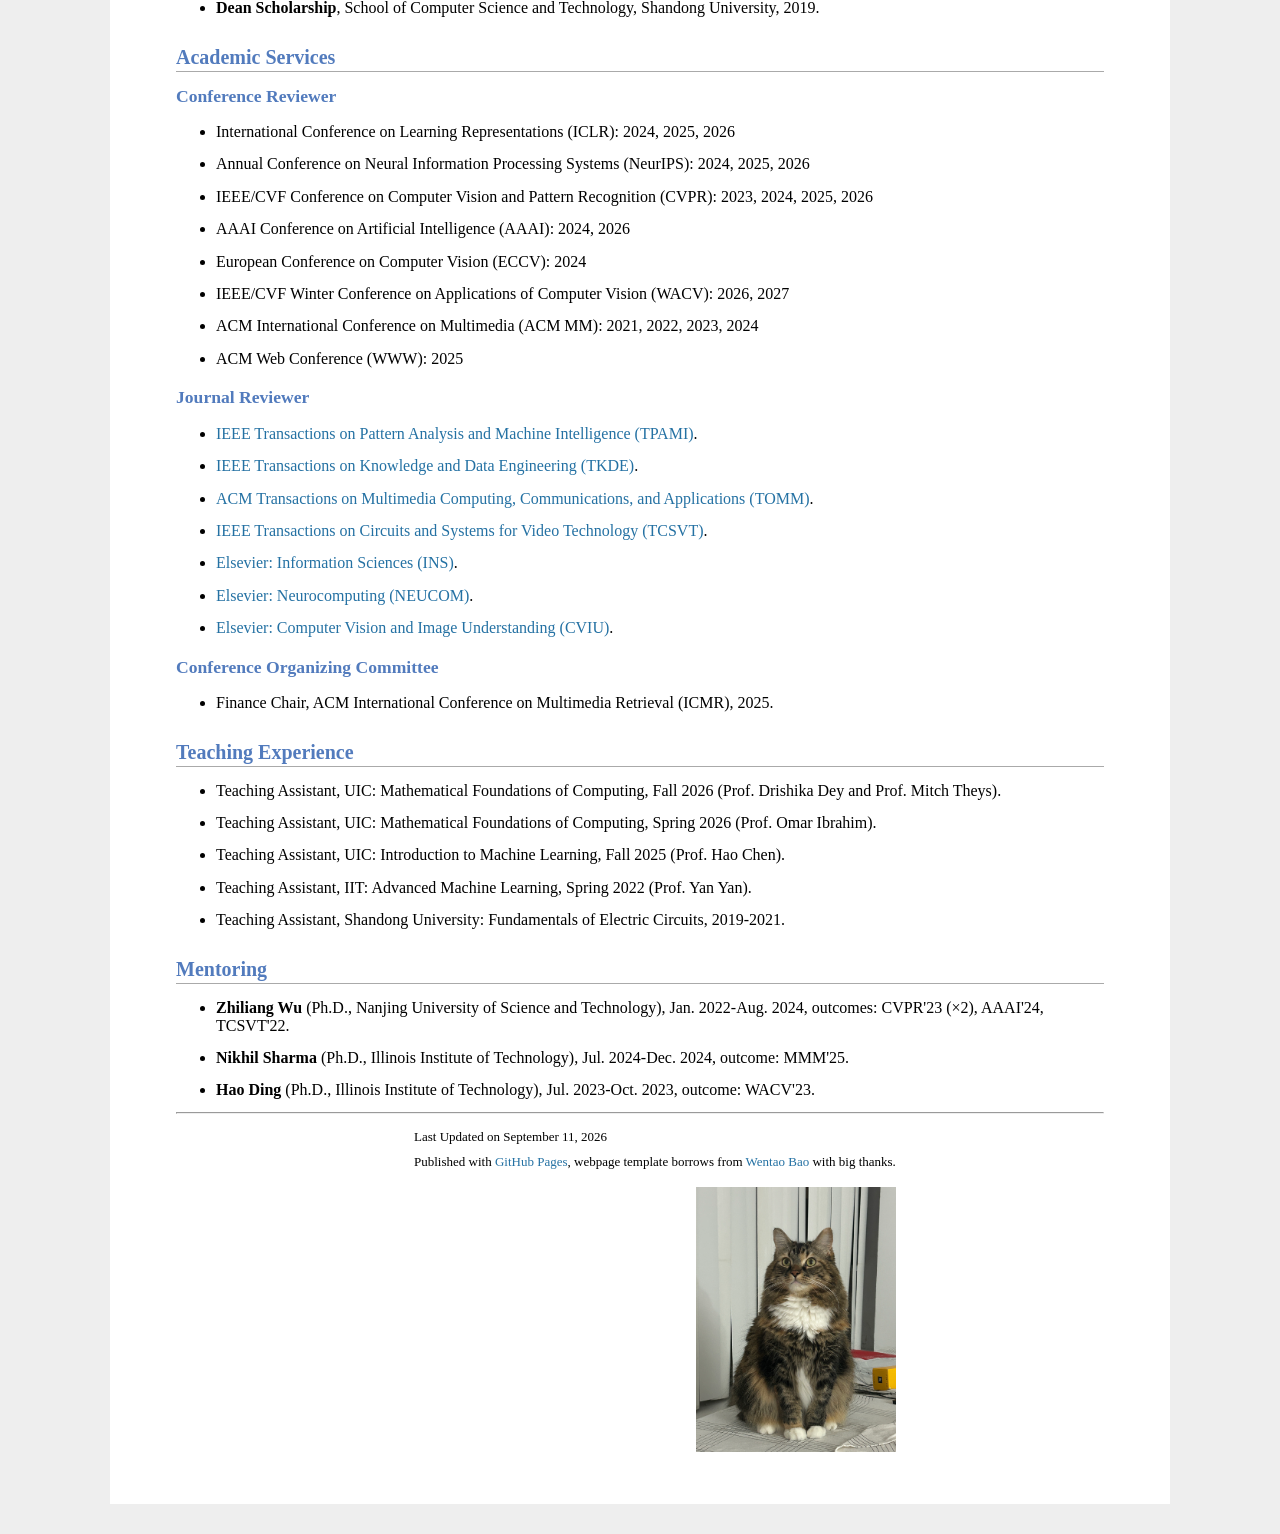
==== commit 44d6317c: "Add Dyna2Music to homepage preprints" ====
--- a/index.html
+++ b/index.html
@@ -169,6 +169,15 @@
 
   <h3>Preprints</h3>
   <div class="publication row clearfix">
+	<div class="row-media" style="background-image: url(files/pubs/Dyna2music.png);"></div>
+	<div class="row-text">
+		Where the Body Keeps the Beat: Structured Motion Conditioning and Music Dynamics Supervision for Dance-to-Music Generation<br/>
+		<span class="bold">Changchang Sun</span>, Lu Cheng, Yan Yan<br/>
+		<a class="btn btn-red" href="https://arxiv.org/pdf/2610.00726">arXiv</a>
+		<a class="btn" href="bibs/dyna2music.txt">BibTeX</a>
+	</div>
+  </div>
+  <div class="publication row clearfix">
 	<div class="row-media" style="background-image: url(files/pubs/forget_vector.jpg);"></div>
 	<div class="row-text">
 		Forget Vectors at Play: Universal Input Perturbations Driving Machine Unlearning in Image Classification<br/>
@@ -177,6 +186,7 @@
 		<a class="btn" href="bibs/forget_vector.txt">BibTeX</a>
 	</div>
   </div>
+
 
   <h3>First-Authored Publications</h3>
   <div class="publication row clearfix">
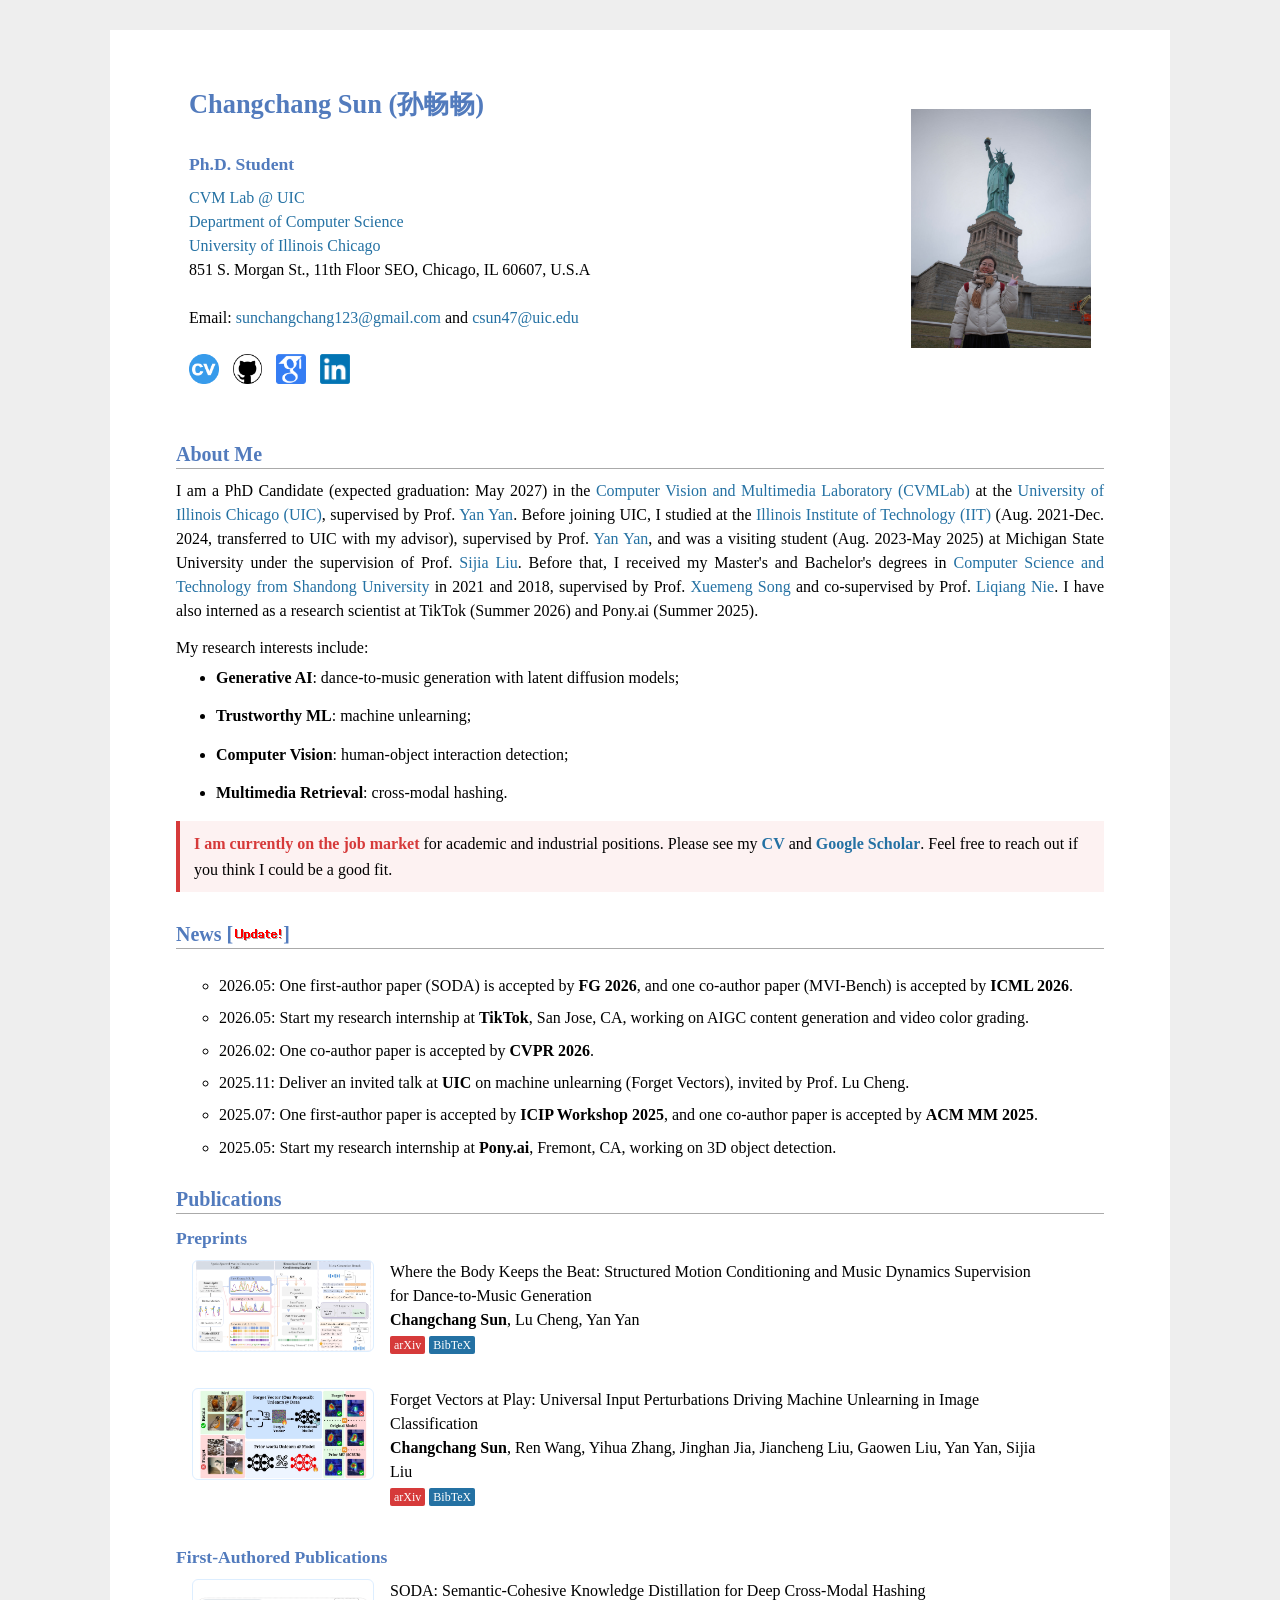
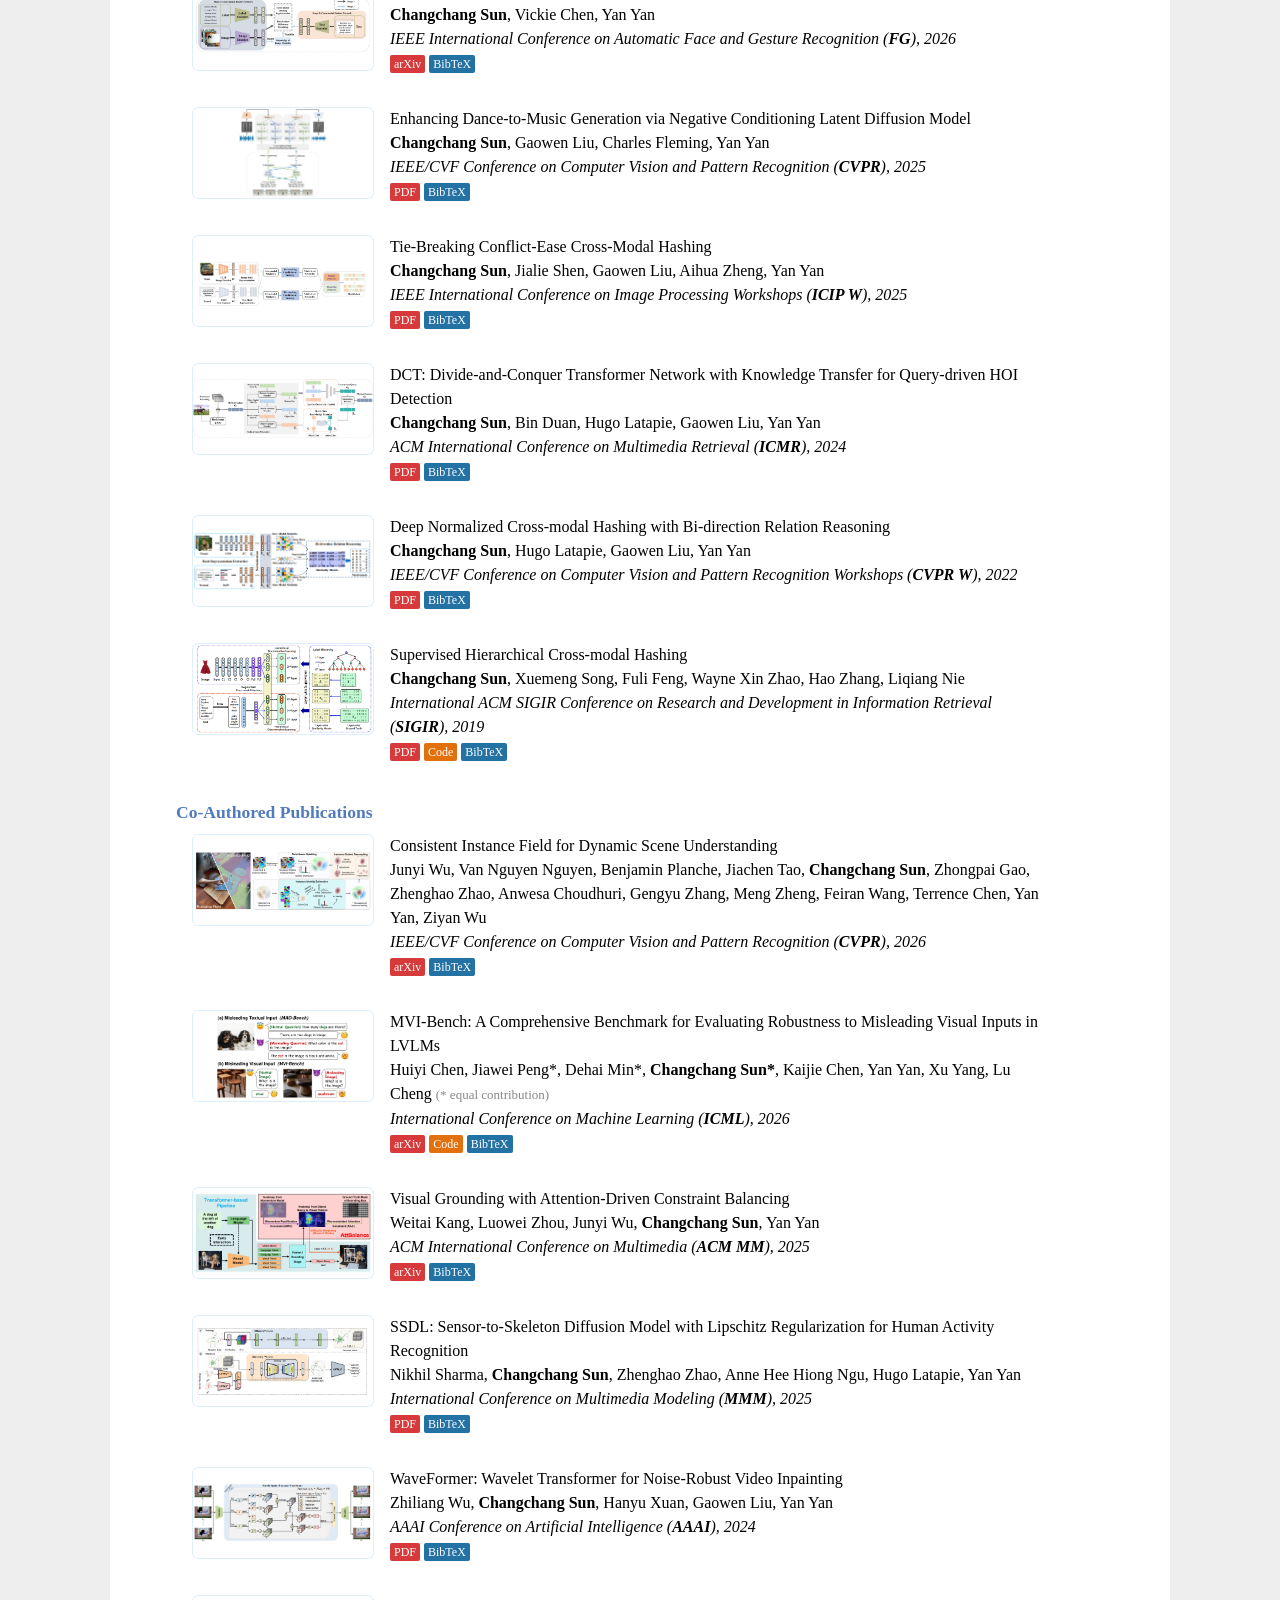
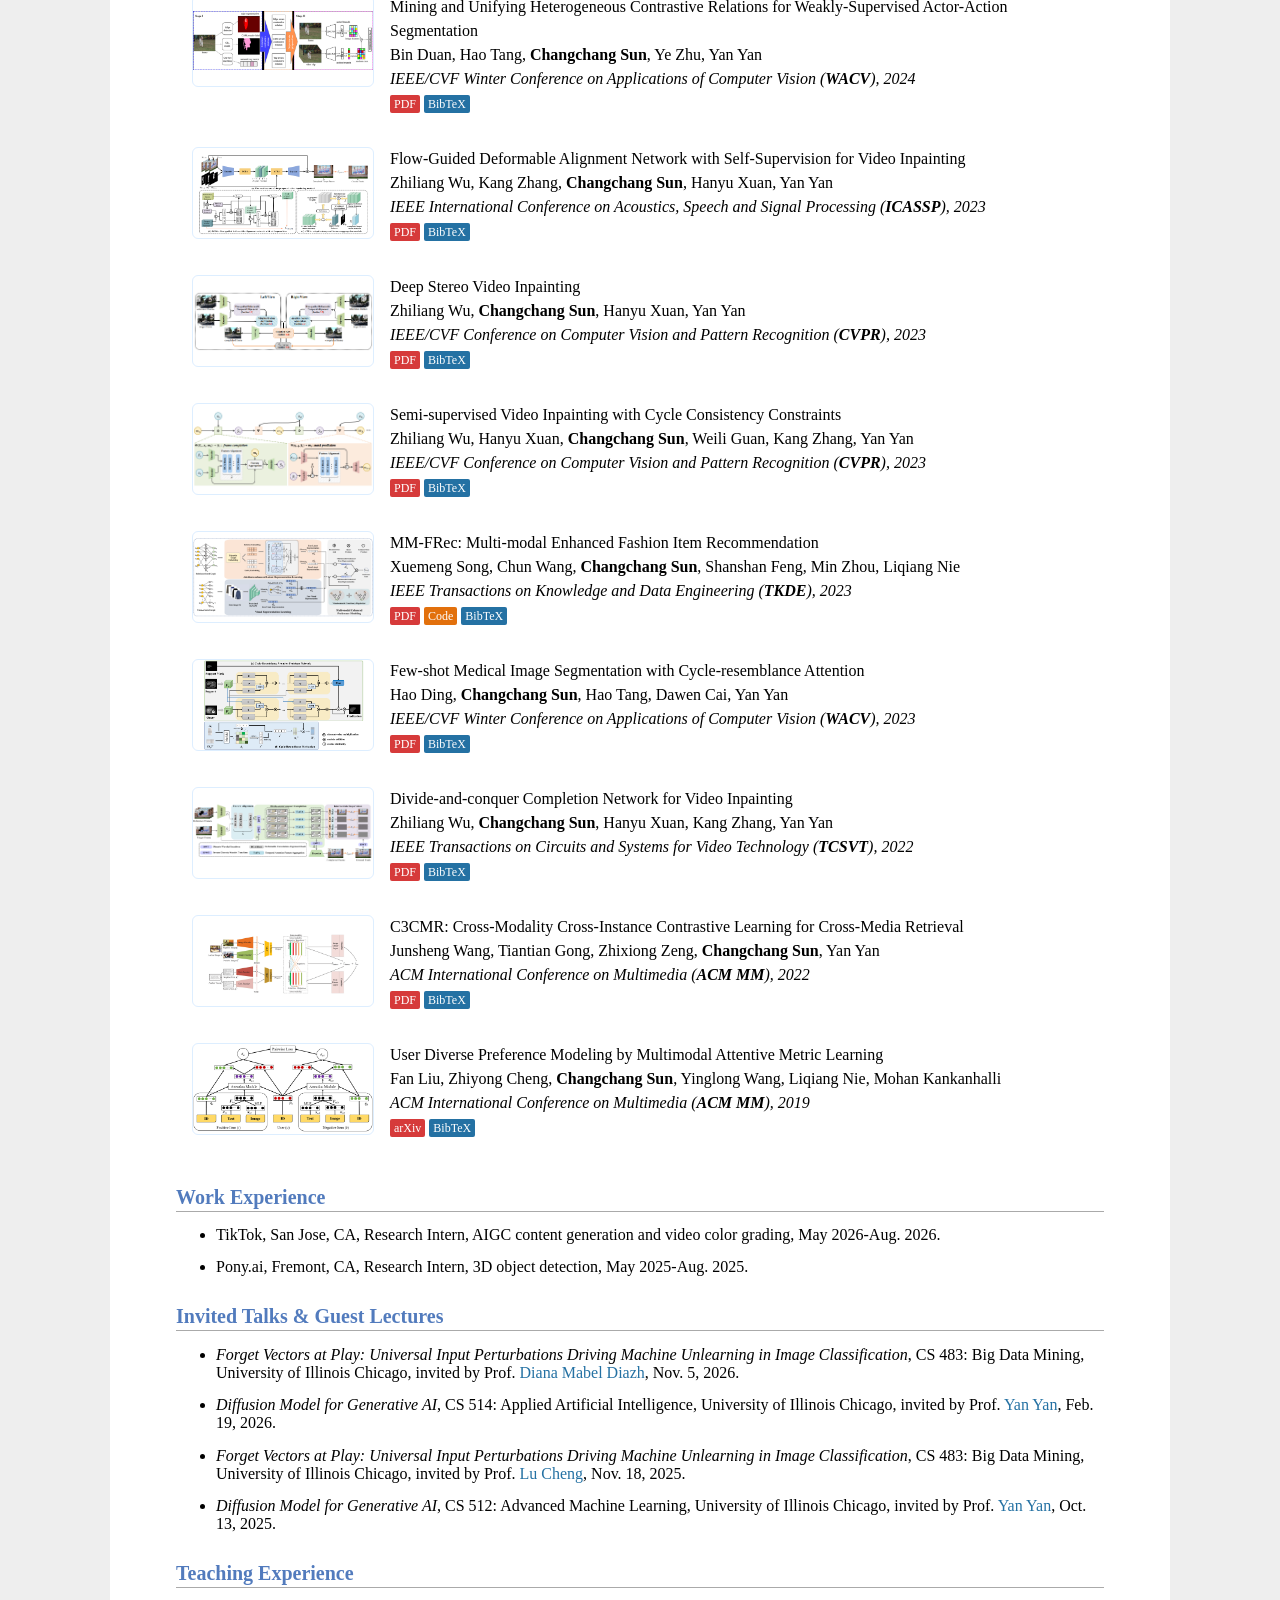
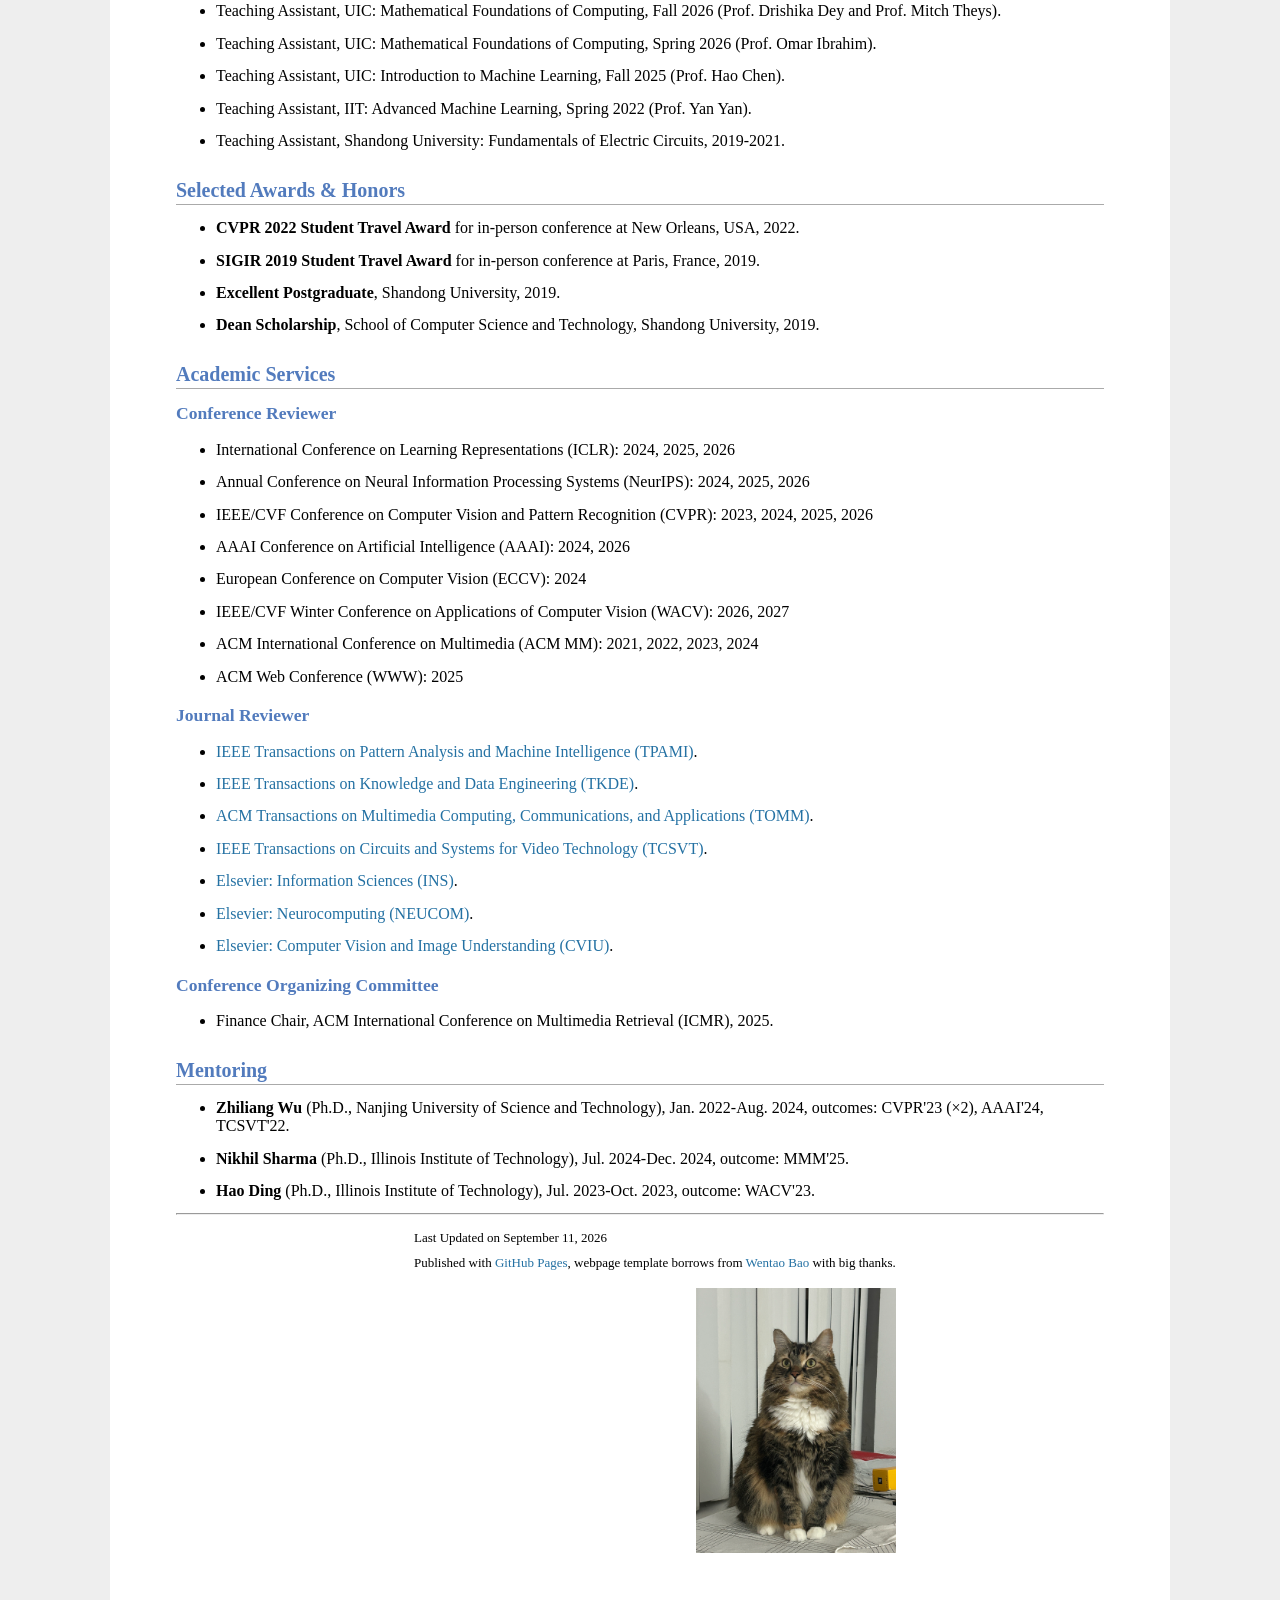
==== commit 2cb7a5c0: "Update invited talks from CV and move teaching experience" ====
--- a/index.html
+++ b/index.html
@@ -399,10 +399,21 @@
 		<li type="disc">Pony.ai, Fremont, CA, Research Intern, 3D object detection, May 2025-Aug. 2025.</li>
 	</ul>
 
-<h2>Invited Talks</h2>
-	<ul>
-        <li type="disc"><em>Forget Vectors at Play: Universal Input Perturbations Driving Machine Unlearning in Image Classification</em>, University of Illinois Chicago, invited by Prof. <a href="https://cs.uic.edu/profiles/diaz-diana/">Diana Mabel Diazh</a>, Nov. 2026.</li>
-		<li type="disc"><em>Forget Vectors at Play: Universal Input Perturbations Driving Machine Unlearning in Image Classification</em>, University of Illinois Chicago, invited by Prof. <a href="https://lcheng.org/">Lu Cheng</a>, Nov. 2025.</li>
+<h2>Invited Talks &amp; Guest Lectures</h2>
+	<ul>
+		<li type="disc"><em>Forget Vectors at Play: Universal Input Perturbations Driving Machine Unlearning in Image Classification</em>, CS 483: Big Data Mining, University of Illinois Chicago, invited by Prof. <a href="https://cs.uic.edu/profiles/diaz-diana/">Diana Mabel Diazh</a>, Nov. 5, 2026.</li>
+		<li type="disc"><em>Diffusion Model for Generative AI</em>, CS 514: Applied Artificial Intelligence, University of Illinois Chicago, invited by Prof. <a href="https://tomyan555.github.io/">Yan Yan</a>, Feb. 19, 2026.</li>
+		<li type="disc"><em>Forget Vectors at Play: Universal Input Perturbations Driving Machine Unlearning in Image Classification</em>, CS 483: Big Data Mining, University of Illinois Chicago, invited by Prof. <a href="https://lcheng.org/">Lu Cheng</a>, Nov. 18, 2025.</li>
+		<li type="disc"><em>Diffusion Model for Generative AI</em>, CS 512: Advanced Machine Learning, University of Illinois Chicago, invited by Prof. <a href="https://tomyan555.github.io/">Yan Yan</a>, Oct. 13, 2025.</li>
+	</ul>
+
+<h2>Teaching Experience</h2>
+	<ul>
+		<li type="disc">Teaching Assistant, UIC: Mathematical Foundations of Computing, Fall 2026 (Prof. Drishika Dey and Prof. Mitch Theys).</li>
+		<li type="disc">Teaching Assistant, UIC: Mathematical Foundations of Computing, Spring 2026 (Prof. Omar Ibrahim).</li>
+		<li type="disc">Teaching Assistant, UIC: Introduction to Machine Learning, Fall 2025 (Prof. Hao Chen).</li>
+		<li type="disc">Teaching Assistant, IIT: Advanced Machine Learning, Spring 2022 (Prof. Yan Yan).</li>
+		<li type="disc">Teaching Assistant, Shandong University: Fundamentals of Electric Circuits, 2019-2021.</li>
 	</ul>
 
 <h2>Selected Awards & Honors</h2>
@@ -456,15 +467,6 @@
   <h3>Conference Organizing Committee</h3>
 	<ul>
 		<li type="disc">Finance Chair, ACM International Conference on Multimedia Retrieval (ICMR), 2025.</li>
-	</ul>
-
-<h2>Teaching Experience</h2>
-	<ul>
-		<li type="disc">Teaching Assistant, UIC: Mathematical Foundations of Computing, Fall 2026 (Prof. Drishika Dey and Prof. Mitch Theys).</li>
-		<li type="disc">Teaching Assistant, UIC: Mathematical Foundations of Computing, Spring 2026 (Prof. Omar Ibrahim).</li>
-		<li type="disc">Teaching Assistant, UIC: Introduction to Machine Learning, Fall 2025 (Prof. Hao Chen).</li>
-		<li type="disc">Teaching Assistant, IIT: Advanced Machine Learning, Spring 2022 (Prof. Yan Yan).</li>
-		<li type="disc">Teaching Assistant, Shandong University: Fundamentals of Electric Circuits, 2019-2021.</li>
 	</ul>
 
 <h2>Mentoring</h2>
